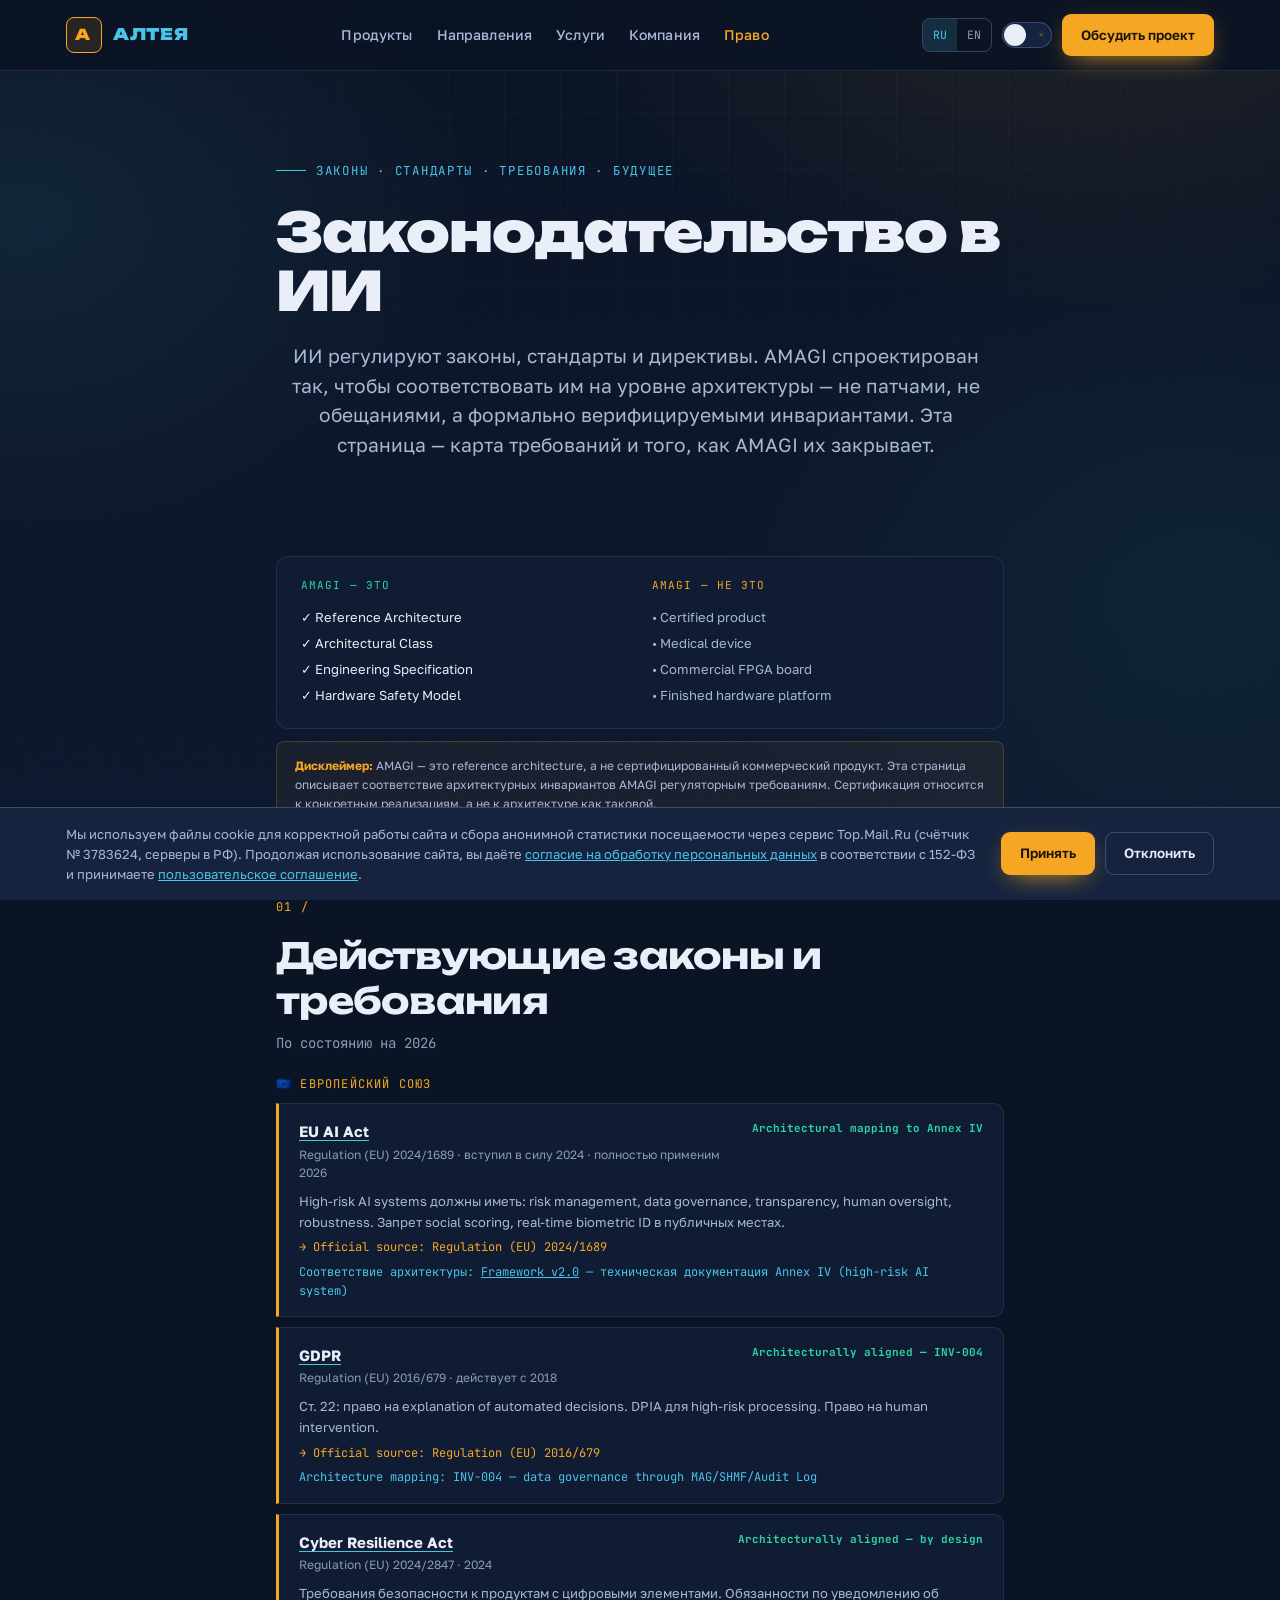
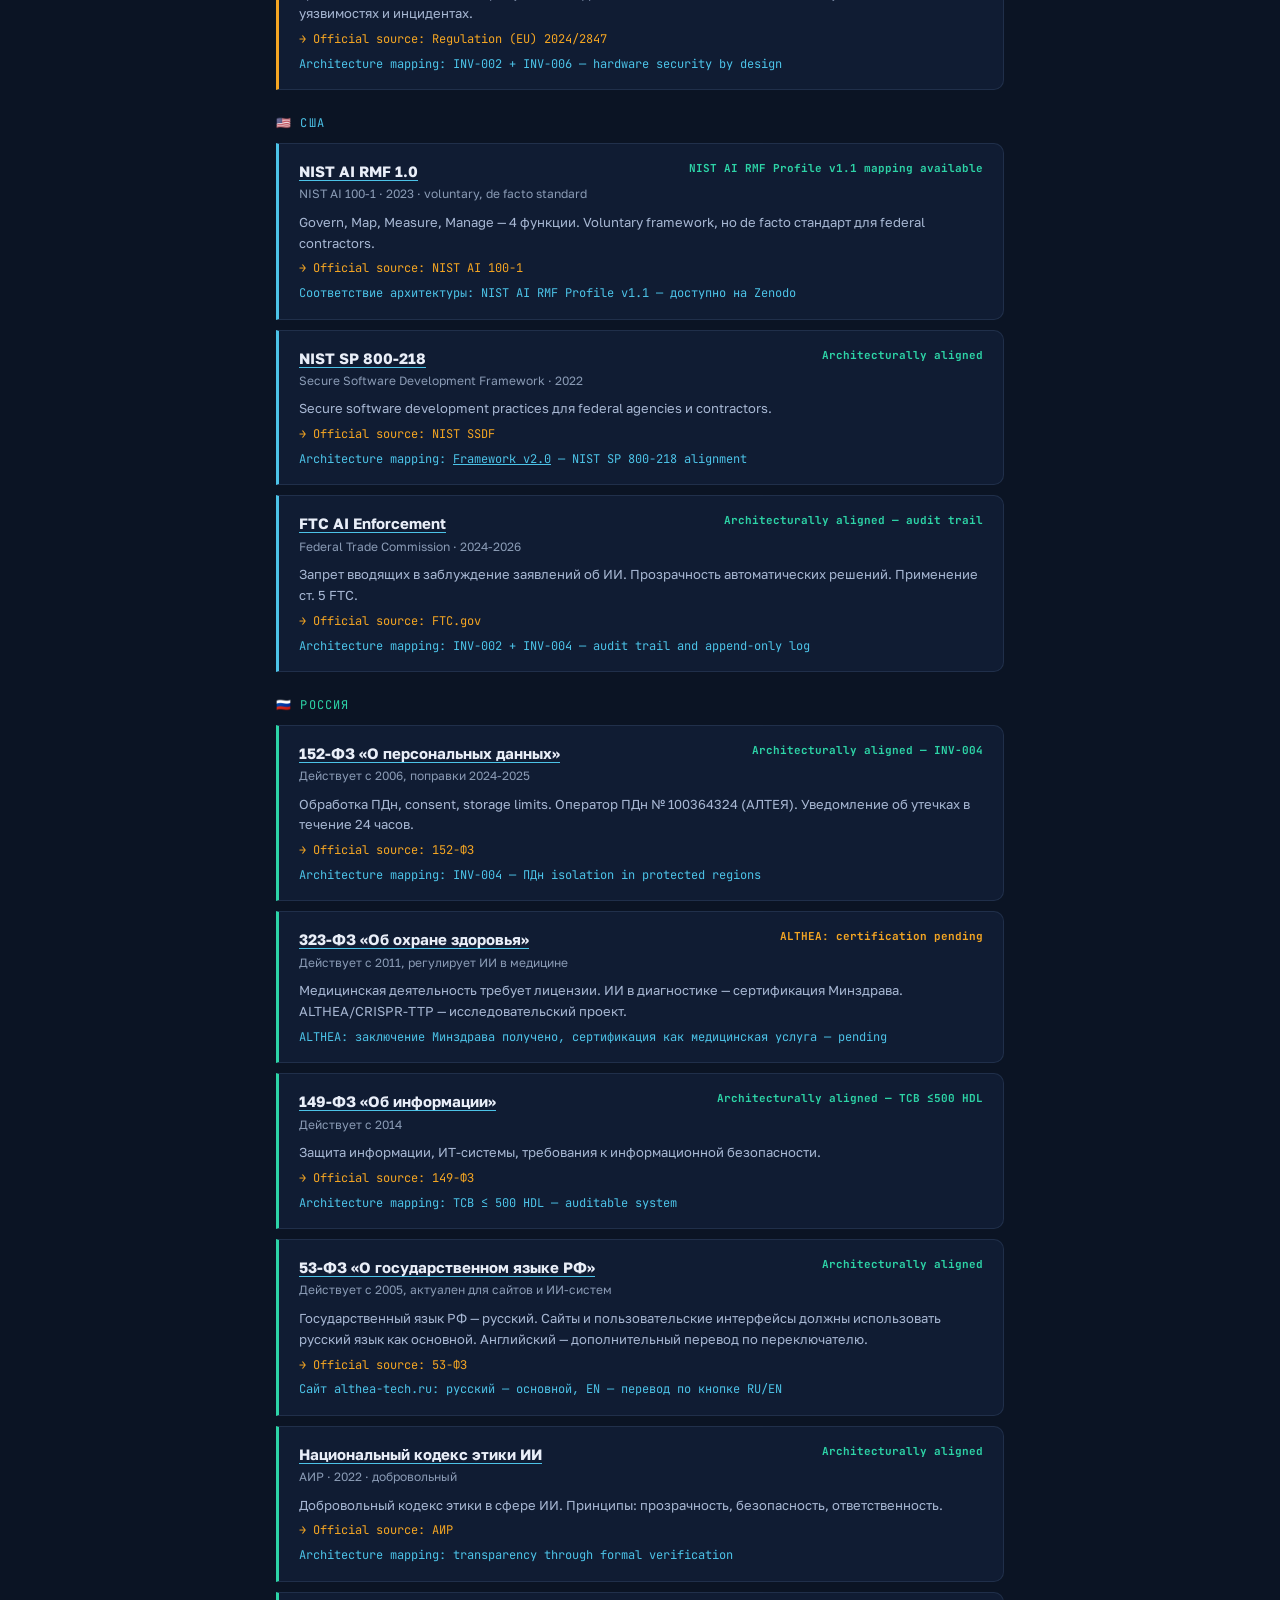
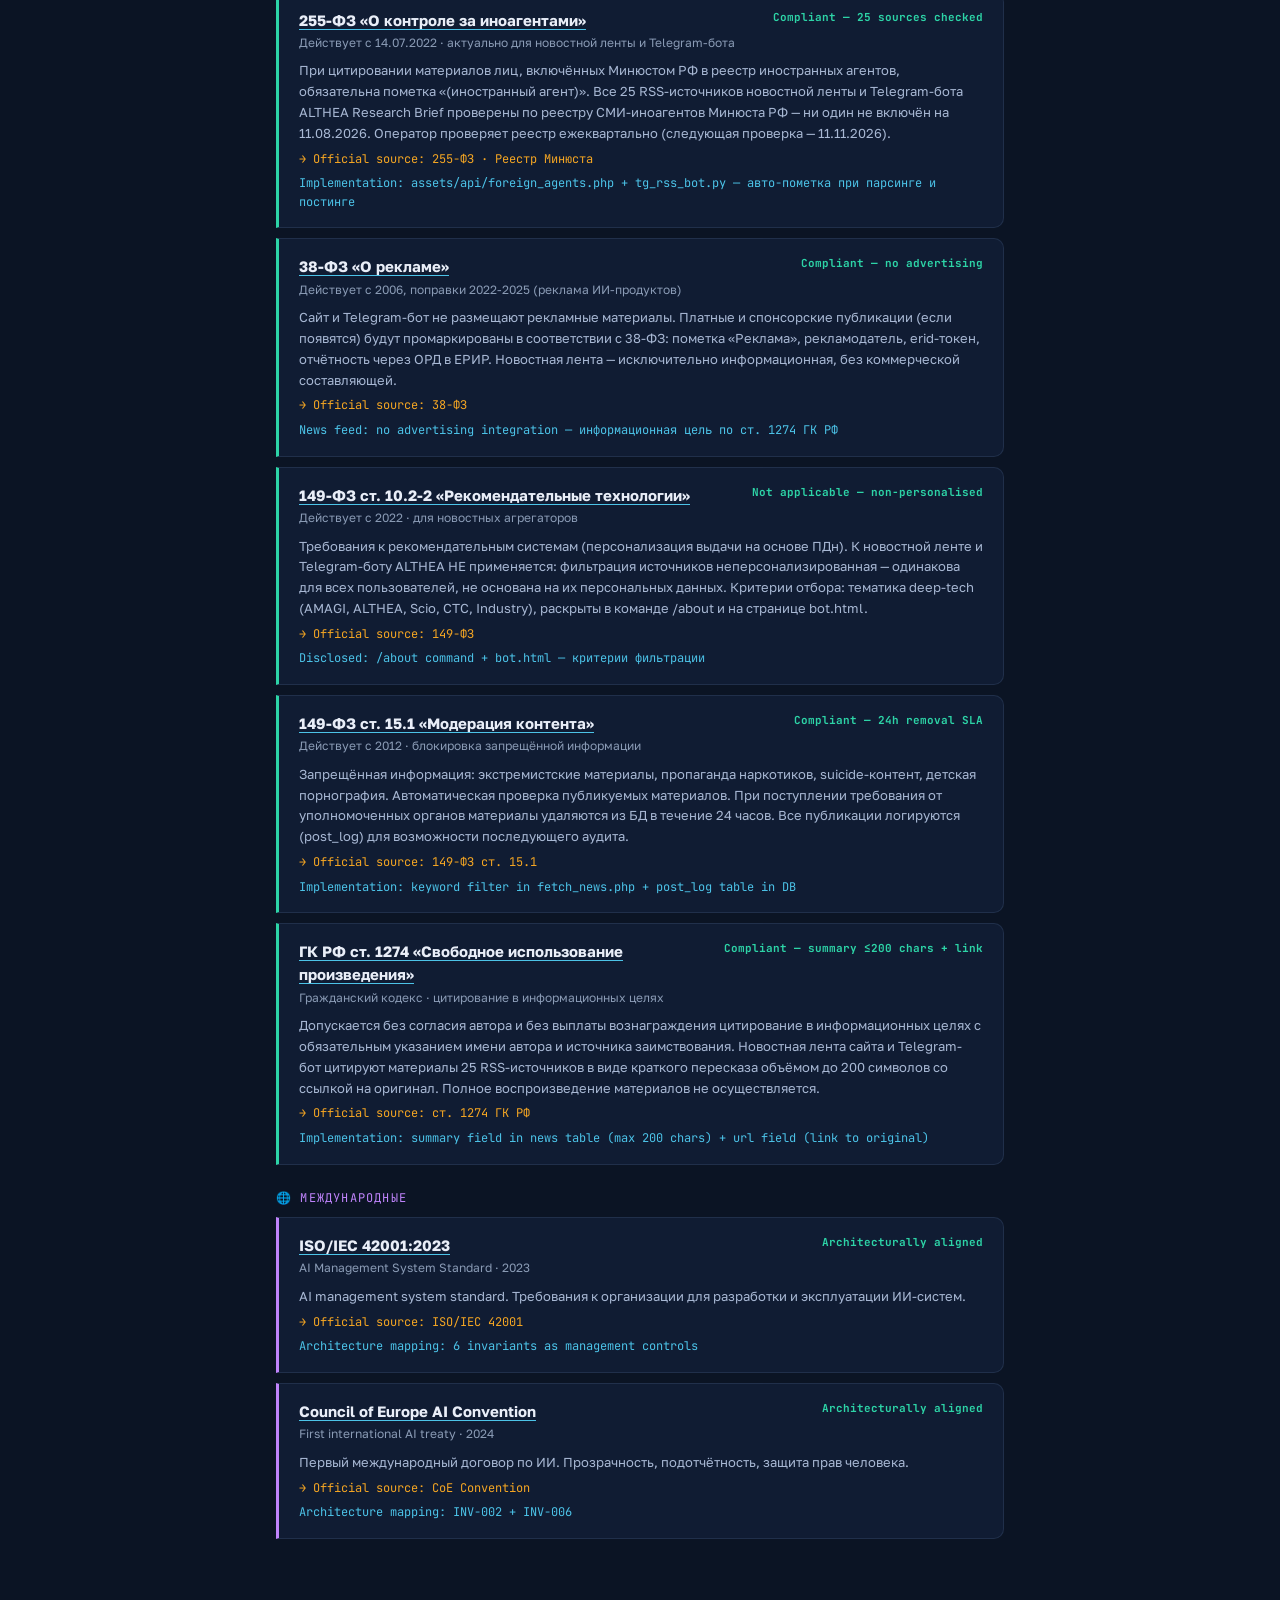
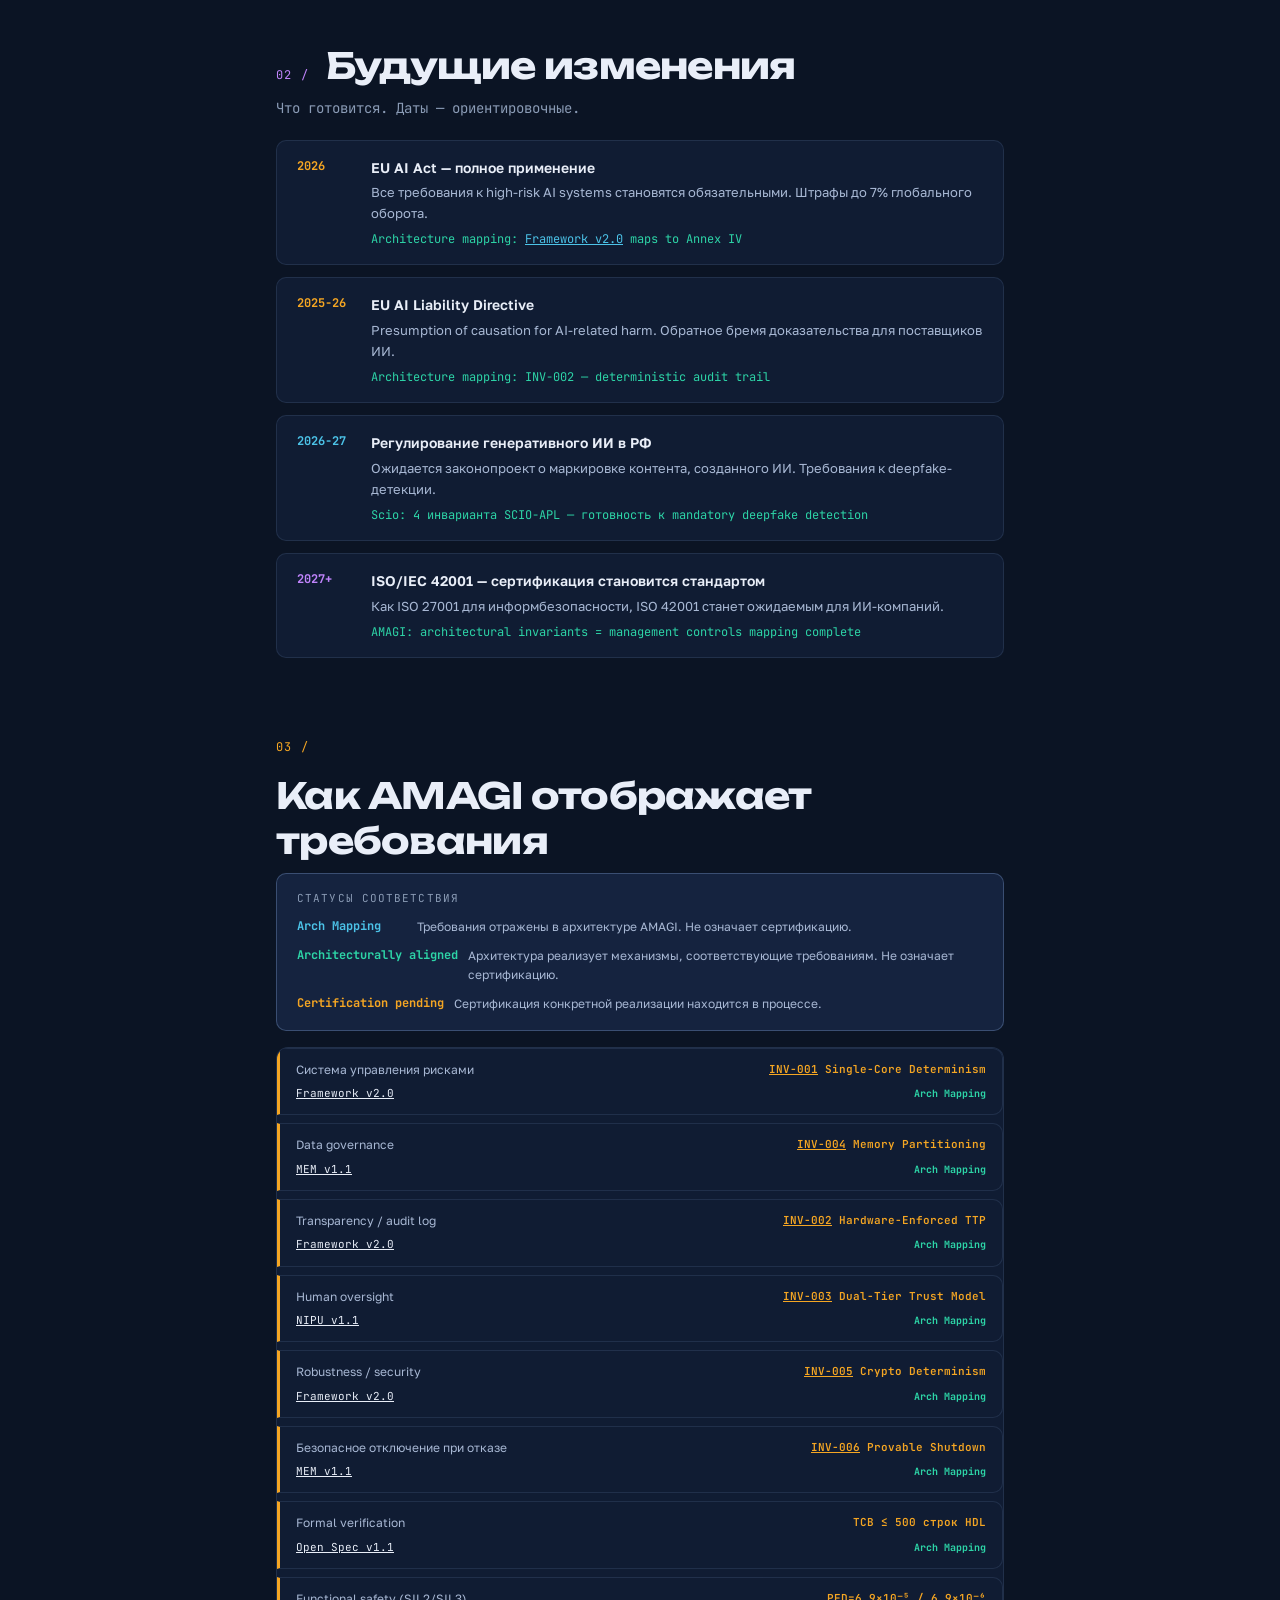
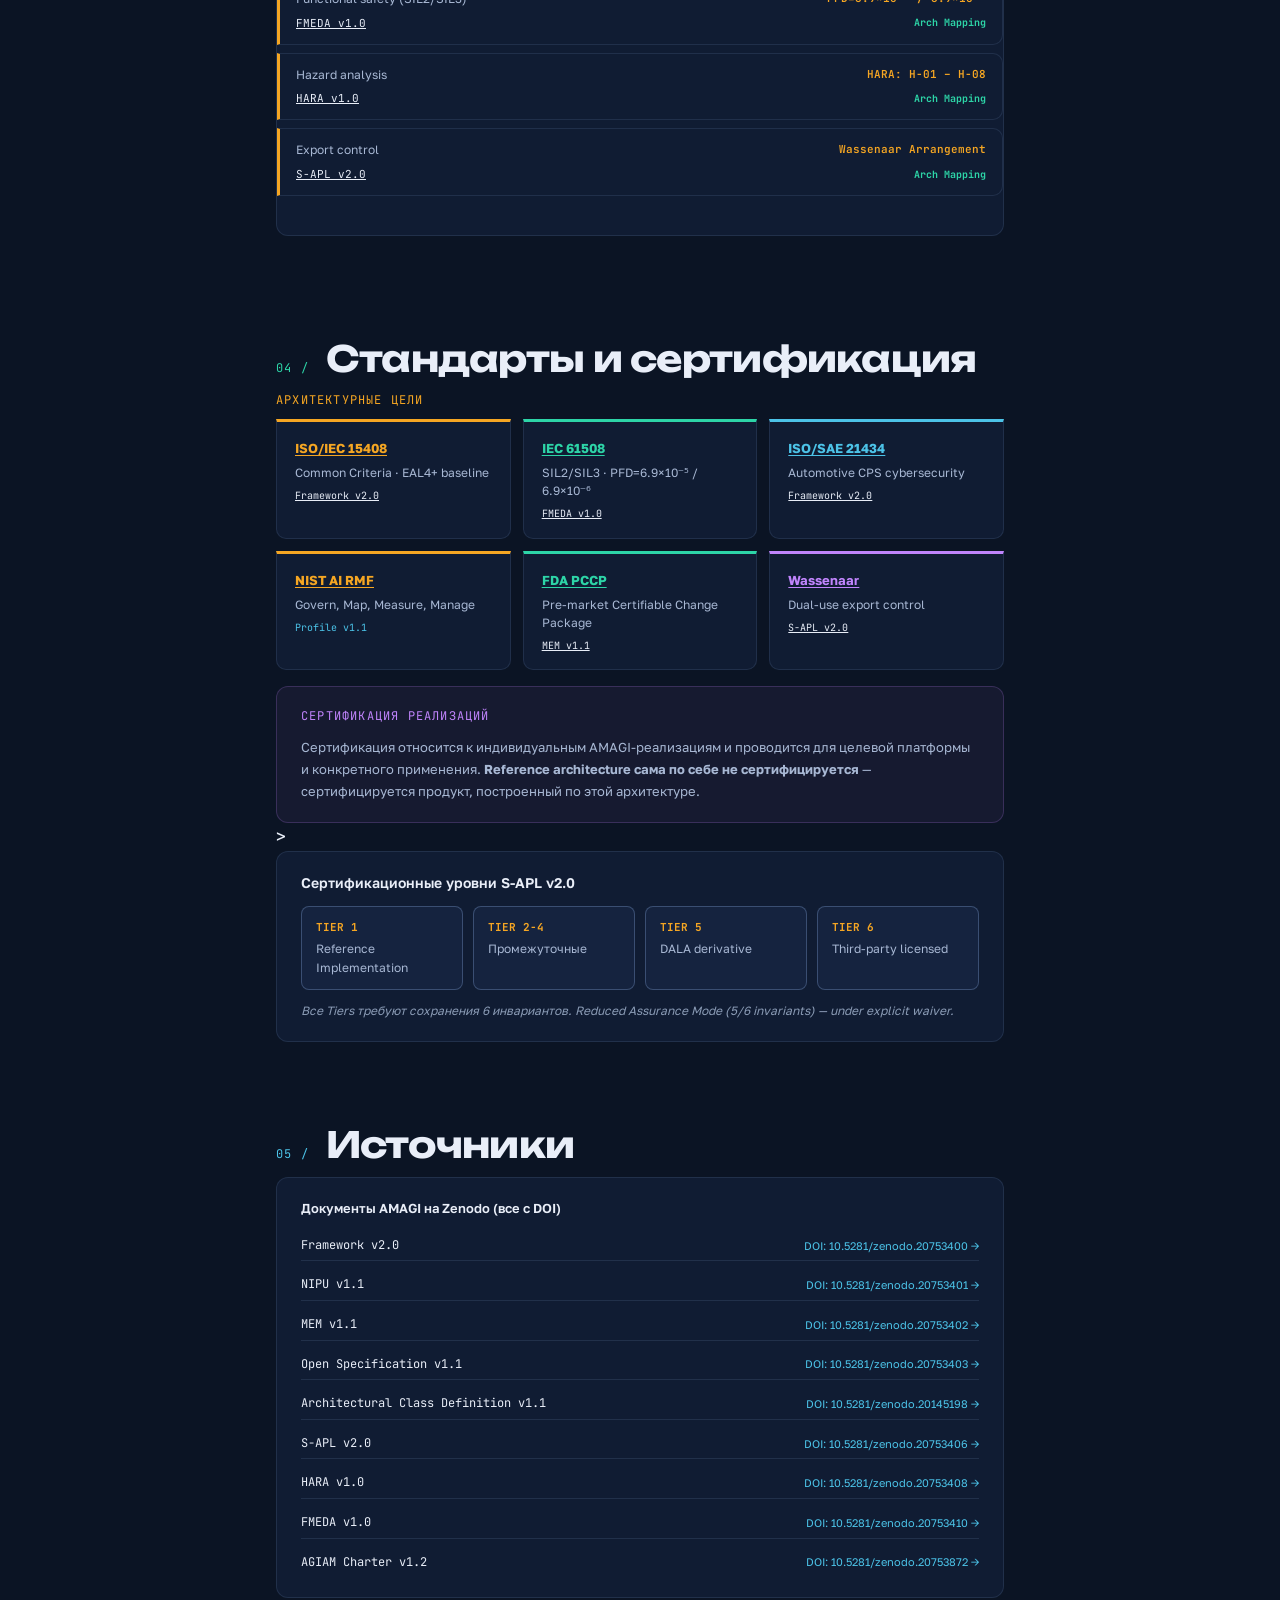
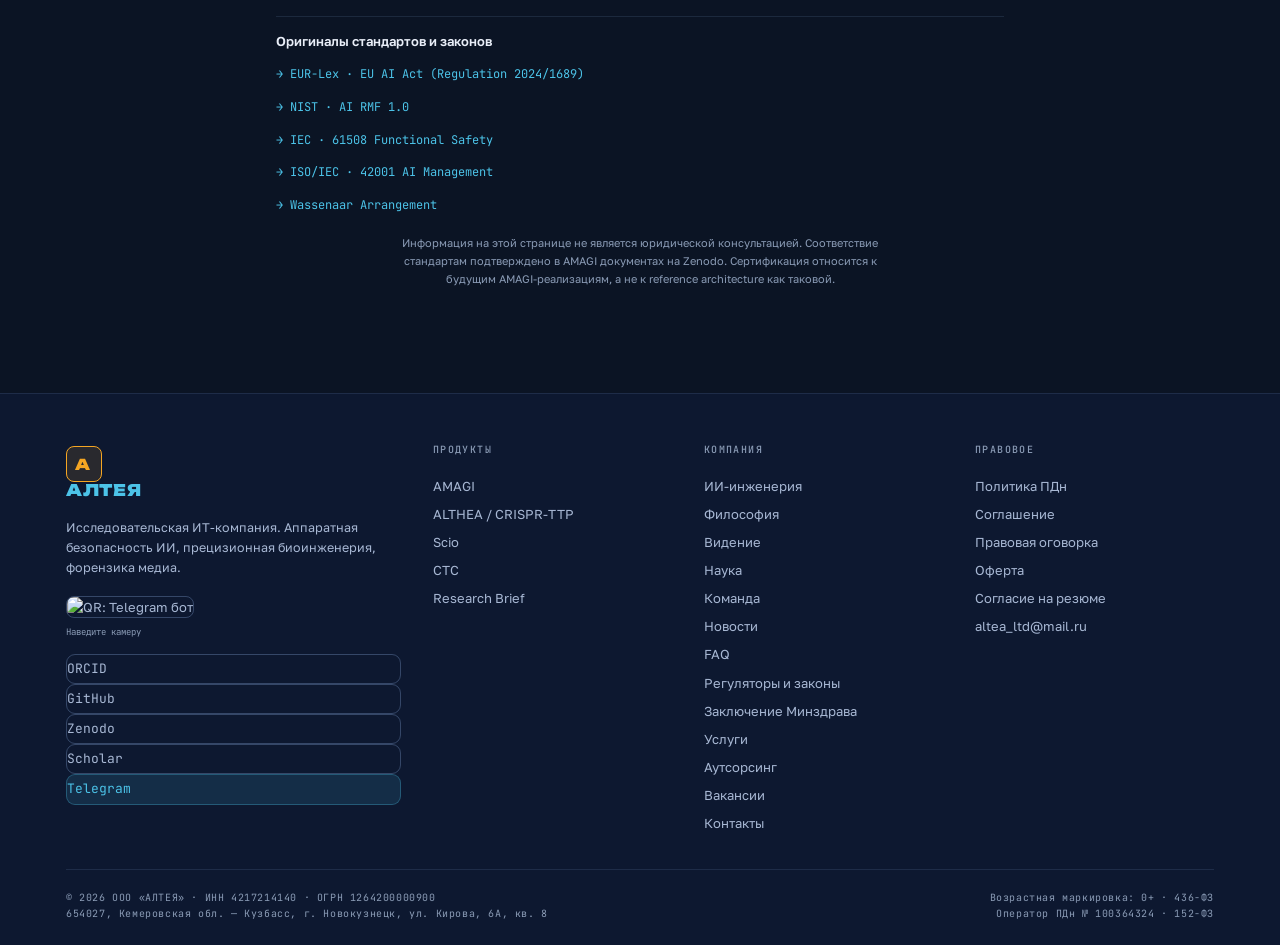
==== _restore_temp/regulations.html @ ccdd50bf "restore: ai-engineering + regulations" ====
<!DOCTYPE html>
<html lang="ru">
<head>
<meta charset="UTF-8">
  <meta name="google-site-verification" content="C9md1xJRK3-1YIUtjpKgLX-uK6NXKFoj6Rc0kefJXvo" data-althea-google-verify="1" /><script>
(function(){try{var t=localStorage.getItem('theme')||'dark';document.documentElement.setAttribute('data-theme',t);}catch(e){document.documentElement.setAttribute('data-theme','dark');}})();
</script>

<meta name="viewport" content="width=device-width, initial-scale=1.0">
<title data-ru="Законодательство в ИИ — ООО «АЛТЕЯ»" data-en="AI Regulations — Althea LLC">Законодательство в ИИ — ООО «АЛТЕЯ»</title>
<meta name="description" content="Законодательство в ИИ: EU AI Act, IEC 61508, NIST AI RMF, 152-ФЗ, 323-ФЗ. Соответствие AMAGI/ALTHEA/Scio/CTC международным стандартам безопасности и доверия ИИ.">
<meta name="theme-color" content="#0b1424">
<link rel="preconnect" href="https://fonts.googleapis.com">
<link rel="preconnect" href="https://fonts.gstatic.com" crossorigin>
<link href="https://fonts.googleapis.com/css2?family=Unbounded:wght@500;700;900&family=Golos+Text:wght@400;500;600&family=JetBrains+Mono:wght@400;500;700&display=swap" rel="stylesheet">
<link rel="icon" type="image/svg+xml" href="/favicon.svg">
<link rel="icon" type="image/x-icon" href="/favicon.ico">
<link rel="icon" type="image/png" sizes="32x32" href="/favicon-32x32.png">
<link rel="icon" type="image/png" sizes="16x16" href="/favicon-16x16.png">
<link rel="apple-touch-icon" sizes="180x180" href="/apple-touch-icon.png">
<link rel="manifest" href="/site.webmanifest">
<meta name="theme-color" content="#0b1424">
<!-- Top.Mail.Ru counter -->
<script type="text/javascript">
var _tmr = window._tmr || (window._tmr = []);
_tmr.push({id: "3783624", type: "pageView", start: (new Date()).getTime()});
(function (d, w, id) {
  if (d.getElementById(id)) return;
  var ts = d.createElement("script"); ts.type = "text/javascript"; ts.async = true; ts.id = id;
  ts.src = "https://top-fwz1.mail.ru/js/code.js";
  var f = function () {var s = d.getElementsByTagName("script")[0]; s.parentNode.insertBefore(ts, s);};
  if (w.opera == "[object Opera]") { d.addEventListener("DOMContentLoaded", f, false); } else { f(); }
})(document, window, "tmr-code");
</script>
<noscript><div><img src="https://top-fwz1.mail.ru/counter?id=3783624;js=na" style="position:absolute;left:-9999px;" alt="Top.Mail.Ru" /></div></noscript>
<!-- /Top.Mail.Ru counter -->
<style>

:root{
  --disp:'Unbounded',system-ui,sans-serif;--body:'Golos Text',system-ui,sans-serif;--mono:'JetBrains Mono',ui-monospace,monospace;
  --maxw:1200px;
  --amagi:#f5a623;--althea:#2dd4a7;--scio:#4cc3e8;--ctc:#c084fc;
  /* === Typography scale (rem-based, adaptive) === */
  --fs-display:clamp(2.25rem,5vw,3rem);
  --fs-h1:clamp(1.75rem,4vw,2.5rem);
  --fs-h2:clamp(1.5rem,3vw,2rem);
  --fs-h3:clamp(1.125rem,2vw,1.375rem);
  --fs-h4:1rem;
  --fs-lead:clamp(1rem,1.5vw,1.125rem);
  --fs-body:1rem;
  --fs-body-sm:0.875rem;
  --fs-meta:0.8125rem;
  --fs-mono:0.8125rem;
  --fs-mono-sm:0.6875rem;
  --fs-mono-xs:0.625rem;
  --lh-tight:1.1;--lh-snug:1.25;--lh-normal:1.55;--lh-relaxed:1.7;
  --ls-tight:-0.02em;--ls-normal:0;--ls-wide:0.08em;--ls-xwide:0.18em;
}
:root[data-theme="dark"]{
  --bg:#0b1424;--bg2:#0d1830;--s1:#101c33;--s2:#15233f;--s3:#1a2b4c;
  --line:rgba(130,160,210,.15);--line2:rgba(130,160,210,.34);
  --text:#e9eef8;--muted:#a8b8d4;--faint:#8a9bb5;
  --header-bg:rgba(11,20,36,.92);
  --glow-1:rgba(245,166,35,.10);
  --glow-2:rgba(76,195,232,.09);
  --glow-3:rgba(45,212,167,.07);
  --inv-body-bg:rgba(0,0,0,.18);
  --code-bg:#0d1830;--code-fg:#c7d4ea;
  --selection-fg:#1a1206;
}
:root[data-theme="light"]{
  --bg:#f5f7fb;--bg2:#eef1f6;--s1:#ffffff;--s2:#f0f3f8;--s3:#e6ebf2;
  --line:rgba(30,60,100,.12);--line2:rgba(30,60,100,.22);
  --text:#0d1830;--muted:#4a5870;--faint:#6c7a92;
  --header-bg:rgba(245,247,251,.92);
  --glow-1:rgba(245,166,35,.06);
  --glow-2:rgba(76,195,232,.05);
  --glow-3:rgba(45,212,167,.04);
  --inv-body-bg:rgba(30,60,100,.05);
  --code-bg:#1a2438;--code-fg:#e0e6f0;
  --selection-fg:#1a1206;
}
*{margin:0;padding:0;box-sizing:border-box}
html{scroll-behavior:smooth;-webkit-text-size-adjust:100%;text-size-adjust:100%;font-size:16px}
@media(min-width:768px){html{font-size:17px}}
@media(min-width:1024px){html{font-size:18px}}
body{font-family:var(--body);background:var(--bg);color:var(--text);font-size:var(--fs-body);line-height:var(--lh-normal);-webkit-font-smoothing:antialiased;-moz-osx-font-smoothing:grayscale;overflow-x:hidden;text-rendering:optimizeLegibility}
button,a{touch-action:manipulation;-webkit-tap-highlight-color:transparent}
input,textarea,button,select{font:inherit}
::selection{background:var(--amagi);color:#1a1206}
a{color:inherit;text-decoration:none}
.wrap{max-width:var(--maxw);margin:0 auto;padding:0 26px}
.bg-grid{position:fixed;inset:0;z-index:-3;pointer-events:none;
  background-image:linear-gradient(var(--line) 1px,transparent 1px),linear-gradient(90deg,var(--line) 1px,transparent 1px);
  background-size:56px 56px;opacity:.4;
  -webkit-mask-image:radial-gradient(1300px 800px at 60% -5%,#000,transparent 78%);mask-image:radial-gradient(1300px 800px at 60% -5%,#000,transparent 78%)}
.bg-glow{position:fixed;inset:0;z-index:-4;pointer-events:none;background:
  radial-gradient(880px 620px at 86% -8%,var(--glow-1),transparent 62%),
  radial-gradient(760px 560px at 2% 24%,var(--glow-2),transparent 60%),
  radial-gradient(820px 640px at 94% 66%,var(--glow-3),transparent 60%),
  linear-gradient(180deg,var(--bg),var(--bg2))}
.noise{position:fixed;inset:0;z-index:-2;pointer-events:none;opacity:.04;mix-blend-mode:overlay;
  background-image:url("data:image/svg+xml,%3Csvg xmlns='http://www.w3.org/2000/svg' width='120' height='120'%3E%3Cfilter id='n'%3E%3CfeTurbulence type='fractalNoise' baseFrequency='.9' numOctaves='2'/%3E%3C/filter%3E%3Crect width='100%25' height='100%25' filter='url(%23n)'/%3E%3C/svg%3E")}
.cookies{position:fixed;left:0;right:0;bottom:0;z-index:100;background:var(--s2);border-top:1px solid var(--line2);padding:16px 0;display:none}
.cookies.show{display:block}
.cookies .wrap{display:flex;align-items:center;gap:16px}
.cookies p{font-size:13px;color:var(--muted);flex:1;min-width:260px}
.cookies p a{color:var(--scio);text-decoration:underline}
.cookies .btns{display:flex;gap:10px}
header{position:sticky;top:0;z-index:60;background:var(--header-bg);backdrop-filter:blur(14px);-webkit-backdrop-filter:blur(14px);border-bottom:1px solid var(--line)}
.nav{display:flex;align-items:center;justify-content:space-between;height:70px;gap:16px}
.brand{display:flex;align-items:center;gap:11px;flex-shrink:0;white-space:nowrap}
.brand .mark{width:36px;height:36px;border:1.5px solid var(--amagi);border-radius:8px;display:grid;place-items:center;font-family:var(--disp);font-weight:900;font-size:15px;color:var(--amagi);background:rgba(245,166,35,.12);flex-shrink:0}
.brand b{font-family:var(--disp);font-weight:900;font-size:16px;letter-spacing:.04em;display:block;line-height:1.1}
.brand span{font-family:var(--mono);font-size:8.5px;letter-spacing:.26em;color:var(--scio);text-transform:uppercase}
.menu{display:flex;gap:24px;align-items:center;flex-shrink:1;min-width:0}
.menu > a,.menu-item-dropdown > a{font-size:14px;color:var(--muted);font-weight:500;position:relative;transition:color .2s;padding:6px 0;letter-spacing:.01em;white-space:nowrap}
.menu-item-dropdown > a{display:inline-flex;align-items:center;gap:4px}
.menu > a::after,.menu-item-dropdown > a::after{content:"";position:absolute;left:50%;bottom:0;height:2px;width:0;background:var(--scio);transition:width .25s ease,left .25s ease}
.menu > a:hover,.menu-item-dropdown > a:hover{color:var(--text)}
.menu > a:hover::after,.menu-item-dropdown > a:hover::after{width:100%;left:0}
.menu > a.active{color:var(--scio)}
.menu > a.active::after{width:100%;left:0}
.menu-item-dropdown > a .dd-arrow{font-size:9px;margin-left:2px;color:var(--faint);transition:transform .2s}
.menu-item-dropdown:hover > a .dd-arrow{transform:rotate(180deg);color:var(--scio)}
.menu-dropdown{position:absolute;top:100%;left:50%;transform:translateX(-50%) translateY(-8px);min-width:220px;background:var(--s1);border:1px solid var(--line2);border-radius:10px;padding:6px;opacity:0;visibility:hidden;transition:opacity .2s,transform .2s;z-index:100;box-shadow:0 16px 40px -12px rgba(0,0,0,.4)}
.menu-item-dropdown:hover .menu-dropdown{opacity:1;visibility:visible;transform:translateX(-50%) translateY(0)}
.menu-dropdown a{display:flex;align-items:center;gap:10px;padding:9px 12px;border-radius:6px;font-size:13px;color:var(--text);position:relative}
.menu-dropdown a:hover{background:var(--s2);color:var(--amagi)}
.menu-dropdown a .dd-code{font-family:var(--mono);font-size:10px;color:var(--faint);letter-spacing:.06em}
.nav-cta{display:flex;align-items:center;gap:10px;flex-shrink:0;white-space:nowrap}
.nav-cta{display:flex;align-items:center;gap:10px;flex-shrink:0;white-space:nowrap}
.lang{font-family:var(--mono);font-size:11.5px;border:1px solid var(--line2);border-radius:8px;overflow:hidden;display:flex}
.lang button{background:transparent;border:0;color:var(--faint);padding:7px 10px;cursor:pointer;font-family:var(--mono);font-size:11.5px;transition:.2s}
.lang button.on{background:rgba(76,195,232,.14);color:var(--scio)}.theme-toggle{position:relative;width:50px;height:26px;border:1px solid var(--line2);border-radius:13px;background:var(--s2);cursor:pointer;flex-shrink:0;transition:background .25s,border-color .25s;padding:0}
.theme-toggle .knob{position:absolute;top:1px;left:1px;width:22px;height:22px;border-radius:50%;background:var(--text);transition:transform .3s cubic-bezier(.4,0,.2,1),background .25s;display:grid;place-items:center;font-size:10px;line-height:1;z-index:2}
:root[data-theme="light"] .theme-toggle .knob{transform:translateX(24px);background:var(--amagi);color:#1a1206}
.theme-toggle .ico{position:absolute;top:50%;transform:translateY(-50%);font-size:9px;pointer-events:none;opacity:.6;transition:opacity .25s}
.theme-toggle .ico-moon{left:6px;color:var(--scio)}
.theme-toggle .ico-sun{right:6px;color:var(--amagi)}
:root[data-theme="dark"] .theme-toggle .ico-sun{opacity:.35}
:root[data-theme="light"] .theme-toggle .ico-moon{opacity:.35}
.theme-toggle:hover{border-color:var(--line2)}
.theme-toggle:active .knob{transform:scale(.92)}
:root[data-theme="light"] .theme-toggle:active .knob{transform:translateX(24px) scale(.92)}
@media(max-width:760px){.theme-toggle{width:46px;height:24px}.theme-toggle .knob{width:20px;height:20px}:root[data-theme="light"] .theme-toggle .knob{transform:translateX(22px)}}

.btn{display:inline-flex;align-items:center;gap:8px;font-weight:600;font-size:13.5px;padding:10px 18px;border-radius:9px;cursor:pointer;transition:.22s;border:1px solid transparent;white-space:nowrap}
.btn-a{background:var(--amagi);color:#1a1206;box-shadow:0 8px 26px -10px var(--amagi)}
.btn-a:hover{transform:translateY(-2px);box-shadow:0 14px 36px -10px var(--amagi)}
.btn-g{background:transparent;border-color:var(--line2);color:var(--text)}
.btn-g:hover{border-color:var(--scio);color:var(--scio)}
.burger{display:none;width:40px;height:40px;border:1px solid var(--line2);border-radius:9px;background:var(--s1);cursor:pointer;flex-direction:column;gap:5px;align-items:center;justify-content:center}
.burger i{width:17px;height:2px;background:var(--text);display:block}
.open-sec{position:relative;padding:64px 0 50px;overflow:hidden}
.scan{position:absolute;left:0;right:0;height:2px;top:0;background:linear-gradient(90deg,transparent,var(--amagi),transparent);opacity:.4;animation:scan 9s linear infinite}
@keyframes scan{0%{transform:translateY(0)}100%{transform:translateY(600px)}}
.open-grid{display:flex;flex-direction:column;align-items:center;text-align:center;gap:0}
.eyebrow{font-family:var(--mono);font-size:var(--fs-mono-sm);letter-spacing:.14em;color:var(--scio);text-transform:uppercase;display:inline-flex;align-items:center;gap:10px;margin-bottom:22px;text-align:center}
.eyebrow::before{content:"";width:30px;height:1px;background:var(--scio)}
h1{font-family:var(--disp);font-weight:900;font-size:var(--fs-display);line-height:var(--lh-tight);letter-spacing:var(--ls-tight)}
h1 em{font-style:normal;color:var(--amagi)}
.lead{color:var(--muted);font-size:var(--fs-lead);max-width:60ch;margin:20px 0 26px;text-align:center}
.lead b{color:var(--text)}
.open-cta{display:flex;gap:12px;flex-wrap:wrap;justify-content:center}
.readout{display:flex;flex-wrap:wrap;gap:0;margin-top:36px;border:1px solid var(--line);border-radius:12px;overflow:hidden;background:var(--s1)}
.readout div{flex:1;min-width:120px;padding:15px 17px;border-right:1px solid var(--line);transition:.2s}
.readout div:last-child{border-right:0}
.readout div:hover{background:var(--s2)}
.readout b{font-family:var(--disp);font-weight:700;font-size:clamp(16px,1.9vw,22px);display:block}
.readout b .u{color:var(--scio);font-size:.68em}
.readout span{font-family:var(--mono);font-size:8.5px;letter-spacing:.07em;color:var(--faint);text-transform:uppercase;display:block;margin-top:5px}
.board{background:var(--s1);border:1px solid rgba(245,166,35,.35);border-radius:14px;overflow:hidden;box-shadow:0 30px 70px -30px rgba(0,0,0,.6)}
.board-top{display:flex;align-items:center;gap:8px;padding:12px 17px;background:var(--s2);border-bottom:1px solid var(--line)}
.dot{width:10px;height:10px;border-radius:50%}
.board-top .t{font-family:var(--mono);font-size:11px;letter-spacing:.1em;color:var(--muted);margin-left:5px}
.board-top .live{margin-left:auto;font-family:var(--mono);font-size:9.5px;color:var(--althea);display:flex;align-items:center;gap:6px}
.pulse{width:7px;height:7px;border-radius:50%;background:var(--althea);animation:pulse 1.6s infinite}
@keyframes pulse{0%,100%{opacity:1;box-shadow:0 0 0 0 rgba(45,212,167,.5)}50%{opacity:.5;box-shadow:0 0 0 6px rgba(45,212,167,0)}}
.inv{list-style:none}
.inv li{display:flex;align-items:center;gap:13px;padding:11px 17px;border-bottom:1px solid var(--line);transition:.2s}
.inv li:last-child{border-bottom:0}
.inv li:hover{background:rgba(245,166,35,.08);transform:translateX(4px)}
.inv .id{font-family:var(--mono);font-size:10.5px;color:var(--amagi);flex-shrink:0;width:56px}
.inv .nm{font-size:12.5px;font-weight:500;flex:1}
.inv .nm small{display:block;font-family:var(--mono);font-size:9px;color:var(--faint);font-weight:400;margin-top:2px}
.inv .st{font-family:var(--mono);font-size:8.5px;color:var(--althea);border:1px solid rgba(45,212,167,.4);background:rgba(45,212,167,.12);padding:3px 7px;border-radius:6px;flex-shrink:0}
.board-foot{padding:11px 17px;background:var(--s2);border-top:1px solid var(--line);font-family:var(--mono);font-size:9.5px;color:var(--faint);display:flex;justify-content:center;gap:18px;flex-wrap:wrap;align-items:center}
.board-foot .ok{color:var(--althea)}
section{padding:74px 0;position:relative}
.sec-head{display:flex;align-items:baseline;gap:16px;margin-bottom:10px;flex-wrap:wrap}
.sec-num{font-family:var(--mono);font-size:12px;color:var(--acc,var(--amagi));letter-spacing:.12em}
h2{font-family:var(--disp);font-weight:700;font-size:var(--fs-h2);line-height:var(--lh-snug);letter-spacing:var(--ls-tight)}
.sec-sub{color:var(--muted);max-width:72ch;margin-bottom:34px;font-size:var(--fs-body-sm);line-height:var(--lh-relaxed)}
.formula{border-top:1px solid var(--line2)}
.frow{display:grid;grid-template-columns:1.1fr 1.4fr auto 1.4fr;gap:18px;align-items:center;padding:20px 12px;border-bottom:1px solid var(--line);transition:.22s}
.frow:hover{background:var(--s1);padding-left:22px}
.frow .dir{display:flex;align-items:center;gap:12px}
.frow .dir .chip{width:10px;height:34px;border-radius:3px;background:var(--acc);flex-shrink:0}
.frow .dir b{font-family:var(--disp);font-weight:700;font-size:14.5px;display:block}
.frow .dir span{font-family:var(--mono);font-size:9.5px;letter-spacing:.1em;text-transform:uppercase;color:var(--acc)}
.frow .prob{color:var(--faint);font-size:13px}
.frow .arr{font-family:var(--mono);font-size:20px;color:var(--acc)}
.frow .goal{color:var(--text);font-size:13.5px;font-weight:500}
.frow .goal b{color:var(--acc)}
.mission{margin-top:28px;background:linear-gradient(115deg,var(--s1),transparent 75%);border-left:3px solid var(--amagi);border-radius:0 14px 14px 0;padding:24px 28px;position:relative;overflow:hidden}
.mission::before{content:"";position:absolute;inset:0;background:radial-gradient(500px 260px at 96% -8%,rgba(245,166,35,.10),transparent 62%);pointer-events:none}
.mission .lbl{color:var(--amagi)}
.mission p{color:var(--text);font-size:15px;max-width:82ch;position:relative}
.mission p b{color:var(--amagi)}
.lbl{font-family:var(--mono);font-size:10px;letter-spacing:.14em;text-transform:uppercase;display:inline-flex;align-items:center;gap:8px;margin-bottom:8px}
.lbl::before{content:"";width:22px;height:1px;background:currentColor}
.dom{border-left:3px solid var(--acc);background:linear-gradient(115deg,var(--s1),transparent 72%);border-radius:0 16px 16px 0;padding:30px 30px 26px;margin-bottom:24px;position:relative;overflow:hidden}
.dom::before{content:"";position:absolute;inset:0;background:radial-gradient(560px 300px at 96% -8%,color-mix(in srgb,var(--acc) 12%,transparent),transparent 62%);pointer-events:none}
.dom h3{font-family:var(--disp);font-weight:700;font-size:20px;margin-bottom:6px;position:relative}
.dom .dtag{font-family:var(--mono);font-size:10px;letter-spacing:.12em;text-transform:uppercase;color:var(--acc);display:block;margin-bottom:14px;position:relative}
.statusline{display:inline-flex;align-items:center;gap:8px;font-family:var(--mono);font-size:10px;color:var(--acc);border:1px solid color-mix(in srgb,var(--acc) 45%,transparent);background:color-mix(in srgb,var(--acc) 10%,transparent);padding:5px 11px;border-radius:8px;margin-bottom:14px;position:relative}
.prob,.sol,.how{margin-bottom:16px;position:relative}
.prob .lbl{color:var(--scio)}.sol .lbl{color:var(--althea)}.how .lbl{color:var(--scio)}
.prob p,.sol p,.how>p{color:var(--muted);font-size:13.5px;max-width:84ch}
.prob p b,.sol p b{color:var(--text)}
.flow{display:flex;flex-wrap:wrap;margin-top:12px;position:relative}
.fstep{flex:1;min-width:165px;background:var(--s1);border:1px solid var(--line);border-top:3px solid var(--acc);border-radius:10px;padding:14px 14px 12px;position:relative;transition:.22s}
.fstep:hover{transform:translateY(-4px);border-color:var(--line2)}
.fstep+.fstep{margin-left:26px}
.fstep+.fstep::before{content:"→";position:absolute;left:-22px;top:50%;transform:translateY(-50%);color:var(--acc);font-family:var(--mono)}
.fstep .fn{font-family:var(--mono);font-size:9px;color:var(--acc);display:block;margin-bottom:5px}
.fstep b{font-size:12.5px;display:block;margin-bottom:4px}
.fstep span{font-size:11px;color:var(--muted);display:block}
.chan{display:grid;gap:9px;margin-top:12px;position:relative}
.chan-row{display:flex;gap:15px;align-items:flex-start;background:var(--s1);border:1px solid var(--line);border-left:3px solid var(--acc);border-radius:10px;padding:12px 15px;transition:.22s}
.chan-row:hover{transform:translateX(5px);border-color:var(--line2)}
.chan-row .ci{font-family:var(--mono);font-size:10px;color:var(--acc);width:80px;flex-shrink:0;padding-top:2px}
.chan-row b{font-size:12.5px;display:block;margin-bottom:2px}
.chan-row span{font-size:11px;color:var(--muted)}
.facts{display:flex;flex-wrap:wrap;gap:8px;margin-top:14px;position:relative}
.fact{font-family:var(--mono);font-size:10px;border:1px solid var(--line2);background:var(--s1);padding:6px 11px;border-radius:8px;color:var(--muted);transition:.2s}
.fact:hover{border-color:var(--acc);color:var(--acc)}
.fact b{color:var(--text)}
.plinks{display:flex;flex-wrap:wrap;gap:8px;margin-top:14px;position:relative}
.plnk{font-family:var(--mono);font-size:10px;color:var(--text);border:1px solid var(--line2);padding:7px 12px;border-radius:9px;transition:.2s;display:inline-flex;align-items:center;gap:7px}
.plnk:hover{border-color:var(--acc);color:var(--acc);transform:translateY(-2px)}
.plnk .ar{color:var(--acc)}
.dcta{margin-top:16px;position:relative}
.dcta .btn{border-color:color-mix(in srgb,var(--acc) 50%,transparent);color:var(--acc);background:color-mix(in srgb,var(--acc) 10%,transparent)}
.dcta .btn:hover{transform:translateY(-2px);box-shadow:0 8px 24px -12px var(--acc)}
.sci{border-left:2px solid var(--line2);margin-left:8px;padding-left:32px;display:grid;gap:22px;position:relative}
.sci-item{position:relative;background:var(--s1);border:1px solid var(--line);border-radius:14px;padding:20px 22px;transition:.25s}
.sci-item:hover{border-color:var(--line2);transform:translateX(6px)}
.sci-item::before{content:"";position:absolute;left:-41px;top:26px;width:12px;height:12px;border-radius:50%;background:var(--bg);border:2.5px solid var(--scio)}
.sci-item.pub::before{border-color:var(--althea);background:var(--althea)}
.sci-item.rev::before{border-color:var(--amagi)}
.sci-item .st{font-family:var(--mono);font-size:9px;letter-spacing:.08em;text-transform:uppercase;display:inline-block;padding:3px 9px;border-radius:6px;margin-bottom:10px}
.st.pub{color:var(--althea);background:rgba(45,212,167,.12);border:1px solid rgba(45,212,167,.4)}
.st.rev{color:var(--amagi);background:rgba(245,166,35,.12);border:1px solid rgba(245,166,35,.4)}
.st.pre{color:var(--scio);background:rgba(76,195,232,.12);border:1px solid rgba(76,195,232,.4)}
.sci-item h3{font-family:var(--disp);font-weight:700;font-size:15px;margin-bottom:4px}
.sci-item .venue{font-family:var(--mono);font-size:10px;color:var(--faint);margin-bottom:12px}
.sci-item .what,.sci-item .why{margin-bottom:10px}
.sci-item .what .lbl{color:var(--scio)}
.sci-item .why .lbl{color:var(--althea)}
.sci-item .what p,.sci-item .why p{color:var(--muted);font-size:12.5px}
.sci-item .what p b,.sci-item .why p b{color:var(--text)}
.sci-item .doi{font-family:var(--mono);font-size:10px;color:var(--scio);display:inline-block;margin-top:6px}
.sci-item .doi:hover{text-decoration:underline}
.copilot-wrap{background:linear-gradient(180deg,var(--s1) 0%,var(--s2) 100%);border:1px solid var(--line2);border-radius:18px;padding:32px 36px;margin-top:14px;position:relative;overflow:hidden}
.copilot-wrap::before{content:"";position:absolute;top:0;left:0;right:0;height:3px;background:linear-gradient(90deg,var(--amagi) 0%,var(--althea) 100%)}
.copilot-head{display:flex;align-items:center;gap:14px;margin-bottom:18px;flex-wrap:wrap}
.copilot-tag{font-family:var(--mono);font-size:10px;letter-spacing:.1em;text-transform:uppercase;color:var(--amagi);background:rgba(245,166,35,.12);border:1px solid rgba(245,166,35,.4);padding:4px 10px;border-radius:6px}
.copilot-bridge{font-family:var(--mono);font-size:10px;color:var(--faint);letter-spacing:.05em}
.copilot-bridge b{color:var(--althea)}
.copilot-bridge .sep{color:var(--amagi);margin:0 6px}
.copilot-modules{display:grid;grid-template-columns:repeat(auto-fit,minmax(220px,1fr));gap:14px;margin-bottom:22px}
.cmod{background:var(--bg2);border:1px solid var(--line);border-top:3px solid var(--althea);border-radius:10px;padding:16px 16px 14px;transition:.22s}
.cmod:hover{transform:translateY(-3px);border-color:var(--line2)}
.cmod .cm-num{font-family:var(--mono);font-size:9px;color:var(--althea);letter-spacing:.08em;display:block;margin-bottom:6px}
.cmod .cm-name{font-family:var(--disp);font-weight:700;font-size:13px;margin-bottom:6px}
.cmod .cm-name .en{font-family:var(--mono);font-size:10px;color:var(--faint);font-weight:400;margin-left:4px}
.cmod .cm-desc{font-size:11.5px;color:var(--muted);line-height:1.55}
.copilot-limits{background:rgba(245,166,35,.06);border:1px solid rgba(245,166,35,.32);border-left:4px solid var(--amagi);border-radius:0 12px 12px 0;padding:18px 22px;margin-top:6px}
.copilot-limits .ll{font-family:var(--mono);font-size:10px;letter-spacing:.1em;text-transform:uppercase;color:var(--amagi);display:block;margin-bottom:8px}
.copilot-limits .lp{font-size:13px;color:var(--text);line-height:1.6}
.copilot-limits .lp b{color:var(--amagi)}
.copilot-limits .ttp{display:inline-flex;gap:6px;align-items:center;margin-top:10px;font-family:var(--mono);font-size:10px;color:var(--faint);background:rgba(0,0,0,.25);padding:5px 10px;border-radius:6px;border:1px solid var(--line)}
.copilot-limits .ttp b{color:var(--amagi)}
.copilot-limits .ttp .arr{color:var(--amagi);margin:0 2px}
.copilot-status{display:flex;align-items:center;gap:14px;background:var(--bg2);border:1px solid var(--line);border-radius:10px;padding:12px 18px;margin-bottom:18px;flex-wrap:wrap}
.copilot-status .sk{font-family:var(--mono);font-size:9px;letter-spacing:.12em;text-transform:uppercase;color:var(--faint)}
.copilot-status .sv{font-family:var(--mono);font-size:11px;color:var(--text);line-height:1.4}
.copilot-status .sv b{color:var(--althea)}
.copilot-status .str{font-family:var(--mono);font-size:9px;letter-spacing:.1em;text-transform:uppercase;color:var(--althea);background:rgba(45,212,167,.10);border:1px solid rgba(45,212,167,.32);padding:4px 10px;border-radius:6px;white-space:nowrap}
.copilot-verify{background:linear-gradient(135deg,rgba(45,212,167,.05) 0%,rgba(245,166,35,.05) 100%);border:1px solid var(--line2);border-radius:12px;padding:18px 22px;margin-top:14px;position:relative}
.copilot-verify::before{content:"";position:absolute;left:0;top:18px;bottom:18px;width:3px;background:linear-gradient(180deg,var(--althea) 0%,var(--amagi) 100%);border-radius:0 2px 2px 0}
.copilot-verify .vl{font-family:var(--mono);font-size:10px;letter-spacing:.1em;text-transform:uppercase;color:var(--text);display:block;margin-bottom:8px;padding-left:8px}
.copilot-verify .vp{font-size:13px;color:var(--muted);line-height:1.6;padding-left:8px}
.copilot-verify .vp b{color:var(--text)}
.arch-note{border:1px solid color-mix(in srgb,var(--amagi) 40%,transparent);border-left:3px solid var(--amagi);background:color-mix(in srgb,var(--amagi) 7%,transparent);border-radius:0 10px 10px 0;padding:16px 18px;margin:0 0 18px}
.arch-note .lbl{color:var(--amagi);font-family:var(--mono);font-size:10px;letter-spacing:.14em;text-transform:uppercase;display:inline-flex;align-items:center;gap:8px;margin-bottom:9px}
.arch-note .lbl::before{content:"";width:22px;height:1px;background:var(--amagi)}
.arch-note p{color:var(--muted);font-size:13.5px}
.arch-note b{color:var(--text)}
.impl-chips{display:flex;flex-wrap:wrap;gap:8px;margin-top:12px}
.impl-chip{font-family:var(--mono);font-size:10.5px;color:var(--amagi);border:1px solid color-mix(in srgb,var(--amagi) 40%,transparent);background:color-mix(in srgb,var(--amagi) 8%,transparent);padding:5px 10px;border-radius:7px}
.arch-note .impl-note{font-size:12px;margin-top:10px;color:var(--faint)}
.domains-note{margin-top:14px;padding-top:14px;border-top:1px solid color-mix(in srgb,var(--amagi) 18%,transparent)}
.domains-note .dlbl{color:var(--amagi);font-family:var(--mono);font-size:9.5px;letter-spacing:.12em;text-transform:uppercase;display:inline-flex;align-items:center;gap:8px;margin-bottom:9px}
.domains-note .dlbl::before{content:"";width:22px;height:1px;background:var(--amagi)}
.domains-grid{display:flex;flex-wrap:wrap;gap:7px;margin-top:8px}
.domains-chip{font-family:var(--mono);font-size:10px;color:var(--muted);background:color-mix(in srgb,var(--amagi) 5%,transparent);border:1px solid color-mix(in srgb,var(--amagi) 25%,transparent);padding:5px 10px;border-radius:6px}
.domains-chip b{color:var(--text);font-weight:500}
.domains-note .dnote{font-size:11.5px;color:var(--faint);margin-top:10px;line-height:1.5}

/* === INTERACTIVE 1: Invariants accordion === */
.inv-interactive{width:100%;max-width:100%}
.inv-interactive .inv-item{border-bottom:1px solid var(--line);transition:.2s}
.inv-interactive .inv-item:last-child{border-bottom:0}
.inv-interactive .inv-head{display:flex;align-items:center;gap:13px;padding:11px 17px;cursor:pointer;user-select:none;transition:.2s;position:relative}
.inv-interactive .inv-head:hover{background:rgba(245,166,35,.08);transform:translateX(4px)}
.inv-interactive .inv-head::after{content:"+";position:absolute;right:17px;color:var(--amagi);font-family:var(--mono);font-size:14px;transition:transform .25s}
.inv-interactive .inv-item.open .inv-head::after{content:"–"}
.inv-interactive .inv-head .id{font-family:var(--mono);font-size:10.5px;color:var(--amagi);flex-shrink:0;width:56px}
.inv-interactive .inv-head .nm{font-size:12.5px;font-weight:500;flex:1 1 auto;min-width:0;overflow:hidden;text-overflow:ellipsis}
.inv-interactive .inv-head .nm>span{display:block;overflow:hidden;text-overflow:ellipsis;white-space:nowrap}
.inv-interactive .inv-head .nm small{display:block;font-family:var(--mono);font-size:9px;color:var(--faint);font-weight:400;margin-top:2px;overflow:hidden;text-overflow:ellipsis;white-space:nowrap}
.inv-interactive .inv-head .st{font-family:var(--mono);font-size:8.5px;color:var(--althea);border:1px solid rgba(45,212,167,.4);background:rgba(45,212,167,.12);padding:3px 7px;border-radius:6px;flex-shrink:0;margin-right:28px}
.inv-interactive .inv-body{max-height:0;overflow:hidden;transition:max-height .35s cubic-bezier(.4,0,.2,1);background:var(--inv-body-bg)}
.inv-interactive .inv-item.open .inv-body{max-height:520px}
.inv-interactive .inv-body-inner{padding:14px 17px 16px 86px;font-size:11.5px;color:var(--muted);line-height:1.6}
.inv-interactive .inv-body-inner .row{margin-bottom:9px}
.inv-interactive .inv-body-inner .row:last-child{margin-bottom:0}
.inv-interactive .inv-body-inner .rlbl{font-family:var(--mono);font-size:9px;color:var(--amagi);letter-spacing:.1em;text-transform:uppercase;display:block;margin-bottom:3px}
.inv-interactive .inv-body-inner . rval{color:var(--text)}
.inv-interactive .inv-body-inner b{color:var(--text)}

/* === INTERACTIVE 2: TTP flow with detail card === */
.flow.flow-interactive .fstep{cursor:pointer}
.flow.flow-interactive .fstep:hover{border-color:var(--amagi);box-shadow:0 4px 14px -6px rgba(245,166,35,.4)}
.flow.flow-interactive .fstep.active{border-color:var(--amagi);background:color-mix(in srgb,var(--amagi) 7%,var(--s1))}
.flow.flow-interactive .fstep.active::after{content:"●";position:absolute;top:8px;right:10px;color:var(--amagi);font-size:8px}
.ttp-detail{margin-top:18px;background:linear-gradient(135deg,rgba(245,166,35,.05) 0%,rgba(45,212,167,.04) 100%);border:1px solid var(--line2);border-radius:12px;padding:18px 22px;min-height:130px;transition:.25s}
.ttp-detail .td-head{display:flex;align-items:center;gap:10px;margin-bottom:10px;flex-wrap:wrap}
.ttp-detail .td-num{font-family:var(--mono);font-size:9.5px;color:var(--amagi);letter-spacing:.12em;background:rgba(245,166,35,.12);border:1px solid rgba(245,166,35,.4);padding:3px 9px;border-radius:6px}
.ttp-detail .td-title{font-family:var(--disp);font-weight:700;font-size:14px;color:var(--text)}
.ttp-detail .td-grid{display:grid;grid-template-columns:repeat(auto-fit,minmax(200px,1fr));gap:14px;margin-top:6px}
.ttp-detail .td-cell .lbl{font-family:var(--mono);font-size:9px;color:var(--amagi);letter-spacing:.1em;text-transform:uppercase;display:block;margin-bottom:4px}
.ttp-detail .td-cell .val{font-size:11.5px;color:var(--muted);line-height:1.55}
.ttp-detail .td-cell .val b{color:var(--text)}
.ttp-detail .td-cell.violation .lbl{color:#ff6b6b}
.ttp-detail .td-cell.violation .val b{color:#ff8585}

/* === INTERACTIVE 3: Ecosystem map === */
.ecosystem-map{position:relative;background:linear-gradient(180deg,var(--s1) 0%,var(--s2) 100%);border:1px solid var(--line2);border-radius:18px;padding:32px 28px;margin-top:14px}
.eco-core{margin:0 auto 28px;max-width:280px;background:rgba(245,166,35,.08);border:1.5px solid var(--amagi);border-radius:14px;padding:18px 22px;text-align:center;cursor:pointer;transition:.25s;position:relative}
.eco-core:hover{transform:translateY(-2px);box-shadow:0 8px 26px -10px rgba(245,166,35,.5)}
.eco-core .eco-tag{font-family:var(--mono);font-size:9px;color:var(--amagi);letter-spacing:.14em;text-transform:uppercase;display:block;margin-bottom:5px}
.eco-core .eco-name{font-family:var(--disp);font-weight:700;font-size:18px;color:var(--text)}
.eco-core .eco-sub{font-family:var(--mono);font-size:9.5px;color:var(--faint);margin-top:5px}
.eco-layer{margin-bottom:22px}
.eco-layer:last-child{margin-bottom:0}
.eco-layer-lbl{font-family:var(--mono);font-size:9px;color:var(--faint);letter-spacing:.14em;text-transform:uppercase;text-align:center;margin-bottom:12px;display:flex;align-items:center;justify-content:center;gap:10px}
.eco-layer-lbl::before,.eco-layer-lbl::after{content:"";flex:1;max-width:80px;height:1px;background:var(--line2)}
.eco-nodes{display:flex;flex-wrap:wrap;justify-content:center;gap:10px}
.eco-node{background:var(--bg2);border:1px solid var(--line);border-top:3px solid var(--acc,var(--amagi));border-radius:9px;padding:11px 16px;min-width:140px;cursor:pointer;transition:.22s;text-align:center}
.eco-node:hover{transform:translateY(-3px);border-color:var(--line2);box-shadow:0 6px 18px -8px rgba(0,0,0,.4)}
.eco-node.active{background:color-mix(in srgb,var(--acc,var(--amagi)) 8%,var(--bg2));border-color:var(--acc,var(--amagi))}
.eco-node .en-name{font-family:var(--disp);font-weight:600;font-size:13px;color:var(--text);margin-bottom:3px}
.eco-node .en-role{font-family:var(--mono);font-size:9px;color:var(--faint);letter-spacing:.06em}
.eco-detail{margin-top:20px;background:rgba(0,0,0,.20);border:1px solid var(--line);border-radius:11px;padding:16px 20px;min-height:90px;transition:.25s}
.eco-detail .ed-name{font-family:var(--disp);font-weight:700;font-size:14px;color:var(--text);margin-bottom:8px;display:flex;align-items:center;gap:10px}
.eco-detail .ed-name .ed-chip{font-family:var(--mono);font-size:9px;color:var(--amagi);background:rgba(245,166,35,.12);border:1px solid rgba(245,166,35,.4);padding:2px 8px;border-radius:5px;font-weight:400}
.eco-detail .ed-desc{font-size:12.5px;color:var(--muted);line-height:1.6}
.eco-detail .ed-desc b{color:var(--text)}

/* === WHY ARCHITECTURE SECTION === */
.why-grid{display:grid;grid-template-columns:1.1fr 1fr;gap:24px;margin-top:14px}
@media(max-width:900px){.why-grid{grid-template-columns:1fr}}

/* === VALIDATED BY BLOCK === */
.validated{padding:28px 0 4px}
.validated-head{text-align:center;margin-bottom:16px}
.validated-head .vlbl{font-family:var(--mono);font-size:10.5px;letter-spacing:.18em;text-transform:uppercase;color:var(--faint)}
.validated-grid{display:grid;grid-template-columns:repeat(3,1fr);gap:10px;max-width:760px;margin:0 auto}
@media(max-width:768px){.validated-grid{grid-template-columns:repeat(2,1fr)}}
@media(max-width:480px){.validated-grid{grid-template-columns:1fr}}
.vchip{display:flex;flex-direction:column;align-items:center;text-align:center;gap:4px;background:var(--s1);border:1px solid var(--line);border-top:3px solid var(--acc,var(--althea));border-radius:0 0 9px 9px;padding:14px 12px 12px;color:var(--text);transition:.22s;cursor:default}
.vchip:hover{transform:translateY(-2px);border-color:var(--line2);box-shadow:0 6px 18px -8px rgba(0,0,0,.4)}
.vchip .vchk{color:var(--acc,var(--althea));font-weight:700;font-size:16px;flex-shrink:0}
.vchip .vtxt{font-weight:600;font-size:12.5px;line-height:1.3}
.vchip .vsub{font-family:var(--mono);font-size:9.5px;color:var(--faint);margin-top:2px}
.why-text{background:var(--s1);border:1px solid var(--line);border-left:4px solid var(--amagi);border-radius:0 14px 14px 0;padding:24px 26px}
.why-text p{font-size:13.5px;color:var(--muted);line-height:1.7;margin-bottom:14px}
.why-text p:last-child{margin-bottom:0}
.why-text b{color:var(--text)}
.why-text .lede{font-size:15px;color:var(--text);font-weight:500;margin-bottom:16px;line-height:1.55}

/* Trust boundary diagram */
.trust-diagram{background:linear-gradient(180deg,var(--s1) 0%,var(--s2) 100%);border:1px solid var(--line2);border-radius:14px;padding:24px 22px;display:flex;flex-direction:column;gap:0}
.td-band{padding:14px 16px;border-radius:10px;text-align:center;position:relative;transition:.25s}
.td-band.untrusted{background:rgba(255,107,107,.06);border:1px solid rgba(255,107,107,.22)}
.td-band.trusted{background:rgba(245,166,35,.06);border:1px solid rgba(245,166,35,.30)}
.td-band .td-label{font-family:var(--mono);font-size:9px;letter-spacing:.16em;text-transform:uppercase;display:block;margin-bottom:10px}
.td-band.untrusted .td-label{color:#ff8585}
.td-band.trusted .td-label{color:var(--amagi)}
.td-flow{display:flex;align-items:center;justify-content:center;gap:8px;flex-wrap:wrap}
.td-node{background:var(--bg2);border:1px solid var(--line);border-radius:8px;padding:9px 14px;min-width:88px;text-align:center;font-family:var(--mono);font-size:11px;color:var(--text);transition:.22s}
.td-node.ctc{border-top:3px solid var(--althea);color:var(--althea)}
.td-node.amagi{border-top:3px solid var(--amagi);color:var(--amagi);font-weight:600}
.td-node.llm{color:var(--muted)}
.td-node.hw{border-top:3px solid var(--amagi);font-weight:600}
.td-arrow{color:var(--faint);font-family:var(--mono);font-size:14px}
.td-arrow.down{display:block;text-align:center;margin:6px 0;color:var(--amagi)}
.td-platforms{display:flex;justify-content:center;gap:8px;margin-top:8px;flex-wrap:wrap}
.td-plat{font-family:var(--mono);font-size:9.5px;color:var(--amagi);background:rgba(245,166,35,.08);border:1px solid rgba(245,166,35,.25);padding:4px 10px;border-radius:6px}
.td-caption{font-size:11px;color:var(--faint);text-align:center;margin-top:12px;line-height:1.5;font-style:italic}
.td-caption b{color:var(--amagi);font-style:normal}

/* Comparison table */
.compare-table{margin-top:24px;background:var(--s1);border:1px solid var(--line);border-radius:14px;overflow:hidden}
.compare-row{display:grid;grid-template-columns:1fr 1fr;border-bottom:1px solid var(--line)}
.compare-row:last-child{border-bottom:0}
.compare-row.head{background:var(--bg2);font-family:var(--mono);font-size:10px;letter-spacing:.12em;text-transform:uppercase}
.compare-row.head .compare-cell{padding:14px 22px;color:var(--faint);font-weight:600}
.compare-row.head .compare-cell.bad{color:#ff8585}
.compare-row.head .compare-cell.good{color:var(--amagi)}
.compare-cell{padding:14px 22px;font-size:13px;color:var(--muted);line-height:1.5;border-right:1px solid var(--line);display:flex;align-items:center;gap:10px}
.compare-cell:last-child{border-right:0}
.compare-cell.bad{color:var(--muted)}
.compare-cell.bad::before{content:"✕";color:#ff6b6b;font-family:var(--mono);font-weight:700;flex-shrink:0}
.compare-cell.good{color:var(--text);font-weight:500}
.compare-cell.good::before{content:"✓";color:var(--althea);font-family:var(--mono);font-weight:700;flex-shrink:0}

/* === TTP SIMULATOR === */
.ttp-sim{background:linear-gradient(180deg,var(--s1) 0%,var(--s2) 100%);border:1px solid var(--line2);border-radius:18px;padding:28px 30px;margin-top:14px}
.ttp-sim-head{display:flex;align-items:center;justify-content:space-between;flex-wrap:wrap;gap:14px;margin-bottom:22px}
.ttp-sim-title{font-family:var(--disp);font-weight:700;font-size:15px;color:var(--text);display:flex;align-items:center;gap:10px}
.ttp-sim-title .pulse-led{width:8px;height:8px;border-radius:50%;background:var(--althea);box-shadow:0 0 8px var(--althea);animation:pulse 2s infinite}
.ttp-sim-controls{display:flex;gap:8px;flex-wrap:wrap}
.sim-btn{font-family:var(--mono);font-size:11px;color:var(--text);background:var(--bg2);border:1px solid var(--line2);padding:8px 14px;border-radius:7px;cursor:pointer;transition:.22s;letter-spacing:.04em}
.sim-btn:hover{border-color:var(--amagi);background:color-mix(in srgb,var(--amagi) 8%,var(--bg2))}
.sim-btn.primary{background:var(--amagi);color:#0a0f1a;border-color:var(--amagi);font-weight:600}
.sim-btn.primary:hover{background:#ffb945}
.sim-btn.danger{color:#ff8585;border-color:rgba(255,107,107,.35)}
.sim-btn.danger:hover{background:rgba(255,107,107,.1);border-color:#ff6b6b}
.sim-btn.danger.active{background:rgba(255,107,107,.18);border-color:#ff6b6b;color:#ff8585}
.ttp-sim-track{display:flex;gap:14px;margin-bottom:18px;flex-wrap:wrap}
.sim-step{flex:1;min-width:140px;background:var(--bg2);border:1px solid var(--line);border-radius:10px;padding:14px 16px;text-align:center;transition:.3s;position:relative;overflow:hidden}
.sim-step::before{content:"";position:absolute;left:0;top:0;bottom:0;width:3px;background:var(--line);transition:.3s}
.sim-step.pending{opacity:.5}
.sim-step.ok{border-color:rgba(45,212,167,.4);background:color-mix(in srgb,var(--althea) 6%,var(--bg2))}
.sim-step.ok::before{background:var(--althea)}
.sim-step.fail{border-color:rgba(255,107,107,.5);background:color-mix(in srgb,#ff6b6b 8%,var(--bg2))}
.sim-step.fail::before{background:#ff6b6b}
.sim-step .ss-num{font-family:var(--mono);font-size:9px;color:var(--faint);letter-spacing:.12em;display:block;margin-bottom:6px}
.sim-step .ss-name{font-family:var(--disp);font-weight:700;font-size:13px;color:var(--text);margin-bottom:6px}
.sim-step .ss-status{font-family:var(--mono);font-size:10px;letter-spacing:.08em;display:flex;align-items:center;justify-content:center;gap:5px;min-height:14px}
.sim-step.ok .ss-status{color:var(--althea)}
.sim-step.fail .ss-status{color:#ff8585}
.sim-step.pending .ss-status{color:var(--faint)}
.sim-step .ss-detail{font-size:10.5px;color:var(--muted);margin-top:6px;min-height:14px;line-height:1.4}
.sim-result{background:var(--bg);border:1px solid var(--line2);border-radius:10px;padding:14px 18px;font-family:var(--mono);font-size:11.5px;display:flex;align-items:center;gap:12px;transition:.3s}
.sim-result.ok{border-left:3px solid var(--althea)}
.sim_result.fail{border-left:3px solid #ff6b6b}
.sim-result.cut{border-left:3px solid #ff6b6b;background:rgba(255,107,107,.06)}
.sim-result .sr-icon{font-size:14px;font-weight:700}
.sim-result.ok .sr-icon{color:var(--althea)}
.sim-result.cut .sr-icon{color:#ff6b6b}
.sim-result .sr-text{flex:1;color:var(--text);line-height:1.5}
.sim-result .sr-text b{color:var(--amagi)}
.sim-result.cut .sr-text b{color:#ff8585}

/* === TIMELINE === */
.timeline{position:relative;padding:20px 0 8px;margin-top:14px}
.timeline::before{content:"";position:absolute;left:50%;top:0;bottom:0;width:2px;background:linear-gradient(180deg,var(--amagi) 0%,var(--althea) 100%);transform:translateX(-50%)}
.tl-item{position:relative;width:50%;padding:14px 32px;margin-bottom:8px;transition:.25s}
.tl-item:nth-child(odd){left:0;text-align:right}
.tl-item:nth-child(even){left:50%;text-align:left}
.tl-item::before{content:"";position:absolute;top:22px;width:14px;height:14px;border-radius:50%;background:var(--bg);border:2.5px solid var(--amagi);transition:.25s;z-index:2}
.tl-item:nth-child(odd)::before{right:-7px}
.tl-item:nth-child(even)::before{left:-7px}
.tl-item:hover::before{background:var(--amagi);transform:scale(1.2)}
.tl-card{display:inline-block;background:var(--s1);border:1px solid var(--line);border-radius:10px;padding:12px 18px;max-width:340px;transition:.22s}
.tl-item:hover .tl-card{border-color:var(--line2);transform:translateY(-2px);box-shadow:0 6px 18px -8px rgba(0,0,0,.4)}
.tl-year{font-family:var(--disp);font-weight:700;font-size:18px;color:var(--amagi);letter-spacing:-.3px;display:block;margin-bottom:4px}
.tl-title{font-size:13px;color:var(--text);font-weight:500;display:block;margin-bottom:3px}
.tl-desc{font-size:11px;color:var(--faint);line-height:1.5}
@media(max-width:768px){
  .timeline::before{left:7px}
  .tl-item{width:100%;left:0!important;text-align:left!important;padding:10px 0 10px 32px}
  .tl-item::before{left:0!important;right:auto!important}
  .tl-card{max-width:100%}
}

/* === FAQ === */
.faq-list{margin-top:14px;display:flex;flex-direction:column;gap:10px}
.faq-item{background:var(--s1);border:1px solid var(--line);border-radius:11px;overflow:hidden;transition:.25s}
.faq-item:hover{border-color:var(--line2)}
.faq-q{padding:16px 22px;cursor:pointer;display:flex;align-items:center;justify-content:space-between;gap:14px;font-family:var(--disp);font-weight:600;font-size:14px;color:var(--text);user-select:none;transition:.2s}
.faq-q:hover{color:var(--amagi)}
.faq-q::after{content:"+";font-family:var(--mono);font-size:18px;color:var(--amagi);transition:transform .25s;flex-shrink:0}
.faq-item.open .faq-q::after{content:"–"}
.faq-a{max-height:0;overflow:hidden;transition:max-height .35s cubic-bezier(.4,0,.2,1);background:rgba(0,0,0,.18)}
.faq-item.open .faq-a{max-height:400px}
.faq-a-inner{padding:0 22px 16px;font-size:12.5px;color:var(--muted);line-height:1.65}
.faq-a-inner b{color:var(--text)}
.faq-a-inner code{font-family:var(--mono);font-size:11px;background:rgba(245,166,35,.10);color:var(--amagi);padding:1px 6px;border-radius:4px}

/* === Eco map enhancement: connection lines via CSS === */
.eco-node.dimmed{opacity:.35;transition:.25s}
.eco-node.connected{box-shadow:0 0 0 2px var(--acc,var(--amagi)),0 6px 18px -8px rgba(0,0,0,.5)}
.eco-core.dimmed{opacity:.35;transition:.25s}
.eco-core.connected{box-shadow:0 0 0 3px var(--amagi),0 10px 30px -10px rgba(245,166,35,.5)}
.biz{display:grid;gap:14px}
.biz-band{display:grid;grid-template-columns:210px 1fr auto;gap:26px;align-items:center;background:var(--s1);border:1px solid var(--line);border-left:4px solid var(--acc);border-radius:0 14px 14px 0;padding:24px 28px;transition:.25s;position:relative;overflow:hidden}
.biz-band:hover{transform:translateX(6px);border-color:var(--line2);box-shadow:0 14px 44px -20px rgba(0,0,0,.55)}
.biz-band::before{content:"";position:absolute;inset:0;pointer-events:none;opacity:0;transition:.3s;background:radial-gradient(420px 220px at 100% 0%,color-mix(in srgb,var(--acc) 9%,transparent),transparent 62%)}
.biz-band:hover::before{opacity:1}
.biz-name{font-family:var(--disp);font-weight:700;font-size:19px;color:var(--acc)}
.biz-for{font-family:var(--mono);font-size:10.5px;color:var(--faint);margin-top:7px;line-height:1.5}
.biz-mid{display:flex;flex-direction:column;gap:10px;position:relative}
.biz-label{font-family:var(--mono);font-size:9px;letter-spacing:.14em;text-transform:uppercase;color:var(--faint)}
.chips{display:flex;flex-wrap:wrap;gap:8px}
.chip{font-size:11.5px;border:1px solid var(--line2);background:var(--s2);padding:6px 12px;border-radius:8px;color:var(--muted);transition:.2s}
.chip:hover{border-color:var(--acc);color:var(--acc)}
.biz-cta{font-family:var(--mono);font-size:11.5px;color:var(--acc);border:1px solid color-mix(in srgb,var(--acc) 45%,transparent);background:color-mix(in srgb,var(--acc) 10%,transparent);padding:10px 16px;border-radius:9px;white-space:nowrap;transition:.2s;position:relative}
.biz-cta:hover{transform:translateY(-2px);box-shadow:0 8px 24px -12px var(--acc)}
.company{display:grid;grid-template-columns:1.08fr .92fr;gap:18px}
.req{background:var(--s1);border:1px solid var(--line);border-radius:14px;padding:8px 0}
.req .row{display:flex;justify-content:space-between;gap:20px;padding:12px 24px;border-bottom:1px solid var(--line)}
.req .row:last-child{border-bottom:0}
.req .k{font-family:var(--mono);font-size:10.5px;color:var(--faint);text-transform:uppercase;letter-spacing:.05em}
.req .v{font-family:var(--mono);font-size:11.5px;color:var(--text);text-align:right}
.statuses{display:grid;gap:10px}
.status{display:flex;gap:13px;align-items:flex-start;background:var(--s1);border:1px solid var(--line);border-radius:12px;padding:14px 16px;transition:.2s}
.status:hover{border-color:rgba(45,212,167,.4)}
.status .chk{width:22px;height:22px;border-radius:7px;background:rgba(45,212,167,.12);border:1px solid rgba(45,212,167,.4);color:var(--althea);display:grid;place-items:center;flex-shrink:0;font-size:11px}
.status .chk:empty{background:rgba(245,166,35,.08);border:1px dashed rgba(245,166,35,.45);color:transparent;position:relative}
.status .chk:empty::after{content:"…";position:absolute;color:var(--amagi);font-size:14px;font-weight:700;line-height:1}
.status b{font-size:13px;display:block}
.status span{color:var(--muted);font-size:11.5px}
.it-list{list-style:none;display:grid;gap:10px;margin:18px 0}
.it-list li{background:var(--s1);border:1px solid var(--line);border-left:3px solid var(--scio);border-radius:0 10px 10px 0;padding:14px 18px;font-size:13.5px;color:var(--muted);transition:.22s}
.it-list li:hover{border-left-color:var(--amagi);transform:translateX(5px);border-color:var(--line2)}
.it-list li b{color:var(--text)}
.it-list .okved{font-family:var(--mono);font-size:11px;color:var(--scio)}
.it-contact{font-family:var(--mono);font-size:12px;color:var(--faint);margin-top:14px}
.it-contact a{color:var(--scio)}
.products{display:grid;grid-template-columns:repeat(3,1fr);gap:16px;margin-bottom:38px}
.prod{background:var(--s1);border:1px solid var(--line);border-top:3px solid var(--acc);border-radius:12px;padding:22px 22px 20px;transition:.25s;position:relative;overflow:hidden}
.prod:hover{transform:translateY(-5px);border-color:var(--line2);box-shadow:0 16px 44px -22px rgba(0,0,0,.6)}
.prod::before{content:"";position:absolute;inset:0;background:radial-gradient(360px 200px at 100% -10%,color-mix(in srgb,var(--acc) 10%,transparent),transparent 60%);pointer-events:none;opacity:0;transition:.3s}
.prod:hover::before{opacity:1}
.prod .stage{font-family:var(--mono);font-size:9px;letter-spacing:.08em;text-transform:uppercase;color:var(--acc);border:1px solid color-mix(in srgb,var(--acc) 45%,transparent);background:color-mix(in srgb,var(--acc) 10%,transparent);padding:4px 9px;border-radius:6px;display:inline-block;margin-bottom:14px;position:relative}
.prod h3{font-family:var(--disp);font-weight:700;font-size:18px;margin-bottom:6px;position:relative}
.prod .purpose{font-size:13px;color:var(--text);font-weight:500;margin-bottom:9px;position:relative}
.prod .pdesc{font-size:12px;color:var(--muted);line-height:1.6;position:relative}
.techlbl{font-family:var(--mono);font-size:10px;letter-spacing:.14em;text-transform:uppercase;color:var(--faint);margin-bottom:14px;display:inline-flex;align-items:center;gap:8px}
.techlbl::before{content:"";width:22px;height:1px;background:var(--scio)}
.techgrid{display:flex;flex-wrap:wrap;gap:10px}
.tech{font-family:var(--mono);font-size:11.5px;color:var(--muted);border:1px solid var(--line2);background:var(--s1);padding:9px 14px;border-radius:9px;transition:.2s;display:inline-flex;align-items:center;gap:8px}
.tech:hover{border-color:var(--scio);color:var(--scio);transform:translateY(-2px)}
.tech .tdot{width:6px;height:6px;border-radius:50%;background:var(--scio);flex-shrink:0}
.contact{background:var(--s1);border:1px solid var(--line2);border-radius:18px;padding:46px 40px;text-align:center;position:relative;overflow:hidden}
.contact::before{content:"";position:absolute;inset:0;background:radial-gradient(700px 340px at 50% -10%,rgba(76,195,232,.12),transparent 60%);pointer-events:none}
.contact h2{position:relative}
.contact>p{color:var(--muted);max-width:56ch;margin:14px auto 24px;position:relative}
.contact .chips{justify-content:center;max-width:720px;margin:0 auto 26px;position:relative}
.contact .row{display:flex;gap:12px;justify-content:center;flex-wrap:wrap;position:relative}
.contact .addr{font-family:var(--mono);font-size:11px;color:var(--faint);margin-top:24px;position:relative}
footer{border-top:1px solid var(--line2);padding:42px 0 34px;margin-top:26px}
.foot{display:flex;justify-content:space-between;gap:26px;flex-wrap:wrap;align-items:flex-start}
.foot-meta{font-family:var(--mono);font-size:10.5px;color:var(--faint);line-height:2;text-align:right}
.foot-meta a{color:var(--scio)}.foot-meta a:hover{text-decoration:underline}
.foot .socials{display:flex;gap:8px;margin-top:12px;flex-wrap:wrap}
.disclaimer{margin-top:24px;padding-top:20px;border-top:1px solid var(--line);font-size:11px;color:var(--faint);max-width:90ch;line-height:1.7}
.disclaimer b{color:var(--muted)}
.reveal{opacity:0;transform:translateY(26px);transition:opacity .7s cubic-bezier(.2,.7,.2,1),transform .7s cubic-bezier(.2,.7,.2,1)}
.reveal.in{opacity:1;transform:none}
.fade-lang{transition:opacity .18s}

/* === Global anti-overflow safeguards (all viewports) === */
*{max-width:100%;box-sizing:border-box}
img,svg,video{max-width:100%;height:auto}
pre,code{white-space:pre-wrap;word-break:break-word;overflow-wrap:break-word}
p{overflow-wrap:break-word}span,div{overflow-wrap:anywhere}
.domains-chip,.impl-chip,.td-plat,.eco-node,.sim-btn,.faq-q,.plnk,.tech,.biz-name,.contact-item{word-break:break-word;overflow-wrap:break-word}
.company .row .v,.contact-item b{word-break:break-all}
.ttp-detail .td-cell .val,.copilot-limits .lp,.copilot-verify .vp,.faq-a-inner,.sci-item .what p,.sci-item .why p,.cmod .cm-desc{word-break:break-word;overflow-wrap:break-word}
.ttp-sim-controls,.ttp-sim-track,.copilot-modules,.domains-grid,.impl-chips,.td-platforms,.eco-nodes,.plinks,.techgrid,.contact-grid{max-width:100%}

@media(max-width:960px){
  .menu{display:none}.burger{display:flex}
  .menu.open{display:flex;position:absolute;top:70px;left:0;right:0;flex-direction:column;background:var(--bg2);border-bottom:1px solid var(--line);padding:20px 26px;gap:8px;z-index:200;max-height:90vh;overflow-y:auto}.menu.open .menu-item-dropdown{position:static}.menu.open .menu-dropdown{position:static;opacity:1;visibility:visible;transform:none;box-shadow:none;border:0;padding:0 0 0 16px;background:transparent}.menu.open .menu-item-dropdown>a{padding:8px 0;font-weight:600;color:var(--text)}.menu.open .menu-dropdown a{padding:6px 0;font-size:13px}
  .nav-cta{gap:6px}
  .lang button{padding:5px 8px;font-size:10px}
  .theme-toggle{width:42px;height:22px}
  .company{grid-template-columns:1fr}
  .frow{grid-template-columns:1fr;gap:8px}
  .frow .arr{transform:rotate(90deg);justify-self:start}
  .flow{flex-direction:column}
  .fstep+.fstep{margin-left:0;margin-top:12px}
  .fstep+.fstep::before{content:"↓";left:50%;top:-20px;transform:translateX(-50%)}
  .biz-band{grid-template-columns:1fr;gap:14px}
  .products{grid-template-columns:1fr}
  .nav-cta .btn{display:none}
  .contact{padding:34px 22px}
  .foot-meta{text-align:left}
  .dom{padding:22px 20px}
  /* Invariants: stack ID/ENFORCED on top, name below — prevents truncation on tablets/narrow desktops */
  .inv-interactive .inv-head{flex-wrap:wrap;gap:8px}
  .inv-interactive .inv-head .id{flex:0 0 auto;order:1}
  .inv-interactive .inv-head .st{flex:0 0 auto;order:2;margin-right:28px}
  .inv-interactive .inv-head .nm{flex:1 1 100%;min-width:0;order:3;overflow:visible;text-overflow:clip;white-space:normal;margin-top:4px}
  .inv-interactive .inv-head .nm>span{white-space:normal;overflow:visible;text-overflow:clip;word-break:break-word;overflow-wrap:break-word}
  .inv-interactive .inv-head .nm small{white-space:normal;overflow:visible;text-overflow:clip;word-break:break-word;overflow-wrap:break-word}
}
@media(max-width:768px){
  /* === Typography scaling === */
  h1{font-size:clamp(24px,7vw,32px);line-height:1.15}
  h2{font-size:clamp(20px,5.5vw,26px)}
  h3{font-size:clamp(16px,4vw,18px)}
  .lead{font-size:14.5px;max-width:100%}
  .sec-sub{font-size:var(--fs-mono);max-width:100%}

  /* === Section padding === */
  section{padding:48px 0}
  .open-sec{padding:48px 0 40px}
  .wrap{padding:0 18px}
  .dom{padding:18px 16px;margin-bottom:16px;border-radius:0 12px 12px 0}
  .dom h3{font-size:17px}

  /* === Hero board === */
  .board{padding:14px 12px}
  .board-top{padding:9px 12px;font-size:10px;flex-wrap:wrap;gap:8px}
  .board-top .t{font-size:10px}
  .inv-interactive .inv-item{border-bottom:1px solid var(--line)}
  .inv-interactive .inv-head{padding:10px 12px;gap:8px;flex-wrap:wrap}
  .inv-interactive .inv-head .id{font-size:10px;width:auto;flex:0 0 auto;order:1}
  .inv-interactive .inv-head .st{font-size:8px;padding:2px 6px;order:2;margin-right:28px;flex:0 0 auto}
  .inv-interactive .inv-head .nm{font-size:11.5px;flex:1 1 100%;min-width:0;order:3;overflow:visible;text-overflow:clip;white-space:normal;margin-top:4px}
  .inv-interactive .inv-head .nm>span{display:block;white-space:normal;overflow:visible;text-overflow:clip;word-break:break-word;overflow-wrap:break-word}
  .inv-interactive .inv-head .nm small{display:block;font-size:8.5px;white-space:normal;overflow:visible;text-overflow:clip;word-break:break-word;overflow-wrap:break-word;margin-top:3px}
  .inv-interactive .inv-head::after{right:12px;top:10px}
  .inv-interactive .inv-body-inner{padding:12px 14px 14px;font-size:11px}
  .readout{gap:0}
  .readout>div{flex:1 1 45%;padding:14px 12px}
  .readout b{font-size:clamp(15px,5vw,18px)}

  /* === Why section + comparison === */
  .why-grid{grid-template-columns:1fr;gap:16px}
  .why-text{padding:18px 18px}
  .why-text p{font-size:13px;line-height:1.6}
  .why-text .lede{font-size:14px}
  .trust-diagram{padding:18px 14px}
  .td-band{padding:12px 10px}
  .td-flow{gap:6px}
  .td-node{min-width:70px;padding:8px 10px;font-size:10px}
  .td-arrow{font-size:12px}
  .td-platforms{gap:5px}
  .td-plat{font-size:9px;padding:3px 8px}
  .td-caption{font-size:10.5px;line-height:1.5}
  .compare-table{margin-top:18px;border-radius:10px}
  .compare-cell{padding:11px 14px;font-size:11.5px;gap:6px;line-height:1.4}
  .compare-row.head .compare-cell{padding:10px 14px;font-size:9.5px}
  .compare-cell::before{font-size:12px}

  /* === Domains / products === */
  .domains-grid{gap:5px}
  .domains-chip{font-size:9.5px;padding:5px 9px;line-height:1.3}
  .impl-chips{gap:5px}
  .impl-chip{font-size:9.5px;padding:4px 8px;line-height:1.3}
  .arch-note{padding:14px 14px;margin-bottom:14px}
  .arch-note p{font-size:12.5px;line-height:1.55}
  .arch-note .impl-note{font-size:11px}
  .domains-note{margin-top:12px;padding-top:12px}
  .domains-note .dlbl{font-size:9px}

  /* === CTC section === */
  .copilot-wrap{padding:20px 16px;border-radius:14px}
  .copilot-head{gap:10px;margin-bottom:14px}
  .copilot-tag{font-size:9px;padding:3px 8px}
  .copilot-bridge{font-size:9px}
  .copilot-status{padding:10px 12px;gap:8px}
  .copilot-status .sk{font-size:8.5px}
  .copilot-status .sv{font-size:10px}
  .copilot-status .str{font-size:8.5px;padding:3px 7px}
  .copilot-modules{grid-template-columns:1fr;gap:10px;margin-bottom:16px}
  .cmod{padding:13px 13px 11px}
  .cmod .cm-num{font-size:8.5px}
  .cmod .cm-name{font-size:12px}
  .cmod .cm-name .en{font-size:9px;display:block;margin-left:0;margin-top:2px}
  .cmod .cm-desc{font-size:11px;line-height:1.5}
  .copilot-limits{padding:14px 14px}
  .copilot-limits .ll{font-size:9.5px}
  .copilot-limits .lp{font-size:12px;line-height:1.55}
  .copilot-limits .ttp{font-size:9px;padding:4px 8px;flex-wrap:wrap}
  .copilot-verify{padding:14px 14px}
  .copilot-verify .vl{font-size:9.5px}
  .copilot-verify .vp{font-size:12px;line-height:1.55}

  /* === Ecosystem map === */
  .ecosystem-map{padding:22px 14px;border-radius:14px}
  .eco-core{max-width:100%;padding:14px 16px;margin-bottom:20px}
  .eco-core .eco-name{font-size:16px}
  .eco-core .eco-sub{font-size:9px}
  .eco-layer{margin-bottom:18px}
  .eco-layer-lbl{font-size:8.5px;letter-spacing:.1em}
  .eco-layer-lbl::before,.eco-layer-lbl::after{max-width:30px}
  .eco-nodes{gap:7px}
  .eco-node{min-width:100%;padding:10px 14px}
  .eco-node .en-name{font-size:12px}
  .eco-node .en-role{font-size:8.5px}
  .eco-detail{padding:13px 14px;margin-top:14px}
  .eco-detail .ed-name{font-size:13px;gap:8px;flex-wrap:wrap}
  .eco-detail .ed-name .ed-chip{font-size:8.5px;padding:2px 7px}
  .eco-detail .ed-desc{font-size:12px;line-height:1.55}

  /* === TTP simulator === */
  .ttp-sim{padding:18px 14px;border-radius:14px}
  .ttp-sim-head{flex-direction:column;align-items:flex-start;gap:12px;margin-bottom:16px}
  .ttp-sim-title{font-size:13px}
  .ttp-sim-controls{gap:6px;width:100%}
  .sim-btn{font-size:10px;padding:7px 11px;flex:1;min-width:0;text-align:center}
  .sim-btn.primary{flex:2}
  .ttp-sim-track{gap:8px;flex-direction:column}
  .sim-step{min-width:100%;padding:11px 13px}
  .sim-step .ss-num{font-size:8.5px}
  .sim-step .ss-name{font-size:12px}
  .sim-step .ss-status{font-size:9.5px}
  .sim-step .ss-detail{font-size:10px}
  .sim-result{padding:11px 13px;font-size:10.5px;gap:9px;flex-direction:row;align-items:flex-start}
  .sim-result .sr-icon{font-size:12px}
  .sim-result .sr-text{font-size:10.5px;line-height:1.5}

  /* === TTP interactive flow detail (in AMAGI card) === */
  .ttp-detail{padding:14px 14px;min-height:auto}
  .ttp-detail .td-head{gap:8px;margin-bottom:8px}
  .ttp-detail .td-num{font-size:9px;padding:2px 7px}
  .ttp-detail .td-title{font-size:12px}
  .ttp-detail .td-grid{grid-template-columns:1fr;gap:10px}
  .ttp-detail .td-cell .lbl{font-size:8.5px}
  .ttp-detail .td-cell .val{font-size:11px;line-height:1.5}

  /* === Timeline === */
  .timeline{padding:14px 0 4px}
  .timeline::before{left:7px}
  .tl-item{width:100%;left:0!important;text-align:left!important;padding:8px 0 8px 28px;margin-bottom:6px}
  .tl-item::before{left:1px!important;right:auto!important;top:18px;width:12px;height:12px}
  .tl-card{max-width:100%;padding:11px 14px}
  .tl-year{font-size:15px}
  .tl-title{font-size:12px}
  .tl-desc{font-size:10.5px;line-height:1.45}

  /* === FAQ === */
  .faq-list{gap:8px}
  .faq-item{border-radius:10px}
  .faq-q{padding:13px 16px;font-size:13px;gap:10px;line-height:1.35}
  .faq-q::after{font-size:16px}
  .faq-a-inner{padding:0 16px 13px;font-size:12px;line-height:1.55}

  /* === Business / company === */
  .biz-band{padding:18px 16px;grid-template-columns:1fr;gap:12px;border-radius:0 12px 12px 0}
  .biz-name{font-size:14px}
  .company{grid-template-columns:1fr;gap:14px}
  .company .info{padding:18px 16px}
  .company .row{padding:9px 0;font-size:11.5px;flex-wrap:wrap;gap:6px}
  .company .row .k{font-size:11px}
  .company .row .v{font-size:11.5px;text-align:left;font-family:var(--mono);word-break:break-all}
  .status{padding:11px 13px;gap:9px}
  .status b{font-size:12px}
  .status span{font-size:10.5px}

  /* === IT activity list === */
  .it-list{padding:0 4px}
  .it-list li{padding:13px 14px;font-size:11.5px;line-height:1.5}
  .it-list b{font-size:12px}
  .it-list .okved{font-size:9px;padding:2px 6px}

  /* === Products grid === */
  .products{gap:14px}
  .prod{padding:18px 16px;border-radius:12px}
  .prod h3{font-size:16px}
  .prod .purpose{font-size:12px}
  .prod .pdesc{font-size:11.5px;line-height:1.55}

  /* === Contacts === */
  .contact{padding:30px 18px;border-radius:14px}
  .contact-grid{gap:18px}
  .contact-item .ci{font-size:8.5px}
  .contact-item b{font-size:13px}
  .contact-item span{font-size:11.5px}

  /* === Science === */
  .sci{padding-left:20px}
  .sci-item{padding:16px 16px;border-radius:12px}
  .sci-item::before{left:-20px;top:22px;width:10px;height:10px}
  .sci-item h3{font-size:13.5px}
  .sci-item .venue{font-size:9.5px}
  .sci-item .what p,.sci-item .why p{font-size:11.5px;line-height:1.55}
  .plinks{gap:7px}
  .plnk{font-size:10.5px;padding:6px 11px}

  /* === Tech grid === */
  .techgrid{gap:6px}
  .tech{font-size:10px;padding:7px 11px}

  /* === Footer === */
  .foot{padding:36px 18px 24px}
  .foot-grid{gap:18px;grid-template-columns:1fr}
  .foot-meta{text-align:left;font-size:11px}
  .disclaimer{font-size:10.5px;line-height:1.6;max-width:100%}

  /* === Header === */
  .header-inner,.wrap.nav{padding:0 14px;height:54px;flex-wrap:nowrap}
  .brand b{font-size:14px}
  .brand span span{font-size:8.5px}
  .brand .mark{width:26px;height:26px;font-size:13px}
  .lang{font-size:10px}
  .lang button{padding:4px 8px}

  /* === Hero === */
  .hero{padding:80px 0 40px}
  .hero .lead{font-size:13.5px;margin:16px 0 22px}
  .readout{margin-top:24px}
}
@media(max-width:480px){
  /* Very small phones (iPhone SE, older Android) */
  .wrap{padding:0 14px}
  h1{font-size:22px}
  h2{font-size:18px}
  .hero{padding:70px 0 32px}
  section{padding:40px 0}
  .dom{padding:16px 14px;border-radius:0 10px 10px 0}
  .readout>div{flex:1 1 100%;padding:12px;border-bottom:1px solid var(--line)}
  .readout>div:last-child{border-bottom:0}
  .impl-chip{font-size:9px;padding:4px 7px}
  .domains-chip{font-size:9px;padding:4px 7px}
  .sim-btn{font-size:9.5px;padding:6px 8px;letter-spacing:0}
  .sim-btn.primary{font-size:10px}
  .faq-q{font-size:12.5px;padding:12px 14px}
  .contact-item b{font-size:12px;word-break:break-all}
}
@media(prefers-reduced-motion:reduce){
  *{animation:none!important}
  .reveal{opacity:1;transform:none}
}



.foot-grid{display:grid;grid-template-columns:1.4fr 1fr 1fr 1fr;gap:32px;margin-bottom:32px}
@media(max-width:960px){.foot-grid{grid-template-columns:1fr 1fr;gap:24px}}
@media(max-width:600px){.foot-grid{grid-template-columns:1fr}}
.foot-col h5{font-family:var(--mono);font-size:10px;letter-spacing:.14em;text-transform:uppercase;color:var(--faint);margin-bottom:14px;font-weight:500}
.foot-col a{display:block;font-size:13px;color:var(--muted);padding:4px 0;transition:.15s}
.foot-col a:hover{color:var(--amagi)}
.foot-brand .brand{margin-bottom:14px}
.foot-brand p{font-size:12.5px;color:var(--muted);line-height:1.6;margin-bottom:14px}
.foot-bottom{padding-top:20px;border-top:1px solid var(--line);display:flex;justify-content:space-between;align-items:center;flex-wrap:wrap;gap:12px;font-size:11.5px;color:var(--faint)}
.foot-legal{font-family:var(--mono);font-size:10px;letter-spacing:.06em}
.foot-legal a{color:var(--scio)}
.foot-legal a:hover{color:var(--amagi)}
footer{background:var(--bg2);border-top:1px solid var(--line);padding:48px 0 24px}

</style>
<link rel="stylesheet" href="/assets/css/premium.css?v=85"><script type="application/ld+json" data-althea-schema="1">
{
  "@context": "https://schema.org",
  "@type": "Organization",
  "@id": "https://althea-tech.ru/#organization",
  "name": "ООО «АЛТЕЯ»",
  "alternateName": "Althea Tech",
  "url": "https://althea-tech.ru/",
  "logo": {
    "@type": "ImageObject",
    "url": "https://althea-tech.ru/apple-touch-icon.png",
    "width": 180,
    "height": 180
  },
  "description": "Deep-tech исследовательская ИТ-компания: аппаратная безопасность ИИ (AMAGI), биоинженерия (ALTHEA), детекция deepfake (Scio), ИИ-координация терапии (CTC).",
  "foundingDate": "2024",
  "email": "info@althea-tech.ru",
  "address": {
    "@type": "PostalAddress",
    "addressLocality": "Новокузнецк",
    "addressRegion": "Кемеровская область",
    "addressCountry": "RU"
  },
  "identifier": "ИНН 4217214140",
  "knowsAbout": [
    "Hardware AI security",
    "Bioengineering",
    "Deepfake detection",
    "AI therapy coordination",
    "Trusted AI",
    "Formal verification"
  ],
  "sameAs": [
    "https://zenodo.org/search?q=metadata.creators.person_or_org.name:%22Alexey%20Mikhailovich%20Burlai%22",
    "https://t.me/altea_deeptech"
  ]
}
</script>
<script type="application/ld+json" data-althea-schema="1">
{
  "@context": "https://schema.org",
  "@type": "BreadcrumbList",
  "itemListElement": [
    {
      "@type": "ListItem",
      "position": 1,
      "name": "Главная",
      "item": "https://althea-tech.ru/"
    },
    {
      "@type": "ListItem",
      "position": 2,
      "name": "О компании"
    },
    {
      "@type": "ListItem",
      "position": 3,
      "name": "Философия"
    }
  ]
}
</script>
<script type="application/ld+json" data-althea-schema="1">
{
  "@context": "https://schema.org",
  "@type": "TechArticle",
  "headline": "Инженерия доверенного ИИ — философия Althea",
  "description": "Мировоззрение компании: что такое доверенный ИИ и как мы его инженерируем.",
  "url": "https://althea-tech.ru/philosophy.html",
  "author": {
    "@type": "Organization",
    "name": "Althea Tech",
    "@id": "https://althea-tech.ru/#organization"
  },
  "publisher": {
    "@id": "https://althea-tech.ru/#organization"
  },
  "inLanguage": "ru-RU",
  "datePublished": "2024-09-01",
  "dateModified": "2026-07-31"
}
</script>
<!-- althea-meta-start -->
<meta property="og:title" content="Законодательство в ИИ — ООО «АЛТЕЯ»" />
<meta property="og:description" content="Мировоззрение Althea: что такое доверенный ИИ, как мы его инженерируем, наши принципы." />
<meta property="og:type" content="article" />
<meta property="og:url" content="https://althea-tech.ru/philosophy.html" />
<meta property="og:site_name" content="Althea Tech" />
<meta property="og:locale" content="ru_RU" />
<meta property="og:locale:alternate" content="en_US" />
<meta property="og:image" content="https://althea-tech.ru/og-image.png" />
<meta property="og:image:width" content="1200" />
<meta property="og:image:height" content="630"
<meta property="og:image:alt" content="ALTHEA Tech — корпоративный логотип, тёмный фон с золотой буквой А и четырьмя цветовыми точками продуктов AMAGI/ALTHEA/Scio/CTC"><meta name="twitter:card" content="summary_large_image" />
<meta name="twitter:site" content="@altea_deeptech" />
<meta name="twitter:title" content="Законодательство в ИИ — ООО «АЛТЕЯ»" />
<meta name="twitter:description" content="Мировоззрение Althea: что такое доверенный ИИ, как мы его инженерируем, наши принципы." />
<meta name="twitter:image" content="https://althea-tech.ru/og-image.png"
<meta name="twitter:image:alt" content="ALTHEA Tech — корпоративный логотип"><link rel="canonical" href="https://althea-tech.ru/regulations.html" />
<meta property="article:modified_time" content="2026-07-31T12:00:00+03:00" />
<meta property="article:author" content="Althea Tech" />
<meta property="article:publisher" content="https://althea-tech.ru/" />
<!-- althea-meta-end -->

<!-- ============================================================ -->
<!-- АНАЛИТИКА: замените YANDEX_METRIKA_ID на свой номер счётчика -->
<!-- (создать: https://metrika.yandex.ru/list)                    -->
<!-- И G-XXXXXXXXXX на свой Google Analytics 4 ID                 -->
<!-- (создать: https://analytics.google.com)                      -->
<!-- После замены удалите этот комментарий                        -->
<!-- ============================================================ -->
<!-- Yandex.Metrika counter -->
<script type="text/javascript">
(function(m,e,t,r,i,k,a){m[i]=m[i]||function(){(m[i].a=m[i].a||[]).push(arguments)};
m[i].l=1*new Date();
for (var j = 0; j < document.scripts.length; j++) {if (document.scripts[j].src === r) { return; }}
k=e.createElement(t),a=e.getElementsByTagName(t)[0],k.async=1,k.src=r,a.parentNode.insertBefore(k,a)})
(window,document,"script","https://mc.yandex.ru/metrika/tag.js","ym");

ym(YANDEX_METRIKA_ID, "init", {
    clickmap:true,
    trackLinks:true,
    accurateTrackBounce:true,
    webvisor:true,
    trackHash:true,
    ecommerce:"dataLayer"
});
</script>
<noscript><div><img src="https://mc.yandex.ru/watch/YANDEX_METRIKA_ID" style="position:absolute; left:-9999px;" alt="" /></div></noscript>
<!-- /Yandex.Metrika counter -->
<!-- Google Analytics 4 (gtag.js) -->
<script async src="https://www.googletagmanager.com/gtag/js?id=G-XXXXXXXXXX"></script>
<script>
window.dataLayer = window.dataLayer || [];
function gtag(){dataLayer.push(arguments);}
gtag('js', new Date());
gtag('config', 'G-XXXXXXXXXX', { anonymize_ip: true });
</script>
<!-- /Google Analytics 4 -->
</head>
<body>
<div class="bg-glow"></div><div class="bg-grid"></div><div class="noise"></div>

<div class="cookies" id="cookies">
  <div class="wrap">
    <p data-ru="Мы используем файлы cookie для корректной работы сайта и сбора анонимной статистики посещаемости через сервис Top.Mail.Ru (счётчик № 3783624, серверы в РФ). Продолжая использование сайта, вы даёте <a href=&quot;policy.html&quot;>согласие на обработку персональных данных</a> в соответствии с 152-ФЗ и принимаете <a href=&quot;terms.html&quot;>пользовательское соглашение</a>." data-en="We use cookies for the site to work properly and to collect anonymous traffic statistics via the Top.Mail.Ru service (counter No. 3783624, servers in Russia). By continuing, you give <a href=&quot;policy.html&quot;>consent to personal-data processing</a> under FZ-152 and accept the <a href=&quot;terms.html&quot;>terms of use</a>.">Мы используем файлы cookie для корректной работы сайта и сбора анонимной статистики посещаемости через сервис Top.Mail.Ru (счётчик № 3783624, серверы в РФ). Продолжая использование сайта, вы даёте <a href="policy.html">согласие на обработку персональных данных</a> в соответствии с 152-ФЗ и принимаете <a href="terms.html">пользовательское соглашение</a>.</p>
    <div class="btns">
      <button class="btn btn-a" onclick="acceptCookies()" data-ru="Принять" data-en="Accept">Принять</button>
      <button class="btn btn-g" onclick="declineCookies()" data-ru="Отклонить" data-en="Decline">Отклонить</button>
    </div>
  </div>
</div>

<header>
  <div class="wrap nav">
    <a href="index.html" class="brand"><span class="mark">А</span><span><b data-ru="АЛТЕЯ" data-en="ALTHEA">АЛТЕЯ</b></span></a>
    <nav class="menu" id="menu">
      <div class="menu-item-dropdown">
        <a href="#products" data-ru="Продукты" data-en="Products">Продукты</a>
        <div class="menu-dropdown">
          <a href="architecture.html"><span class="dd-code">01</span>AMAGI</a>
          <a href="althea.html"><span class="dd-code">02</span>ALTHEA / CRISPR-TTP</a>
          <a href="scio.html"><span class="dd-code">03</span>Scio</a>
          <a href="ctc.html"><span class="dd-code">04</span>CTC</a>
        </div>
      </div>
      <div class="menu-item-dropdown">
        <a href="ai-engineering.html" data-ru="Направления" data-en="Directions">Направления</a>
        <div class="menu-dropdown">
          <a href="ai-engineering.html"><span class="dd-code">01</span><span data-ru="ИИ-инженерия" data-en="AI Engineering">ИИ-инженерия</span></a>
          <a href="philosophy.html"><span class="dd-code">02</span><span data-ru="Философия" data-en="Philosophy">Философия</span></a>
          <a href="vision.html"><span class="dd-code">03</span><span data-ru="Видение" data-en="Vision">Видение</span></a>
          <a href="science.html"><span class="dd-code">04</span><span data-ru="Наука" data-en="Research">Наука</span></a>
        </div>
      </div>
      <div class="menu-item-dropdown">
        <a href="services.html" data-ru="Услуги" data-en="Services">Услуги</a>
        <div class="menu-dropdown">
          <a href="services.html"><span class="dd-code">01</span><span data-ru="Услуги" data-en="Services">Услуги</span></a>
          <a href="outstaffing.html"><span class="dd-code">02</span><span data-ru="Аутсорсинг" data-en="Outstaffing">Аутсорсинг</span></a>
          <a href="careers.html"><span class="dd-code">03</span><span data-ru="Вакансии" data-en="Careers">Вакансии</span></a>
        </div>
      </div>
      <div class="menu-item-dropdown">
        <a href="team.html" data-ru="Компания" data-en="Company">Компания</a>
        <div class="menu-dropdown">
          <a href="team.html"><span class="dd-code">01</span><span data-ru="Команда" data-en="Team">Команда</span></a>
          <a href="news.html"><span class="dd-code">02</span><span data-ru="Новости" data-en="News">Новости</span></a>
          <a href="faq.html"><span class="dd-code">03</span><span data-ru="FAQ" data-en="FAQ">FAQ</span></a>
        </div>
      </div>
      <div class="menu-item-dropdown">
        <a href="regulations.html" data-ru="Право" data-en="Legal" style="color:var(--amagi)">Право</a>
        <div class="menu-dropdown">
          <a href="regulations.html"><span class="dd-code">01</span><span data-ru="Регуляторы и законы" data-en="Regulations & Laws">Регуляторы и законы</span></a>
          <a href="bot.html"><span class="dd-code">02</span><span data-ru="Рассылка" data-en="Brief">Рассылка</span></a>
          <a href="minzdrav-letter.html"><span class="dd-code">03</span><span data-ru="Заключение Минздрава" data-en="Minzdrav conclusion">Заключение Минздрава</span></a>
        </div>
      </div>
    </nav>
    <div class="nav-cta">
      <div class="lang"><button id="btn-ru" class="on" onclick="setLang('ru')">RU</button><button id="btn-en" onclick="setLang('en')">EN</button></div>
      <button class="theme-toggle" id="themeToggle" aria-label="Переключить тему" title="Сменить тему"><span class="ico ico-moon">🌙</span><span class="ico ico-sun">☀</span><span class="knob"></span></button>
      <a class="btn btn-a" href="mailto:altea_ltd@mail.ru?subject=R%26D" data-ru="Обсудить проект" data-en="Discuss a project">Обсудить проект</a>
      <button class="burger" id="burger" aria-label="menu"><i></i><i></i><i></i></button>
    </div>
  </div>
</header>

<main>

  <!-- HERO -->
  <section style="padding:80px 0 50px">
    <div class="wrap" style="max-width:780px">
      <span class="eyebrow" data-ru="Законы · Стандарты · Требования · Будущее" data-en="Laws · Standards · Requirements · Future">Законы · Стандарты · Требования · Будущее</span>
      <h1 data-ru="Законодательство в ИИ" data-en="AI Legislation">Законодательство в ИИ</h1>
      <p class="lead" data-ru="ИИ регулируют законы, стандарты и директивы. AMAGI спроектирован так, чтобы соответствовать им на уровне архитектуры — не патчами, не обещаниями, а формально верифицируемыми инвариантами. Эта страница — карта требований и того, как AMAGI их закрывает." data-en="AI is governed by laws, standards, and directives. AMAGI is designed to comply at the architectural level — not through patches or promises, but through formally verifiable invariants. This page maps requirements and how AMAGI addresses them.">ИИ регулируют законы, стандарты и директивы. <b>AMAGI спроектирован так, чтобы соответствовать им на уровне архитектуры</b> — не патчами, не обещаниями, а формально верифицируемыми инвариантами. Эта страница — карта требований и того, как AMAGI их закрывает.</p>
    </div>
  </section>

  <!-- WHAT IS AMAGI -->
  <section style="padding:20px 0 40px">
    <div class="wrap" style="max-width:780px">
      <div class="reveal" style="background:var(--s1);border:1px solid var(--line);border-radius:12px;padding:20px 24px;display:grid;grid-template-columns:1fr 1fr;gap:24px">
        <div>
          <div style="font-family:var(--mono);font-size:11px;letter-spacing:.1em;color:var(--althea);text-transform:uppercase;margin-bottom:10px" data-ru="AMAGI — это" data-en="AMAGI is">AMAGI — это</div>
          <ul style="list-style:none;padding:0;margin:0;font-size:13px;color:var(--text);line-height:2">
            <li>✓ Reference Architecture</li>
            <li>✓ Architectural Class</li>
            <li>✓ Engineering Specification</li>
            <li>✓ Hardware Safety Model</li>
          </ul>
        </div>
        <div>
          <div style="font-family:var(--mono);font-size:11px;letter-spacing:.1em;color:var(--amagi);text-transform:uppercase;margin-bottom:10px" data-ru="AMAGI — не это" data-en="AMAGI is not">AMAGI — не это</div>
          <ul style="list-style:none;padding:0;margin:0;font-size:13px;color:var(--muted);line-height:2">
            <li>• Certified product</li>
            <li>• Medical device</li>
            <li>• Commercial FPGA board</li>
            <li>• Finished hardware platform</li>
          </ul>
        </div>
      </div>
      <div class="reveal" style="background:rgba(245,166,35,.06);border:1px solid rgba(245,166,35,.2);border-radius:8px;padding:14px 18px;margin-top:12px">
        <p style="font-size:12px;color:var(--muted);line-height:1.6;margin:0"><b style="color:var(--amagi)" data-ru="Дисклеймер:" data-en="Disclaimer:">Дисклеймер:</b> <span data-ru="AMAGI — это reference architecture, а не сертифицированный коммерческий продукт. Эта страница описывает соответствие архитектурных инвариантов AMAGI регуляторным требованиям. Сертификация относится к конкретным реализациям, а не к архитектуре как таковой." data-en="AMAGI is a reference architecture, not a certified commercial product. This page maps AMAGI architectural invariants to regulatory requirements. Certification applies to specific implementations, not to the architecture itself.">AMAGI — это reference architecture, а не сертифицированный коммерческий продукт. Эта страница описывает соответствие архитектурных инвариантов AMAGI регуляторным требованиям. Сертификация относится к конкретным реализациям, а не к архитектуре как таковой.</span></p>
      </div>
    </div>
  </section>

  <!-- 01: ДЕЙСТВУЮЩИЕ ЗАКОНЫ И ТРЕБОВАНИЯ -->
  <section style="padding:30px 0 50px">
    <div class="wrap" style="max-width:780px">
      <div class="sec-head reveal" style="--acc:var(--amagi)"><span class="sec-num">01 /</span><h2 data-ru="Действующие законы и требования" data-en="Current laws and requirements">Действующие законы и требования</h2></div>
      <p class="reveal" style="font-size:14px;color:var(--faint);margin-bottom:20px;font-family:var(--mono)" data-ru="По состоянию на 2026" data-en="As of 2026">По состоянию на 2026</p>

      <!-- EU -->
      <div class="reveal" style="margin-bottom:24px">
        <div style="font-family:var(--mono);font-size:12px;letter-spacing:.1em;color:var(--amagi);text-transform:uppercase;margin-bottom:10px"><span data-ru="🇪🇺 Европейский Союз" data-en="🇪🇺 European Union">🇪🇺 Европейский Союз</span></div>
        <div style="display:grid;gap:10px">
          <div style="background:var(--s1);border:1px solid var(--line);border-left:3px solid var(--amagi);border-radius:0 10px 10px 0;padding:16px 20px">
            <div style="display:flex;justify-content:space-between;align-items:start;gap:12px;flex-wrap:wrap">
              <div style="flex:1;min-width:200px">
                <div style="font-size:15px;font-weight:700;color:var(--text)"><a href="https://eur-lex.europa.eu/eli/reg/2024/1689/oj" target="_blank" rel="noopener" style="color:var(--text);text-decoration:underline;text-decoration-color:var(--scio);text-underline-offset:3px">EU AI Act</a></div>
                <div style="font-size:12px;color:var(--faint);margin-top:2px"><span data-ru="Regulation (EU) 2024/1689 · вступил в силу 2024 · полностью применим 2026" data-en="Regulation (EU) 2024/1689 · in force 2024 · fully applicable 2026">Regulation (EU) 2024/1689 · вступил в силу 2024 · полностью применим 2026</span></div>
              </div>
              <div style="font-family:var(--mono);font-size:11px;color:var(--althea);font-weight:700;white-space:nowrap">Architectural mapping to Annex IV</div>
            </div>
            <div style="font-size:13px;color:var(--muted);line-height:1.6;margin-top:8px" data-ru="High-risk AI systems должны иметь: risk management, data governance, transparency, human oversight, robustness. Запрет social scoring, real-time biometric ID в публичных местах." data-en="High-risk AI systems must have: risk management, data governance, transparency, human oversight, robustness. Ban on social scoring, real-time biometric ID in public.">High-risk AI systems должны иметь: risk management, data governance, transparency, human oversight, robustness. Запрет social scoring, real-time biometric ID в публичных местах.</div>
            <div style="font-size:12px;color:var(--amagi);margin-top:6px;font-family:var(--mono)"><a href="https://eur-lex.europa.eu/eli/reg/2024/1689/oj" target="_blank" rel="noopener" style="color:var(--amagi);text-decoration:none">→ Official source: Regulation (EU) 2024/1689</a></div>
            <div style="font-size:12px;color:var(--scio);margin-top:6px;font-family:var(--mono)" data-ru="Соответствие архитектуры: <a href=&quot;https://zenodo.org/records/20753400&quot; target=&quot;_blank&quot; rel=&quot;noopener&quot; style=&quot;color:var(--scio);text-decoration:underline&quot;>Framework v2.0</a> — техническая документация Annex IV (high-risk AI system)" data-en="Architecture mapping: <a href=&quot;https://zenodo.org/records/20753400&quot; target=&quot;_blank&quot; rel=&quot;noopener&quot; style=&quot;color:var(--scio);text-decoration:underline&quot;>Framework v2.0</a> — Annex IV technical documentation mapping">Architecture mapping: <a href="https://zenodo.org/records/20753400" target="_blank" rel="noopener" style="color:var(--scio);text-decoration:underline">Framework v2.0</a> — Annex IV technical documentation mapping</div>
          </div>

          <div style="background:var(--s1);border:1px solid var(--line);border-left:3px solid var(--amagi);border-radius:0 10px 10px 0;padding:16px 20px">
            <div style="display:flex;justify-content:space-between;align-items:start;gap:12px;flex-wrap:wrap">
              <div style="flex:1;min-width:200px">
                <div style="font-size:15px;font-weight:700;color:var(--text)"><a href="https://eur-lex.europa.eu/eli/reg/2016/679/oj" target="_blank" rel="noopener" style="color:var(--text);text-decoration:underline;text-decoration-color:var(--scio);text-underline-offset:3px">GDPR</a></div>
                <div style="font-size:12px;color:var(--faint);margin-top:2px"><span data-ru="Regulation (EU) 2016/679 · действует с 2018" data-en="Regulation (EU) 2016/679 · in effect since 2018">Regulation (EU) 2016/679 · действует с 2018</span></div>
              </div>
              <div style="font-family:var(--mono);font-size:11px;color:var(--althea);font-weight:700;white-space:nowrap">Architecturally aligned — INV-004</div>
            </div>
            <div style="font-size:13px;color:var(--muted);line-height:1.6;margin-top:8px" data-ru="Ст. 22: право на explanation of automated decisions. DPIA для high-risk processing. Право на human intervention." data-en="Art. 22: right to explanation of automated decisions. DPIA for high-risk processing. Right to human intervention.">Ст. 22: право на explanation of automated decisions. DPIA для high-risk processing. Право на human intervention.</div>
            <div style="font-size:12px;color:var(--amagi);margin-top:6px;font-family:var(--mono)"><a href="https://eur-lex.europa.eu/eli/reg/2016/679/oj" target="_blank" rel="noopener" style="color:var(--amagi);text-decoration:none">→ Official source: Regulation (EU) 2016/679</a></div>
            <div style="font-size:12px;color:var(--scio);margin-top:6px;font-family:var(--mono)">Architecture mapping: INV-004 — data governance through MAG/SHMF/Audit Log</div>
          </div>

          <div style="background:var(--s1);border:1px solid var(--line);border-left:3px solid var(--amagi);border-radius:0 10px 10px 0;padding:16px 20px">
            <div style="display:flex;justify-content:space-between;align-items:start;gap:12px;flex-wrap:wrap">
              <div style="flex:1;min-width:200px">
                <div style="font-size:15px;font-weight:700;color:var(--text)"><a href="https://eur-lex.europa.eu/eli/reg/2024/2847/oj" target="_blank" rel="noopener" style="color:var(--text);text-decoration:underline;text-decoration-color:var(--scio);text-underline-offset:3px">Cyber Resilience Act</a></div>
                <div style="font-size:12px;color:var(--faint);margin-top:2px">Regulation (EU) 2024/2847 · 2024</div>
              </div>
              <div style="font-family:var(--mono);font-size:11px;color:var(--althea);font-weight:700;white-space:nowrap">Architecturally aligned — by design</div>
            </div>
            <div style="font-size:13px;color:var(--muted);line-height:1.6;margin-top:8px" data-ru="Требования безопасности к продуктам с цифровыми элементами. Обязанности по уведомлению об уязвимостях и инцидентах." data-en="Security requirements for products with digital elements. Vulnerability and incident reporting obligations.">Требования безопасности к продуктам с цифровыми элементами. Обязанности по уведомлению об уязвимостях и инцидентах.</div>
            <div style="font-size:12px;color:var(--amagi);margin-top:6px;font-family:var(--mono)"><a href="https://eur-lex.europa.eu/eli/reg/2024/2847/oj" target="_blank" rel="noopener" style="color:var(--amagi);text-decoration:none">→ Official source: Regulation (EU) 2024/2847</a></div>
            <div style="font-size:12px;color:var(--scio);margin-top:6px;font-family:var(--mono)">Architecture mapping: INV-002 + INV-006 — hardware security by design</div>
          </div>
        </div>
      </div>

      <!-- US -->
      <div class="reveal" style="margin-bottom:24px">
        <div style="font-family:var(--mono);font-size:12px;letter-spacing:.1em;color:var(--scio);text-transform:uppercase;margin-bottom:10px"><span data-ru="🇺🇸 США" data-en="🇺🇸 United States">🇺🇸 США</span></div>
        <div style="display:grid;gap:10px">
          <div style="background:var(--s1);border:1px solid var(--line);border-left:3px solid var(--scio);border-radius:0 10px 10px 0;padding:16px 20px">
            <div style="display:flex;justify-content:space-between;align-items:start;gap:12px;flex-wrap:wrap">
              <div style="flex:1;min-width:200px">
                <div style="font-size:15px;font-weight:700;color:var(--text)"><a href="https://www.nist.gov/itl/ai-risk-management-framework" target="_blank" rel="noopener" style="color:var(--text);text-decoration:underline;text-decoration-color:var(--scio);text-underline-offset:3px">NIST AI RMF 1.0</a></div>
                <div style="font-size:12px;color:var(--faint);margin-top:2px">NIST AI 100-1 · 2023 · voluntary, de facto standard</div>
              </div>
              <div style="font-family:var(--mono);font-size:11px;color:var(--althea);font-weight:700;white-space:nowrap">NIST AI RMF Profile v1.1 mapping available</div>
            </div>
            <div style="font-size:13px;color:var(--muted);line-height:1.6;margin-top:8px">Govern, Map, Measure, Manage — 4 функции. Voluntary framework, но de facto стандарт для federal contractors.</div>
            <div style="font-size:12px;color:var(--amagi);margin-top:6px;font-family:var(--mono)"><a href="https://www.nist.gov/itl/ai-risk-management-framework" target="_blank" rel="noopener" style="color:var(--amagi);text-decoration:none">→ Official source: NIST AI 100-1</a></div>
            <div style="font-size:12px;color:var(--scio);margin-top:6px;font-family:var(--mono)">Соответствие архитектуры: NIST AI RMF Profile v1.1 — доступно на Zenodo</div>
          </div>

          <div style="background:var(--s1);border:1px solid var(--line);border-left:3px solid var(--scio);border-radius:0 10px 10px 0;padding:16px 20px">
            <div style="display:flex;justify-content:space-between;align-items:start;gap:12px;flex-wrap:wrap">
              <div style="flex:1;min-width:200px">
                <div style="font-size:15px;font-weight:700;color:var(--text)"><a href="https://csrc.nist.gov/pubs/sp/800/218/final" target="_blank" rel="noopener" style="color:var(--text);text-decoration:underline;text-decoration-color:var(--scio);text-underline-offset:3px">NIST SP 800-218</a></div>
                <div style="font-size:12px;color:var(--faint);margin-top:2px">Secure Software Development Framework · 2022</div>
              </div>
              <div style="font-family:var(--mono);font-size:11px;color:var(--althea);font-weight:700;white-space:nowrap">Architecturally aligned</div>
            </div>
            <div style="font-size:13px;color:var(--muted);line-height:1.6;margin-top:8px">Secure software development practices для federal agencies и contractors.</div>
            <div style="font-size:12px;color:var(--amagi);margin-top:6px;font-family:var(--mono)"><a href="https://csrc.nist.gov/pubs/sp/800/218/final" target="_blank" rel="noopener" style="color:var(--amagi);text-decoration:none">→ Official source: NIST SSDF</a></div>
            <div style="font-size:12px;color:var(--scio);margin-top:6px;font-family:var(--mono)">Architecture mapping: <a href="https://zenodo.org/records/20753400" target="_blank" rel="noopener" style="color:var(--scio);text-decoration:underline">Framework v2.0</a> — NIST SP 800-218 alignment</div>
          </div>

          <div style="background:var(--s1);border:1px solid var(--line);border-left:3px solid var(--scio);border-radius:0 10px 10px 0;padding:16px 20px">
            <div style="display:flex;justify-content:space-between;align-items:start;gap:12px;flex-wrap:wrap">
              <div style="flex:1;min-width:200px">
                <div style="font-size:15px;font-weight:700;color:var(--text)"><a href="https://www.nist.gov/itl/ai-risk-management-framework" target="_blank" rel="noopener" style="color:var(--text);text-decoration:underline;text-decoration-color:var(--scio);text-underline-offset:3px">FTC AI Enforcement</a></div>
                <div style="font-size:12px;color:var(--faint);margin-top:2px">Federal Trade Commission · 2024-2026</div>
              </div>
              <div style="font-family:var(--mono);font-size:11px;color:var(--althea);font-weight:700;white-space:nowrap">Architecturally aligned — audit trail</div>
            </div>
            <div style="font-size:13px;color:var(--muted);line-height:1.6;margin-top:8px">Запрет вводящих в заблуждение заявлений об ИИ. Прозрачность автоматических решений. Применение ст. 5 FTC.</div>
            <div style="font-size:12px;color:var(--amagi);margin-top:6px;font-family:var(--mono)"><a href="https://www.nist.gov/itl/ai-risk-management-framework" target="_blank" rel="noopener" style="color:var(--amagi);text-decoration:none">→ Official source: FTC.gov</a></div>
            <div style="font-size:12px;color:var(--scio);margin-top:6px;font-family:var(--mono)">Architecture mapping: INV-002 + INV-004 — audit trail and append-only log</div>
          </div>
        </div>
      </div>

      <!-- Russia -->
      <div class="reveal" style="margin-bottom:24px">
        <div style="font-family:var(--mono);font-size:12px;letter-spacing:.1em;color:var(--althea);text-transform:uppercase;margin-bottom:10px"><span data-ru="🇷🇺 Россия" data-en="🇷🇺 Russia">🇷🇺 Россия</span></div>
        <div style="display:grid;gap:10px">
          <div style="background:var(--s1);border:1px solid var(--line);border-left:3px solid var(--althea);border-radius:0 10px 10px 0;padding:16px 20px">
            <div style="display:flex;justify-content:space-between;align-items:start;gap:12px;flex-wrap:wrap">
              <div style="flex:1;min-width:200px">
                <div style="font-size:15px;font-weight:700;color:var(--text)"><a href="https://www.consultant.ru/document/cons_doc_LAW_61801/" target="_blank" rel="noopener" style="color:var(--text);text-decoration:underline;text-decoration-color:var(--scio);text-underline-offset:3px">152-ФЗ «О персональных данных»</a></div>
                <div style="font-size:12px;color:var(--faint);margin-top:2px"><span data-ru="Действует с 2006, поправки 2024-2025" data-en="In effect since 2006, amendments 2024-2025">Действует с 2006, поправки 2024-2025</span></div>
              </div>
              <div style="font-family:var(--mono);font-size:11px;color:var(--althea);font-weight:700;white-space:nowrap">Architecturally aligned — INV-004</div>
            </div>
            <div style="font-size:13px;color:var(--muted);line-height:1.6;margin-top:8px"><span data-ru="Обработка ПДн, consent, storage limits. Оператор ПДн № 100364324 (АЛТЕЯ). Уведомление об утечках в течение 24 часов." data-en="Personal data processing, consent, storage limits. PDn operator No. 100364324 (ALTHEA). Breach notification within 24 hours.">Обработка ПДн, consent, storage limits. Оператор ПДн № 100364324 (АЛТЕЯ). Уведомление об утечках в течение 24 часов.</span></div>
            <div style="font-size:12px;color:var(--amagi);margin-top:6px;font-family:var(--mono)"><a href="https://www.consultant.ru/document/cons_doc_LAW_61801/" target="_blank" rel="noopener" style="color:var(--amagi);text-decoration:none">→ Official source: 152-ФЗ</a></div>
            <div style="font-size:12px;color:var(--scio);margin-top:6px;font-family:var(--mono)">Architecture mapping: INV-004 — ПДн isolation in protected regions</div>
          </div>

          <div style="background:var(--s1);border:1px solid var(--line);border-left:3px solid var(--althea);border-radius:0 10px 10px 0;padding:16px 20px">
            <div style="display:flex;justify-content:space-between;align-items:start;gap:12px;flex-wrap:wrap">
              <div style="flex:1;min-width:200px">
                <div style="font-size:15px;font-weight:700;color:var(--text)"><a href="https://www.consultant.ru/document/cons_doc_LAW_121895/" target="_blank" rel="noopener" style="color:var(--text);text-decoration:underline;text-decoration-color:var(--scio);text-underline-offset:3px">323-ФЗ «Об охране здоровья»</a></div>
                <div style="font-size:12px;color:var(--faint);margin-top:2px"><span data-ru="Действует с 2011, регулирует ИИ в медицине" data-en="In effect since 2011, regulates AI in medicine">Действует с 2011, регулирует ИИ в медицине</span></div>
              </div>
              <div style="font-family:var(--mono);font-size:11px;color:var(--amagi);font-weight:700;white-space:nowrap">ALTHEA: certification pending</div>
            </div>
            <div style="font-size:13px;color:var(--muted);line-height:1.6;margin-top:8px"><span data-ru="Медицинская деятельность требует лицензии. ИИ в диагностике — сертификация Минздрава. ALTHEA/CRISPR-TTP — исследовательский проект." data-en="Medical activities require a license. AI in diagnostics requires Minzdrav certification. ALTHEA/CRISPR-TTP is a research project.">Медицинская деятельность требует лицензии. ИИ в диагностике — сертификация Минздрава. ALTHEA/CRISPR-TTP — исследовательский проект.</span></div>
            <div style="font-size:12px;color:var(--scio);margin-top:6px;font-family:var(--mono)"><span data-ru="ALTHEA: заключение Минздрава получено, сертификация как медицинская услуга — pending" data-en="ALTHEA: Minzdrav approval received, certification as medical service — pending">ALTHEA: заключение Минздрава получено, сертификация как медицинская услуга — pending</span></div>
          </div>

          <div style="background:var(--s1);border:1px solid var(--line);border-left:3px solid var(--althea);border-radius:0 10px 10px 0;padding:16px 20px">
            <div style="display:flex;justify-content:space-between;align-items:start;gap:12px;flex-wrap:wrap">
              <div style="flex:1;min-width:200px">
                <div style="font-size:15px;font-weight:700;color:var(--text)"><a href="https://www.consultant.ru/document/cons_doc_LAW_61765/" target="_blank" rel="noopener" style="color:var(--text);text-decoration:underline;text-decoration-color:var(--scio);text-underline-offset:3px">149-ФЗ «Об информации»</a></div>
                <div style="font-size:12px;color:var(--faint);margin-top:2px"><span data-ru="Действует с 2014" data-en="In effect since 2014">Действует с 2014</span></div>
              </div>
              <div style="font-family:var(--mono);font-size:11px;color:var(--althea);font-weight:700;white-space:nowrap">Architecturally aligned — TCB ≤500 HDL</div>
            </div>
            <div style="font-size:13px;color:var(--muted);line-height:1.6;margin-top:8px"><span data-ru="Защита информации, ИТ-системы, требования к информационной безопасности." data-en="Information protection, IT systems, information security requirements.">Защита информации, ИТ-системы, требования к информационной безопасности.</span></div>
            <div style="font-size:12px;color:var(--amagi);margin-top:6px;font-family:var(--mono)"><a href="https://www.consultant.ru/document/cons_doc_LAW_121895/" target="_blank" rel="noopener" style="color:var(--amagi);text-decoration:none">→ Official source: 149-ФЗ</a></div>
            <div style="font-size:12px;color:var(--scio);margin-top:6px;font-family:var(--mono)">Architecture mapping: TCB ≤ 500 HDL — auditable system</div>
          </div>

          <div style="background:var(--s1);border:1px solid var(--line);border-left:3px solid var(--althea);border-radius:0 10px 10px 0;padding:16px 20px">
            <div style="display:flex;justify-content:space-between;align-items:start;gap:12px;flex-wrap:wrap">
              <div style="flex:1;min-width:200px">
                <div style="font-size:15px;font-weight:700;color:var(--text)"><a href="https://www.consultant.ru/document/cons_doc_LAW_53749/" target="_blank" rel="noopener" style="color:var(--text);text-decoration:underline;text-decoration-color:var(--scio);text-underline-offset:3px">53-ФЗ «О государственном языке РФ»</a></div>
                <div style="font-size:12px;color:var(--faint);margin-top:2px"><span data-ru="Действует с 2005, актуален для сайтов и ИИ-систем" data-en="In effect since 2005, relevant for websites and AI systems">Действует с 2005, актуален для сайтов и ИИ-систем</span></div>
              </div>
              <div style="font-family:var(--mono);font-size:11px;color:var(--althea);font-weight:700;white-space:nowrap">Architecturally aligned</div>
            </div>
            <div style="font-size:13px;color:var(--muted);line-height:1.6;margin-top:8px"><span data-ru="Государственный язык РФ — русский. Сайты и пользовательские интерфейсы должны использовать русский язык как основной. Английский — дополнительный перевод по переключателю." data-en="The state language of the Russian Federation is Russian. Websites and user interfaces must use Russian as the primary language. English is an optional translation via toggle.">Государственный язык РФ — русский. Сайты и пользовательские интерфейсы должны использовать русский язык как основной. Английский — дополнительный перевод по переключателю.</span></div>
            <div style="font-size:12px;color:var(--amagi);margin-top:6px;font-family:var(--mono)"><a href="https://www.consultant.ru/document/cons_doc_LAW_53749/" target="_blank" rel="noopener" style="color:var(--amagi);text-decoration:none">→ Official source: 53-ФЗ</a></div>
            <div style="font-size:12px;color:var(--scio);margin-top:6px;font-family:var(--mono)"><span data-ru="Сайт althea-tech.ru: русский — основной, EN — перевод по кнопке RU/EN" data-en="Website althea-tech.ru: Russian is primary, EN is translation via RU/EN toggle">Сайт althea-tech.ru: русский — основной, EN — перевод по кнопке RU/EN</span></div>
          </div>

          <div style="background:var(--s1);border:1px solid var(--line);border-left:3px solid var(--althea);border-radius:0 10px 10px 0;padding:16px 20px">
            <div style="display:flex;justify-content:space-between;align-items:start;gap:12px;flex-wrap:wrap">
              <div style="flex:1;min-width:200px">
                <div style="font-size:15px;font-weight:700;color:var(--text)"><a href="https://ethics.a-ai.ru/" target="_blank" rel="noopener" style="color:var(--text);text-decoration:underline;text-decoration-color:var(--scio);text-underline-offset:3px">Национальный кодекс этики ИИ</a></div>
                <div style="font-size:12px;color:var(--faint);margin-top:2px"><span data-ru="АИР · 2022 · добровольный" data-en="AIR · 2022 · voluntary">АИР · 2022 · добровольный</span></div>
              </div>
              <div style="font-family:var(--mono);font-size:11px;color:var(--althea);font-weight:700;white-space:nowrap">Architecturally aligned</div>
            </div>
            <div style="font-size:13px;color:var(--muted);line-height:1.6;margin-top:8px"><span data-ru="Добровольный кодекс этики в сфере ИИ. Принципы: прозрачность, безопасность, ответственность." data-en="Voluntary code of ethics in AI. Principles: transparency, safety, accountability.">Добровольный кодекс этики в сфере ИИ. Принципы: прозрачность, безопасность, ответственность.</span></div>
            <div style="font-size:12px;color:var(--amagi);margin-top:6px;font-family:var(--mono)"><a href="https://ethics.a-ai.ru/" target="_blank" rel="noopener" style="color:var(--amagi);text-decoration:none">→ Official source: АИР</a></div>
            <div style="font-size:12px;color:var(--scio);margin-top:6px;font-family:var(--mono)">Architecture mapping: transparency through formal verification</div>
          </div>

          <div style="background:var(--s1);border:1px solid var(--line);border-left:3px solid var(--althea);border-radius:0 10px 10px 0;padding:16px 20px">
            <div style="display:flex;justify-content:space-between;align-items:start;gap:12px;flex-wrap:wrap">
              <div style="flex:1;min-width:200px">
                <div style="font-size:15px;font-weight:700;color:var(--text)"><a href="https://www.consultant.ru/document/cons_doc_LAW_421415/" target="_blank" rel="noopener" style="color:var(--text);text-decoration:underline;text-decoration-color:var(--scio);text-underline-offset:3px">255-ФЗ «О контроле за иноагентами»</a></div>
                <div style="font-size:12px;color:var(--faint);margin-top:2px"><span data-ru="Действует с 14.07.2022 · актуально для новостной ленты и Telegram-бота" data-en="In effect since 14 July 2022 · relevant for news feed and Telegram bot">Действует с 14.07.2022 · актуально для новостной ленты и Telegram-бота</span></div>
              </div>
              <div style="font-family:var(--mono);font-size:11px;color:var(--althea);font-weight:700;white-space:nowrap">Compliant — 25 sources checked</div>
            </div>
            <div style="font-size:13px;color:var(--muted);line-height:1.6;margin-top:8px"><span data-ru="При цитировании материалов лиц, включённых Минюстом РФ в реестр иностранных агентов, обязательна пометка «(иностранный агент)». Все 25 RSS-источников новостной ленты и Telegram-бота ALTHEA Research Brief проверены по реестру СМИ-иноагентов Минюста РФ — ни один не включён на 11.08.2026. Оператор проверяет реестр ежеквартально (следующая проверка — 11.11.2026)." data-en="When citing materials from persons included by the Russian Ministry of Justice in the registry of foreign agents, the label “(foreign agent)” is mandatory. All 25 RSS sources of the news feed and ALTHEA Research Brief Telegram bot are verified against the Ministry of Justice registry of foreign-agent media — none is listed as of 11.08.2026. The Operator checks the registry quarterly (next check — 11.11.2026).">При цитировании материалов лиц, включённых Минюстом РФ в реестр иностранных агентов, обязательна пометка «(иностранный агент)». Все 25 RSS-источников новостной ленты и Telegram-бота ALTHEA Research Brief проверены по реестру СМИ-иноагентов Минюста РФ — ни один не включён на 11.08.2026. Оператор проверяет реестр ежеквартально (следующая проверка — 11.11.2026).</span></div>
            <div style="font-size:12px;color:var(--amagi);margin-top:6px;font-family:var(--mono)"><a href="https://www.consultant.ru/document/cons_doc_LAW_421415/" target="_blank" rel="noopener" style="color:var(--amagi);text-decoration:none">→ Official source: 255-ФЗ</a> · <a href="https://minjust.gov.ru/ru/activity/government-regulation/list-inoagentov/" target="_blank" rel="noopener" style="color:var(--amagi);text-decoration:none">Реестр Минюста</a></div>
            <div style="font-size:12px;color:var(--scio);margin-top:6px;font-family:var(--mono)"><span data-ru="Implementation: assets/api/foreign_agents.php + tg_rss_bot.py — авто-пометка при парсинге и постинге" data-en="Implementation: assets/api/foreign_agents.php + tg_rss_bot.py — auto-labelling at parse and post time">Implementation: assets/api/foreign_agents.php + tg_rss_bot.py — авто-пометка при парсинге и постинге</span></div>
          </div>

          <div style="background:var(--s1);border:1px solid var(--line);border-left:3px solid var(--althea);border-radius:0 10px 10px 0;padding:16px 20px">
            <div style="display:flex;justify-content:space-between;align-items:start;gap:12px;flex-wrap:wrap">
              <div style="flex:1;min-width:200px">
                <div style="font-size:15px;font-weight:700;color:var(--text)"><a href="https://www.consultant.ru/document/cons_doc_LAW_428516/" target="_blank" rel="noopener" style="color:var(--text);text-decoration:underline;text-decoration-color:var(--scio);text-underline-offset:3px">38-ФЗ «О рекламе»</a></div>
                <div style="font-size:12px;color:var(--faint);margin-top:2px"><span data-ru="Действует с 2006, поправки 2022-2025 (реклама ИИ-продуктов)" data-en="In effect since 2006, amendments 2022-2025 (AI product advertising)">Действует с 2006, поправки 2022-2025 (реклама ИИ-продуктов)</span></div>
              </div>
              <div style="font-family:var(--mono);font-size:11px;color:var(--althea);font-weight:700;white-space:nowrap">Compliant — no advertising</div>
            </div>
            <div style="font-size:13px;color:var(--muted);line-height:1.6;margin-top:8px"><span data-ru="Сайт и Telegram-бот не размещают рекламные материалы. Платные и спонсорские публикации (если появятся) будут промаркированы в соответствии с 38-ФЗ: пометка «Реклама», рекламодатель, erid-токен, отчётность через ОРД в ЕРИР. Новостная лента — исключительно информационная, без коммерческой составляющей." data-en="The website and Telegram bot do not host advertising materials. Paid and sponsored posts (if any) will be labelled in accordance with FZ-38: “Advertising” mark, advertiser, erid token, reporting via ORD to ERIR. The news feed is purely informational, without commercial content.">Сайт и Telegram-бот не размещают рекламные материалы. Платные и спонсорские публикации (если появятся) будут промаркированы в соответствии с 38-ФЗ: пометка «Реклама», рекламодатель, erid-токен, отчётность через ОРД в ЕРИР. Новостная лента — исключительно информационная, без коммерческой составляющей.</span></div>
            <div style="font-size:12px;color:var(--amagi);margin-top:6px;font-family:var(--mono)"><a href="https://www.consultant.ru/document/cons_doc_LAW_58968/" target="_blank" rel="noopener" style="color:var(--amagi);text-decoration:none">→ Official source: 38-ФЗ</a></div>
            <div style="font-size:12px;color:var(--scio);margin-top:6px;font-family:var(--mono)">News feed: no advertising integration — информационная цель по ст. 1274 ГК РФ</div>
          </div>

          <div style="background:var(--s1);border:1px solid var(--line);border-left:3px solid var(--althea);border-radius:0 10px 10px 0;padding:16px 20px">
            <div style="display:flex;justify-content:space-between;align-items:start;gap:12px;flex-wrap:wrap">
              <div style="flex:1;min-width:200px">
                <div style="font-size:15px;font-weight:700;color:var(--text)"><a href="http://www.consultant.ru/document/cons_doc_LAW_53622/6a1d3b5a4f2e4d8f3c7b1a2e9d4f5c6b/" target="_blank" rel="noopener" style="color:var(--text);text-decoration:underline;text-decoration-color:var(--scio);text-underline-offset:3px">149-ФЗ ст. 10.2-2 «Рекомендательные технологии»</a></div>
                <div style="font-size:12px;color:var(--faint);margin-top:2px"><span data-ru="Действует с 2022 · для новостных агрегаторов" data-en="In effect since 2022 · for news aggregators">Действует с 2022 · для новостных агрегаторов</span></div>
              </div>
              <div style="font-family:var(--mono);font-size:11px;color:var(--althea);font-weight:700;white-space:nowrap">Not applicable — non-personalised</div>
            </div>
            <div style="font-size:13px;color:var(--muted);line-height:1.6;margin-top:8px"><span data-ru="Требования к рекомендательным системам (персонализация выдачи на основе ПДн). К новостной ленте и Telegram-боту ALTHEA НЕ применяется: фильтрация источников неперсонализированная — одинакова для всех пользователей, не основана на их персональных данных. Критерии отбора: тематика deep-tech (AMAGI, ALTHEA, Scio, CTC, Industry), раскрыты в команде /about и на странице bot.html." data-en="Requirements for recommender systems (personalisation based on PDn). Does NOT apply to the ALTHEA news feed and Telegram bot: source filtering is non-personalised — identical for all users, not based on their personal data. Selection criteria: deep-tech topics (AMAGI, ALTHEA, Scio, CTC, Industry), disclosed in the /about command and on the bot.html page.">Требования к рекомендательным системам (персонализация выдачи на основе ПДн). К новостной ленте и Telegram-боту ALTHEA НЕ применяется: фильтрация источников неперсонализированная — одинакова для всех пользователей, не основана на их персональных данных. Критерии отбора: тематика deep-tech (AMAGI, ALTHEA, Scio, CTC, Industry), раскрыты в команде /about и на странице bot.html.</span></div>
            <div style="font-size:12px;color:var(--amagi);margin-top:6px;font-family:var(--mono)"><a href="https://www.consultant.ru/document/cons_doc_LAW_61765/" target="_blank" rel="noopener" style="color:var(--amagi);text-decoration:none">→ Official source: 149-ФЗ</a></div>
            <div style="font-size:12px;color:var(--scio);margin-top:6px;font-family:var(--mono)"><span data-ru="Disclosed: /about command + bot.html — критерии фильтрации" data-en="Disclosed: /about command + bot.html — filtering criteria">Disclosed: /about command + bot.html — критерии фильтрации</span></div>
          </div>

          <div style="background:var(--s1);border:1px solid var(--line);border-left:3px solid var(--althea);border-radius:0 10px 10px 0;padding:16px 20px">
            <div style="display:flex;justify-content:space-between;align-items:start;gap:12px;flex-wrap:wrap">
              <div style="flex:1;min-width:200px">
                <div style="font-size:15px;font-weight:700;color:var(--text)"><a href="https://www.consultant.ru/document/cons_doc_LAW_61765/" target="_blank" rel="noopener" style="color:var(--text);text-decoration:underline;text-decoration-color:var(--scio);text-underline-offset:3px">149-ФЗ ст. 15.1 «Модерация контента»</a></div>
                <div style="font-size:12px;color:var(--faint);margin-top:2px"><span data-ru="Действует с 2012 · блокировка запрещённой информации" data-en="In effect since 2012 · blocking of prohibited information">Действует с 2012 · блокировка запрещённой информации</span></div>
              </div>
              <div style="font-family:var(--mono);font-size:11px;color:var(--althea);font-weight:700;white-space:nowrap">Compliant — 24h removal SLA</div>
            </div>
            <div style="font-size:13px;color:var(--muted);line-height:1.6;margin-top:8px"><span data-ru="Запрещённая информация: экстремистские материалы, пропаганда наркотиков, suicide-контент, детская порнография. Автоматическая проверка публикуемых материалов. При поступлении требования от уполномоченных органов материалы удаляются из БД в течение 24 часов. Все публикации логируются (post_log) для возможности последующего аудита." data-en="Prohibited information: extremist materials, drug propaganda, suicide content, child pornography. Automatic verification of published materials. Upon receiving a request from authorised bodies, materials are removed from the DB within 24 hours. All publications are logged (post_log) for subsequent audit.">Запрещённая информация: экстремистские материалы, пропаганда наркотиков, suicide-контент, детская порнография. Автоматическая проверка публикуемых материалов. При поступлении требования от уполномоченных органов материалы удаляются из БД в течение 24 часов. Все публикации логируются (post_log) для возможности последующего аудита.</span></div>
            <div style="font-size:12px;color:var(--amagi);margin-top:6px;font-family:var(--mono)"><a href="https://www.consultant.ru/document/cons_doc_LAW_61765/" target="_blank" rel="noopener" style="color:var(--amagi);text-decoration:none">→ Official source: 149-ФЗ ст. 15.1</a></div>
            <div style="font-size:12px;color:var(--scio);margin-top:6px;font-family:var(--mono)">Implementation: keyword filter in fetch_news.php + post_log table in DB</div>
          </div>

          <div style="background:var(--s1);border:1px solid var(--line);border-left:3px solid var(--althea);border-radius:0 10px 10px 0;padding:16px 20px">
            <div style="display:flex;justify-content:space-between;align-items:start;gap:12px;flex-wrap:wrap">
              <div style="flex:1;min-width:200px">
                <div style="font-size:15px;font-weight:700;color:var(--text)"><a href="https://www.consultant.ru/document/cons_doc_LAW_428516/" target="_blank" rel="noopener" style="color:var(--text);text-decoration:underline;text-decoration-color:var(--scio);text-underline-offset:3px">ГК РФ ст. 1274 «Свободное использование произведения»</a></div>
                <div style="font-size:12px;color:var(--faint);margin-top:2px"><span data-ru="Гражданский кодекс · цитирование в информационных целях" data-en="Civil Code · citation for informational purposes">Гражданский кодекс · цитирование в информационных целях</span></div>
              </div>
              <div style="font-family:var(--mono);font-size:11px;color:var(--althea);font-weight:700;white-space:nowrap">Compliant — summary ≤200 chars + link</div>
            </div>
            <div style="font-size:13px;color:var(--muted);line-height:1.6;margin-top:8px"><span data-ru="Допускается без согласия автора и без выплаты вознаграждения цитирование в информационных целях с обязательным указанием имени автора и источника заимствования. Новостная лента сайта и Telegram-бот цитируют материалы 25 RSS-источников в виде краткого пересказа объёмом до 200 символов со ссылкой на оригинал. Полное воспроизведение материалов не осуществляется." data-en="Citation for informational purposes is permitted without the author's consent and without remuneration, provided the author's name and the source are indicated. The website news feed and Telegram bot cite materials from 25 RSS sources in the form of a brief summary of up to 200 characters with a link to the original. Full reproduction of materials is not carried out.">Допускается без согласия автора и без выплаты вознаграждения цитирование в информационных целях с обязательным указанием имени автора и источника заимствования. Новостная лента сайта и Telegram-бот цитируют материалы 25 RSS-источников в виде краткого пересказа объёмом до 200 символов со ссылкой на оригинал. Полное воспроизведение материалов не осуществляется.</span></div>
            <div style="font-size:12px;color:var(--amagi);margin-top:6px;font-family:var(--mono)"><a href="http://www.consultant.ru/document/cons_doc_LAW_64627/96c6b3b4f2e4d8c3b1a2e9d4f5c6b7a8/" target="_blank" rel="noopener" style="color:var(--amagi);text-decoration:none">→ Official source: ст. 1274 ГК РФ</a></div>
            <div style="font-size:12px;color:var(--scio);margin-top:6px;font-family:var(--mono)">Implementation: summary field in news table (max 200 chars) + url field (link to original)</div>
          </div>
        </div>
      </div>

      <!-- International -->
      <div class="reveal" style="margin-bottom:24px">
        <div style="font-family:var(--mono);font-size:12px;letter-spacing:.1em;color:var(--ctc);text-transform:uppercase;margin-bottom:10px"><span data-ru="🌐 Международные" data-en="🌐 International">🌐 Международные</span></div>
        <div style="display:grid;gap:10px">
          <div style="background:var(--s1);border:1px solid var(--line);border-left:3px solid var(--ctc);border-radius:0 10px 10px 0;padding:16px 20px">
            <div style="display:flex;justify-content:space-between;align-items:start;gap:12px;flex-wrap:wrap">
              <div style="flex:1;min-width:200px">
                <div style="font-size:15px;font-weight:700;color:var(--text)"><a href="https://www.iso.org/standard/42001" target="_blank" rel="noopener" style="color:var(--text);text-decoration:underline;text-decoration-color:var(--scio);text-underline-offset:3px">ISO/IEC 42001:2023</a></div>
                <div style="font-size:12px;color:var(--faint);margin-top:2px">AI Management System Standard · 2023</div>
              </div>
              <div style="font-family:var(--mono);font-size:11px;color:var(--althea);font-weight:700;white-space:nowrap">Architecturally aligned</div>
            </div>
            <div style="font-size:13px;color:var(--muted);line-height:1.6;margin-top:8px"><span data-ru="AI management system standard. Требования к организации для разработки и эксплуатации ИИ-систем." data-en="AI management system standard. Requirements for organizations developing and operating AI systems.">AI management system standard. Требования к организации для разработки и эксплуатации ИИ-систем.</span></div>
            <div style="font-size:12px;color:var(--amagi);margin-top:6px;font-family:var(--mono)"><a href="https://www.iso.org/standard/42001" target="_blank" rel="noopener" style="color:var(--amagi);text-decoration:none">→ Official source: ISO/IEC 42001</a></div>
            <div style="font-size:12px;color:var(--scio);margin-top:6px;font-family:var(--mono)">Architecture mapping: 6 invariants as management controls</div>
          </div>

          <div style="background:var(--s1);border:1px solid var(--line);border-left:3px solid var(--ctc);border-radius:0 10px 10px 0;padding:16px 20px">
            <div style="display:flex;justify-content:space-between;align-items:start;gap:12px;flex-wrap:wrap">
              <div style="flex:1;min-width:200px">
                <div style="font-size:15px;font-weight:700;color:var(--text)"><a href="https://en.wikipedia.org/wiki/Framework_Convention_on_Artificial_Intelligence" target="_blank" rel="noopener" style="color:var(--text);text-decoration:underline;text-decoration-color:var(--scio);text-underline-offset:3px">Council of Europe AI Convention</a></div>
                <div style="font-size:12px;color:var(--faint);margin-top:2px">First international AI treaty · 2024</div>
              </div>
              <div style="font-family:var(--mono);font-size:11px;color:var(--althea);font-weight:700;white-space:nowrap">Architecturally aligned</div>
            </div>
            <div style="font-size:13px;color:var(--muted);line-height:1.6;margin-top:8px"><span data-ru="Первый международный договор по ИИ. Прозрачность, подотчётность, защита прав человека." data-en="First international AI treaty. Transparency, accountability, human rights protection.">Первый международный договор по ИИ. Прозрачность, подотчётность, защита прав человека.</span></div>
            <div style="font-size:12px;color:var(--amagi);margin-top:6px;font-family:var(--mono)"><a href="https://en.wikipedia.org/wiki/Framework_Convention_on_Artificial_Intelligence" target="_blank" rel="noopener" style="color:var(--amagi);text-decoration:none">→ Official source: CoE Convention</a></div>
            <div style="font-size:12px;color:var(--scio);margin-top:6px;font-family:var(--mono)">Architecture mapping: INV-002 + INV-006</div>
          </div>
        </div>
      </div>
    </div>
  </section>

  <!-- 02: БУДУЩИЕ ИЗМЕНЕНИЯ -->
  <section style="padding:30px 0 50px">
    <div class="wrap" style="max-width:780px">
      <div class="sec-head reveal" style="--acc:var(--ctc)"><span class="sec-num">02 /</span><h2 data-ru="Будущие изменения" data-en="Upcoming changes">Будущие изменения</h2></div>
      <p class="reveal" style="font-size:14px;color:var(--faint);margin-bottom:20px;font-family:var(--mono)" data-ru="Что готовится. Даты — ориентировочные." data-en="What is coming. Dates are approximate.">Что готовится. Даты — ориентировочные.</p>

      <div class="reveal" style="display:grid;gap:12px">
        <div style="background:var(--s1);border:1px solid var(--line);border-radius:10px;padding:16px 20px;display:flex;gap:14px;align-items:start">
          <div style="font-family:var(--mono);font-size:12px;color:var(--amagi);font-weight:700;min-width:60px">2026</div>
          <div style="flex:1">
            <div style="font-size:14px;font-weight:600;color:var(--text)" data-ru="EU AI Act — полное применение" data-en="EU AI Act — full application">EU AI Act — полное применение</div>
            <div style="font-size:13px;color:var(--muted);line-height:1.6;margin-top:4px" data-ru="Все требования к high-risk AI systems становятся обязательными. Штрафы до 7% глобального оборота." data-en="All requirements for high-risk AI systems become mandatory. Fines up to 7% of global turnover.">Все требования к high-risk AI systems становятся обязательными. Штрафы до 7% глобального оборота.</div>
            <div style="font-size:12px;color:var(--althea);margin-top:6px;font-family:var(--mono)">Architecture mapping: <a href="https://zenodo.org/records/20753400" target="_blank" rel="noopener" style="color:var(--scio);text-decoration:underline">Framework v2.0</a> maps to Annex IV</div>
          </div>
        </div>

        <div style="background:var(--s1);border:1px solid var(--line);border-radius:10px;padding:16px 20px;display:flex;gap:14px;align-items:start">
          <div style="font-family:var(--mono);font-size:12px;color:var(--amagi);font-weight:700;min-width:60px">2025-26</div>
          <div style="flex:1">
            <div style="font-size:14px;font-weight:600;color:var(--text)" data-ru="EU AI Liability Directive" data-en="EU AI Liability Directive">EU AI Liability Directive</div>
            <div style="font-size:13px;color:var(--muted);line-height:1.6;margin-top:4px" data-ru="Presumption of causation for AI-related harm. Обратное бремя доказательства для поставщиков ИИ." data-en="Presumption of causation for AI-related harm. Reversed burden of proof for AI providers.">Presumption of causation for AI-related harm. Обратное бремя доказательства для поставщиков ИИ.</div>
            <div style="font-size:12px;color:var(--althea);margin-top:6px;font-family:var(--mono)">Architecture mapping: INV-002 — deterministic audit trail</div>
          </div>
        </div>

        <div style="background:var(--s1);border:1px solid var(--line);border-radius:10px;padding:16px 20px;display:flex;gap:14px;align-items:start">
          <div style="font-family:var(--mono);font-size:12px;color:var(--scio);font-weight:700;min-width:60px">2026-27</div>
          <div style="flex:1">
            <div style="font-size:14px;font-weight:600;color:var(--text)" data-ru="Регулирование генеративного ИИ в РФ" data-en="Generative AI regulation in Russia">Регулирование генеративного ИИ в РФ</div>
            <div style="font-size:13px;color:var(--muted);line-height:1.6;margin-top:4px" data-ru="Ожидается законопроект о маркировке контента, созданного ИИ. Требования к deepfake-детекции." data-en="Expected bill on labeling AI-generated content. Requirements for deepfake detection.">Ожидается законопроект о маркировке контента, созданного ИИ. Требования к deepfake-детекции.</div>
            <div style="font-size:12px;color:var(--althea);margin-top:6px;font-family:var(--mono)">Scio: 4 инварианта SCIO-APL — готовность к mandatory deepfake detection</div>
          </div>
        </div>

        <div style="background:var(--s1);border:1px solid var(--line);border-radius:10px;padding:16px 20px;display:flex;gap:14px;align-items:start">
          <div style="font-family:var(--mono);font-size:12px;color:var(--ctc);font-weight:700;min-width:60px">2027+</div>
          <div style="flex:1">
            <div style="font-size:14px;font-weight:600;color:var(--text)" data-ru="ISO/IEC 42001 — сертификация становится стандартом" data-en="ISO/IEC 42001 — certification becomes standard">ISO/IEC 42001 — сертификация становится стандартом</div>
            <div style="font-size:13px;color:var(--muted);line-height:1.6;margin-top:4px" data-ru="Как ISO 27001 для информбезопасности, ISO 42001 станет ожидаемым для ИИ-компаний." data-en="Like ISO 27001 for infosec, ISO 42001 will become expected for AI companies.">Как ISO 27001 для информбезопасности, ISO 42001 станет ожидаемым для ИИ-компаний.</div>
            <div style="font-size:12px;color:var(--althea);margin-top:6px;font-family:var(--mono)">AMAGI: architectural invariants = management controls mapping complete</div>
          </div>
        </div>
      </div>
    </div>
  </section>

  <!-- 03: КАК AMAGI ЗАКРЫВАЕТ ТРЕБОВАНИЯ -->
  <section style="padding:30px 0 50px">
    <div class="wrap" style="max-width:780px">
      <div class="sec-head reveal" style="--acc:var(--amagi)"><span class="sec-num">03 /</span><h2 data-ru="Как AMAGI отображает требования" data-en="How AMAGI Maps Regulatory Requirements">Как AMAGI отображает требования</h2></div>

      <div class="reveal" style="background:var(--s2);border:1px solid var(--line2);border-radius:10px;padding:16px 20px;margin-bottom:16px">
          <div style="font-family:var(--mono);font-size:11px;letter-spacing:.1em;color:var(--faint);text-transform:uppercase;margin-bottom:10px" data-ru="Статусы соответствия" data-en="Compliance status legend">Статусы соответствия</div>
          <div style="display:flex;flex-direction:column;gap:10px;font-size:12px;color:var(--muted);line-height:1.6">
            <div style="display:flex;gap:10px;align-items:start"><span style="color:var(--scio);font-family:var(--mono);font-weight:700;white-space:nowrap;min-width:110px;flex-shrink:0;word-break:break-word">Arch Mapping</span><span data-ru="Требования отражены в архитектуре AMAGI. Не означает сертификацию." data-en="Requirements are mapped to AMAGI architecture. Does not imply certification.">Требования отражены в архитектуре AMAGI. <b>Не означает сертификацию.</b></span></div>
            <div style="display:flex;gap:10px;align-items:start"><span style="color:var(--althea);font-family:var(--mono);font-weight:700;white-space:nowrap;min-width:110px;flex-shrink:0;word-break:break-word">Architecturally aligned</span><span data-ru="Архитектура реализует механизмы, соответствующие требованиям. Не означает сертификацию." data-en="Architecture implements mechanisms aligned with requirements. Does not imply certification.">Архитектура реализует механизмы, соответствующие требованиям. <b>Не означает сертификацию.</b></span></div>
            <div style="display:flex;gap:10px;align-items:start"><span style="color:var(--amagi);font-family:var(--mono);font-weight:700;white-space:nowrap;min-width:110px;flex-shrink:0;word-break:break-word">Certification pending</span><span data-ru="Сертификация конкретной реализации находится в процессе." data-en="Certification of a specific implementation is in progress.">Сертификация конкретной реализации находится в процессе.</span></div>
          </div>
        </div>
        <div class="reveal" style="background:var(--s1);border:1px solid var(--line);border-radius:12px;overflow:hidden;margin-bottom:20px">
        <div style="display:grid;gap:10px;margin-bottom:20px">
          <div style="display:grid;grid-template-columns:1fr;gap:8px">
            <div style="background:var(--s1);border:1px solid var(--line);border-left:3px solid var(--amagi);border-radius:0 10px 10px 0;padding:12px 16px">
              <div style="display:flex;justify-content:space-between;align-items:start;gap:8px;flex-wrap:wrap">
                <div style="font-size:12px;color:var(--muted);flex:1;min-width:140px" data-ru="Система управления рисками" data-en="Risk management system">Risk management system</div>
                <div style="font-size:11px;color:var(--amagi);font-family:var(--mono);font-weight:600"><a href="architecture.html" style="color:var(--amagi);text-decoration:underline">INV-001</a> Single-Core Determinism</div>
              </div>
              <div style="display:flex;justify-content:space-between;align-items:center;gap:8px;flex-wrap:wrap;margin-top:6px">
                <a href="https://zenodo.org/records/20753400" target="_blank" rel="noopener" style="font-size:11px;color:var(--text);text-decoration:underline;font-family:var(--mono)">Framework v2.0</a>
                <span style="font-size:10px;color:var(--althea);font-family:var(--mono);font-weight:700">Arch Mapping</span>
              </div>
            </div>

            <div style="background:var(--s1);border:1px solid var(--line);border-left:3px solid var(--amagi);border-radius:0 10px 10px 0;padding:12px 16px">
              <div style="display:flex;justify-content:space-between;align-items:start;gap:8px;flex-wrap:wrap">
                <div style="font-size:12px;color:var(--muted);flex:1;min-width:140px" data-ru="Data governance" data-en="Data governance">Data governance</div>
                <div style="font-size:11px;color:var(--amagi);font-family:var(--mono);font-weight:600"><a href="architecture.html" style="color:var(--amagi);text-decoration:underline">INV-004</a> Memory Partitioning</div>
              </div>
              <div style="display:flex;justify-content:space-between;align-items:center;gap:8px;flex-wrap:wrap;margin-top:6px">
                <a href="https://zenodo.org/records/20753402" target="_blank" rel="noopener" style="font-size:11px;color:var(--text);text-decoration:underline;font-family:var(--mono)">MEM v1.1</a>
                <span style="font-size:10px;color:var(--althea);font-family:var(--mono);font-weight:700">Arch Mapping</span>
              </div>
            </div>

            <div style="background:var(--s1);border:1px solid var(--line);border-left:3px solid var(--amagi);border-radius:0 10px 10px 0;padding:12px 16px">
              <div style="display:flex;justify-content:space-between;align-items:start;gap:8px;flex-wrap:wrap">
                <div style="font-size:12px;color:var(--muted);flex:1;min-width:140px" data-ru="Transparency / audit log" data-en="Transparency / audit log">Transparency / audit log</div>
                <div style="font-size:11px;color:var(--amagi);font-family:var(--mono);font-weight:600"><a href="architecture.html" style="color:var(--amagi);text-decoration:underline">INV-002</a> Hardware-Enforced TTP</div>
              </div>
              <div style="display:flex;justify-content:space-between;align-items:center;gap:8px;flex-wrap:wrap;margin-top:6px">
                <a href="https://zenodo.org/records/20753400" target="_blank" rel="noopener" style="font-size:11px;color:var(--text);text-decoration:underline;font-family:var(--mono)">Framework v2.0</a>
                <span style="font-size:10px;color:var(--althea);font-family:var(--mono);font-weight:700">Arch Mapping</span>
              </div>
            </div>

            <div style="background:var(--s1);border:1px solid var(--line);border-left:3px solid var(--amagi);border-radius:0 10px 10px 0;padding:12px 16px">
              <div style="display:flex;justify-content:space-between;align-items:start;gap:8px;flex-wrap:wrap">
                <div style="font-size:12px;color:var(--muted);flex:1;min-width:140px" data-ru="Human oversight" data-en="Human oversight">Human oversight</div>
                <div style="font-size:11px;color:var(--amagi);font-family:var(--mono);font-weight:600"><a href="architecture.html" style="color:var(--amagi);text-decoration:underline">INV-003</a> Dual-Tier Trust Model</div>
              </div>
              <div style="display:flex;justify-content:space-between;align-items:center;gap:8px;flex-wrap:wrap;margin-top:6px">
                <a href="https://zenodo.org/records/20753401" target="_blank" rel="noopener" style="font-size:11px;color:var(--text);text-decoration:underline;font-family:var(--mono)">NIPU v1.1</a>
                <span style="font-size:10px;color:var(--althea);font-family:var(--mono);font-weight:700">Arch Mapping</span>
              </div>
            </div>

            <div style="background:var(--s1);border:1px solid var(--line);border-left:3px solid var(--amagi);border-radius:0 10px 10px 0;padding:12px 16px">
              <div style="display:flex;justify-content:space-between;align-items:start;gap:8px;flex-wrap:wrap">
                <div style="font-size:12px;color:var(--muted);flex:1;min-width:140px" data-ru="Robustness / security" data-en="Robustness / security">Robustness / security</div>
                <div style="font-size:11px;color:var(--amagi);font-family:var(--mono);font-weight:600"><a href="architecture.html" style="color:var(--amagi);text-decoration:underline">INV-005</a> Crypto Determinism</div>
              </div>
              <div style="display:flex;justify-content:space-between;align-items:center;gap:8px;flex-wrap:wrap;margin-top:6px">
                <a href="https://zenodo.org/records/20753400" target="_blank" rel="noopener" style="font-size:11px;color:var(--text);text-decoration:underline;font-family:var(--mono)">Framework v2.0</a>
                <span style="font-size:10px;color:var(--althea);font-family:var(--mono);font-weight:700">Arch Mapping</span>
              </div>
            </div>

            <div style="background:var(--s1);border:1px solid var(--line);border-left:3px solid var(--amagi);border-radius:0 10px 10px 0;padding:12px 16px">
              <div style="display:flex;justify-content:space-between;align-items:start;gap:8px;flex-wrap:wrap">
                <div style="font-size:12px;color:var(--muted);flex:1;min-width:140px" data-ru="Безопасное отключение при отказе" data-en="Safe shutdown on failure">Safe shutdown on failure</div>
                <div style="font-size:11px;color:var(--amagi);font-family:var(--mono);font-weight:600"><a href="architecture.html" style="color:var(--amagi);text-decoration:underline">INV-006</a> Provable Shutdown</div>
              </div>
              <div style="display:flex;justify-content:space-between;align-items:center;gap:8px;flex-wrap:wrap;margin-top:6px">
                <a href="https://zenodo.org/records/20753402" target="_blank" rel="noopener" style="font-size:11px;color:var(--text);text-decoration:underline;font-family:var(--mono)">MEM v1.1</a>
                <span style="font-size:10px;color:var(--althea);font-family:var(--mono);font-weight:700">Arch Mapping</span>
              </div>
            </div>

            <div style="background:var(--s1);border:1px solid var(--line);border-left:3px solid var(--amagi);border-radius:0 10px 10px 0;padding:12px 16px">
              <div style="display:flex;justify-content:space-between;align-items:start;gap:8px;flex-wrap:wrap">
                <div style="font-size:12px;color:var(--muted);flex:1;min-width:140px" data-ru="Formal verification" data-en="Formal verification">Formal verification</div>
                <div style="font-size:11px;color:var(--amagi);font-family:var(--mono);font-weight:600">TCB &le; 500 строк HDL</div>
              </div>
              <div style="display:flex;justify-content:space-between;align-items:center;gap:8px;flex-wrap:wrap;margin-top:6px">
                <a href="https://zenodo.org/records/20753403" target="_blank" rel="noopener" style="font-size:11px;color:var(--text);text-decoration:underline;font-family:var(--mono)">Open Spec v1.1</a>
                <span style="font-size:10px;color:var(--althea);font-family:var(--mono);font-weight:700">Arch Mapping</span>
              </div>
            </div>

            <div style="background:var(--s1);border:1px solid var(--line);border-left:3px solid var(--amagi);border-radius:0 10px 10px 0;padding:12px 16px">
              <div style="display:flex;justify-content:space-between;align-items:start;gap:8px;flex-wrap:wrap">
                <div style="font-size:12px;color:var(--muted);flex:1;min-width:140px" data-ru="Functional safety (SIL2/SIL3)" data-en="Functional safety (SIL2/SIL3)">Functional safety (SIL2/SIL3)</div>
                <div style="font-size:11px;color:var(--amagi);font-family:var(--mono);font-weight:600">PFD=6.9&times;10&#8315;&#8309; / 6.9&times;10&#8315;&#8310;</div>
              </div>
              <div style="display:flex;justify-content:space-between;align-items:center;gap:8px;flex-wrap:wrap;margin-top:6px">
                <a href="https://zenodo.org/records/20753410" target="_blank" rel="noopener" style="font-size:11px;color:var(--text);text-decoration:underline;font-family:var(--mono)">FMEDA v1.0</a>
                <span style="font-size:10px;color:var(--althea);font-family:var(--mono);font-weight:700">Arch Mapping</span>
              </div>
            </div>

            <div style="background:var(--s1);border:1px solid var(--line);border-left:3px solid var(--amagi);border-radius:0 10px 10px 0;padding:12px 16px">
              <div style="display:flex;justify-content:space-between;align-items:start;gap:8px;flex-wrap:wrap">
                <div style="font-size:12px;color:var(--muted);flex:1;min-width:140px" data-ru="Hazard analysis" data-en="Hazard analysis">Hazard analysis</div>
                <div style="font-size:11px;color:var(--amagi);font-family:var(--mono);font-weight:600">HARA: H-01 &ndash; H-08</div>
              </div>
              <div style="display:flex;justify-content:space-between;align-items:center;gap:8px;flex-wrap:wrap;margin-top:6px">
                <a href="https://zenodo.org/records/20753408" target="_blank" rel="noopener" style="font-size:11px;color:var(--text);text-decoration:underline;font-family:var(--mono)">HARA v1.0</a>
                <span style="font-size:10px;color:var(--althea);font-family:var(--mono);font-weight:700">Arch Mapping</span>
              </div>
            </div>

            <div style="background:var(--s1);border:1px solid var(--line);border-left:3px solid var(--amagi);border-radius:0 10px 10px 0;padding:12px 16px">
              <div style="display:flex;justify-content:space-between;align-items:start;gap:8px;flex-wrap:wrap">
                <div style="font-size:12px;color:var(--muted);flex:1;min-width:140px" data-ru="Export control" data-en="Export control">Export control</div>
                <div style="font-size:11px;color:var(--amagi);font-family:var(--mono);font-weight:600">Wassenaar Arrangement</div>
              </div>
              <div style="display:flex;justify-content:space-between;align-items:center;gap:8px;flex-wrap:wrap;margin-top:6px">
                <a href="https://zenodo.org/records/20753406" target="_blank" rel="noopener" style="font-size:11px;color:var(--text);text-decoration:underline;font-family:var(--mono)">S-APL v2.0</a>
                <span style="font-size:10px;color:var(--althea);font-family:var(--mono);font-weight:700">Arch Mapping</span>
              </div>
            </div>
          </div>
        </div>

        <p class="reveal" style="font-size:12px;color:var(--faint);font-style:italic;margin-top:12px" data-ru="Все соответствия подтверждены в AMAGI документах на Zenodo. Каждая ссылка DOI ведёт на оригинальный документ." data-en="All mappings are documented in AMAGI Zenodo publications. Each DOI link leads to the original document."><span data-ru="Все соответствия подтверждены в AMAGI документах на Zenodo. Каждая ссылка DOI ведёт на оригинальный документ." data-en="All mappings are documented in AMAGI Zenodo publications. Each DOI link leads to the original document.">Все соответствия подтверждены в AMAGI документах на Zenodo. Каждая ссылка DOI ведёт на оригинальный документ.</span></p>
    </div>
  </section>

  <!-- 04: СТАНДАРТЫ И СЕРТИФИКАЦИЯ -->
  <section style="padding:30px 0 50px">
    <div class="wrap" style="max-width:780px">
      <div class="sec-head reveal" style="--acc:var(--althea)"><span class="sec-num">04 /</span><h2 data-ru="Стандарты и сертификация" data-en="Standards and certification">Стандарты и сертификация</h2></div>

      <div>
        <div style="font-family:var(--mono);font-size:12px;letter-spacing:.1em;color:var(--amagi);text-transform:uppercase;margin-bottom:10px" data-ru="Архитектурные цели" data-en="Architectural Targets">Архитектурные цели</div>
        <div class="reveal" style="display:grid;grid-template-columns:repeat(auto-fit,minmax(200px,1fr));gap:12px">
          <div style="background:var(--s1);border:1px solid var(--line);border-top:3px solid var(--amagi);border-radius:0 0 10px 10px;padding:16px 18px"><div style="font-size:13px;font-weight:700;color:var(--amagi);margin-bottom:6px"><a href="https://www.iso.org/standard/50341.html" target="_blank" rel="noopener" style="color:inherit;text-decoration:underline;text-underline-offset:2px">ISO/IEC 15408</a></div><div style="font-size:12px;color:var(--muted);line-height:1.5">Common Criteria · EAL4+ baseline</div><div style="font-size:10px;color:var(--scio);margin-top:6px;font-family:var(--mono)"><a href="https://zenodo.org/records/20753400" target="_blank" rel="noopener" style="color:var(--text);text-decoration:underline">Framework v2.0</a></div></div>
          <div style="background:var(--s1);border:1px solid var(--line);border-top:3px solid var(--althea);border-radius:0 0 10px 10px;padding:16px 18px"><div style="font-size:13px;font-weight:700;color:var(--althea);margin-bottom:6px"><a href="https://webstore.iec.ch/publication/60753" target="_blank" rel="noopener" style="color:inherit;text-decoration:underline;text-underline-offset:2px">IEC 61508</a></div><div style="font-size:12px;color:var(--muted);line-height:1.5">SIL2/SIL3 · PFD=6.9×10⁻⁵ / 6.9×10⁻⁶</div><div style="font-size:10px;color:var(--scio);margin-top:6px;font-family:var(--mono)"><a href="https://zenodo.org/records/20753410" target="_blank" rel="noopener" style="color:var(--text);text-decoration:underline">FMEDA v1.0</a></div></div>
          <div style="background:var(--s1);border:1px solid var(--line);border-top:3px solid var(--scio);border-radius:0 0 10px 10px;padding:16px 18px"><div style="font-size:13px;font-weight:700;color:var(--scio);margin-bottom:6px"><a href="https://www.iso.org/standard/70918.html" target="_blank" rel="noopener" style="color:inherit;text-decoration:underline;text-underline-offset:2px">ISO/SAE 21434</a></div><div style="font-size:12px;color:var(--muted);line-height:1.5">Automotive CPS cybersecurity</div><div style="font-size:10px;color:var(--scio);margin-top:6px;font-family:var(--mono)"><a href="https://zenodo.org/records/20753400" target="_blank" rel="noopener" style="color:var(--text);text-decoration:underline">Framework v2.0</a></div></div>
          <div style="background:var(--s1);border:1px solid var(--line);border-top:3px solid var(--amagi);border-radius:0 0 10px 10px;padding:16px 18px"><div style="font-size:13px;font-weight:700;color:var(--amagi);margin-bottom:6px"><a href="https://www.nist.gov/itl/ai-risk-management-framework" target="_blank" rel="noopener" style="color:inherit;text-decoration:underline;text-underline-offset:2px">NIST AI RMF</a></div><div style="font-size:12px;color:var(--muted);line-height:1.5">Govern, Map, Measure, Manage</div><div style="font-size:10px;color:var(--scio);margin-top:6px;font-family:var(--mono)">Profile v1.1</div></div>
          <div style="background:var(--s1);border:1px solid var(--line);border-top:3px solid var(--althea);border-radius:0 0 10px 10px;padding:16px 18px"><div style="font-size:13px;font-weight:700;color:var(--althea);margin-bottom:6px"><a href="https://www.fda.gov/medical-devices/premarket-submissions/premarket-approval-pma" target="_blank" rel="noopener" style="color:inherit;text-decoration:underline;text-underline-offset:2px">FDA PCCP</a></div><div style="font-size:12px;color:var(--muted);line-height:1.5">Pre-market Certifiable Change Package</div><div style="font-size:10px;color:var(--scio);margin-top:6px;font-family:var(--mono)"><a href="https://zenodo.org/records/20753402" target="_blank" rel="noopener" style="color:var(--text);text-decoration:underline">MEM v1.1</a></div></div>
          <div style="background:var(--s1);border:1px solid var(--line);border-top:3px solid var(--ctc);border-radius:0 0 10px 10px;padding:16px 18px"><div style="font-size:13px;font-weight:700;color:var(--ctc);margin-bottom:6px"><a href="https://www.wassenaar.org/" target="_blank" rel="noopener" style="color:inherit;text-decoration:underline;text-underline-offset:2px">Wassenaar</a></div><div style="font-size:12px;color:var(--muted);line-height:1.5">Dual-use export control</div><div style="font-size:10px;color:var(--scio);margin-top:6px;font-family:var(--mono)"><a href="https://zenodo.org/records/20753406" target="_blank" rel="noopener" style="color:var(--text);text-decoration:underline">S-APL v2.0</a></div></div>
        </div>
      </div>

      <div class="reveal" style="background:rgba(192,132,252,.06);border:1px solid rgba(192,132,252,.2);border-radius:12px;padding:20px 24px;margin-top:16px">
        <div style="font-family:var(--mono);font-size:12px;letter-spacing:.1em;color:var(--ctc);text-transform:uppercase;margin-bottom:10px" data-ru="Сертификация реализаций" data-en="Implementation Certification">Сертификация реализаций</div>
        <p style="font-size:13px;color:var(--muted);line-height:1.7;margin:0"><span data-ru="Сертификация относится к индивидуальным AMAGI-реализациям и проводится для целевой платформы и конкретного применения." data-en="Certification applies to individual AMAGI implementations and is performed for the target platform and intended application.">Сертификация относится к индивидуальным AMAGI-реализациям и проводится для целевой платформы и конкретного применения.</span> <b data-ru="Reference architecture сама по себе не сертифицируется" data-en="The reference architecture itself is not certified">Reference architecture сама по себе не сертифицируется</b> <span data-ru="— сертифицируется продукт, построенный по этой архитектуре." data-en="— the product built according to this architecture is certified.">— сертифицируется продукт, построенный по этой архитектуре.</span></p>
      </div>>

      <div class="reveal" style="background:var(--s1);border:1px solid var(--line);border-radius:12px;padding:20px 24px">
        <div style="font-size:14px;font-weight:600;color:var(--text);margin-bottom:12px" data-ru="Сертификационные уровни S-APL v2.0" data-en="S-APL v2.0 certification tiers" data-ru="Сертификационные уровни S-APL v2.0" data-en="S-APL v2.0 certification tiers">Сертификационные уровни S-APL v2.0</div>
        <div style="display:grid;grid-template-columns:repeat(auto-fit,minmax(140px,1fr));gap:10px">
          <div style="background:var(--s2);border:1px solid var(--line2);border-radius:8px;padding:12px 14px"><div style="font-family:var(--mono);font-size:11px;color:var(--amagi);font-weight:700;margin-bottom:4px">TIER 1</div><div style="font-size:12px;color:var(--muted)">Reference Implementation</div></div>
          <div style="background:var(--s2);border:1px solid var(--line2);border-radius:8px;padding:12px 14px"><div style="font-family:var(--mono);font-size:11px;color:var(--amagi);font-weight:700;margin-bottom:4px">TIER 2-4</div><div style="font-size:12px;color:var(--muted)" data-ru="Промежуточные" data-en="Intermediate">Промежуточные</div></div>
          <div style="background:var(--s2);border:1px solid var(--line2);border-radius:8px;padding:12px 14px"><div style="font-family:var(--mono);font-size:11px;color:var(--amagi);font-weight:700;margin-bottom:4px">TIER 5</div><div style="font-size:12px;color:var(--muted)">DALA derivative</div></div>
          <div style="background:var(--s2);border:1px solid var(--line2);border-radius:8px;padding:12px 14px"><div style="font-family:var(--mono);font-size:11px;color:var(--amagi);font-weight:700;margin-bottom:4px">TIER 6</div><div style="font-size:12px;color:var(--muted)">Third-party licensed</div></div>
        </div>
        <div style="font-size:12px;color:var(--faint);margin-top:12px;font-style:italic" data-ru="Все Tiers требуют сохранения 6 инвариантов. Reduced Assurance Mode (5/6 invariants) — under explicit waiver." data-en="All tiers require preservation of 6 invariants. Reduced Assurance Mode (5/6 invariants) — under explicit waiver."><span data-ru="Все Tiers требуют сохранения 6 инвариантов. Reduced Assurance Mode (5/6 invariants) — under explicit waiver." data-en="All tiers require preservation of 6 invariants. Reduced Assurance Mode (5/6 invariants) — under explicit waiver.">Все Tiers требуют сохранения 6 инвариантов. Reduced Assurance Mode (5/6 invariants) — under explicit waiver.</span></div>
      </div>
    </div>
  </section>

  <!-- 05: ИСТОЧНИКИ -->
  <section style="padding:30px 0 80px">
    <div class="wrap" style="max-width:780px">
      <div class="sec-head reveal" style="--acc:var(--scio)"><span class="sec-num">05 /</span><h2 data-ru="Источники" data-en="Sources">Источники</h2></div>
      <div class="reveal" style="background:var(--s1);border:1px solid var(--line);border-radius:12px;padding:20px 24px">
        <div style="font-size:13px;font-weight:600;color:var(--text);margin-bottom:12px" data-ru="Документы AMAGI на Zenodo (все с DOI)" data-en="AMAGI documents on Zenodo (all with DOI)">Документы AMAGI на Zenodo (все с DOI)</div>
        <div style="display:grid;gap:8px">
          <div style="display:flex;justify-content:space-between;align-items:center;gap:12px;padding:6px 0;border-bottom:1px solid var(--line)"><a href="https://zenodo.org/records/20753400" target="_blank" rel="noopener" style="font-size:12px;color:var(--text);text-decoration:none;font-family:var(--mono)">Framework v2.0</a><a href="https://doi.org/10.5281/zenodo.20753400" target="_blank" rel="noopener" style="font-size:11px;color:var(--scio);text-decoration:none">DOI: 10.5281/zenodo.20753400 →</a></div>
          <div style="display:flex;justify-content:space-between;align-items:center;gap:12px;padding:6px 0;border-bottom:1px solid var(--line)"><a href="https://zenodo.org/records/20753401" target="_blank" rel="noopener" style="font-size:12px;color:var(--text);text-decoration:none;font-family:var(--mono)">NIPU v1.1</a><a href="https://doi.org/10.5281/zenodo.20753401" target="_blank" rel="noopener" style="font-size:11px;color:var(--scio);text-decoration:none">DOI: 10.5281/zenodo.20753401 →</a></div>
          <div style="display:flex;justify-content:space-between;align-items:center;gap:12px;padding:6px 0;border-bottom:1px solid var(--line)"><a href="https://zenodo.org/records/20753402" target="_blank" rel="noopener" style="font-size:12px;color:var(--text);text-decoration:none;font-family:var(--mono)">MEM v1.1</a><a href="https://doi.org/10.5281/zenodo.20753402" target="_blank" rel="noopener" style="font-size:11px;color:var(--scio);text-decoration:none">DOI: 10.5281/zenodo.20753402 →</a></div>
          <div style="display:flex;justify-content:space-between;align-items:center;gap:12px;padding:6px 0;border-bottom:1px solid var(--line)"><a href="https://zenodo.org/records/20753403" target="_blank" rel="noopener" style="font-size:12px;color:var(--text);text-decoration:none;font-family:var(--mono)">Open Specification v1.1</a><a href="https://doi.org/10.5281/zenodo.20753403" target="_blank" rel="noopener" style="font-size:11px;color:var(--scio);text-decoration:none">DOI: 10.5281/zenodo.20753403 →</a></div>
          <div style="display:flex;justify-content:space-between;align-items:center;gap:12px;padding:6px 0;border-bottom:1px solid var(--line)"><a href="https://zenodo.org/records/20145198" target="_blank" rel="noopener" style="font-size:12px;color:var(--text);text-decoration:none;font-family:var(--mono)">Architectural Class Definition v1.1</a><a href="https://doi.org/10.5281/zenodo.20145198" target="_blank" rel="noopener" style="font-size:11px;color:var(--scio);text-decoration:none">DOI: 10.5281/zenodo.20145198 →</a></div>
          <div style="display:flex;justify-content:space-between;align-items:center;gap:12px;padding:6px 0;border-bottom:1px solid var(--line)"><a href="https://zenodo.org/records/20753406" target="_blank" rel="noopener" style="font-size:12px;color:var(--text);text-decoration:none;font-family:var(--mono)">S-APL v2.0</a><a href="https://doi.org/10.5281/zenodo.20753406" target="_blank" rel="noopener" style="font-size:11px;color:var(--scio);text-decoration:none">DOI: 10.5281/zenodo.20753406 →</a></div>
          <div style="display:flex;justify-content:space-between;align-items:center;gap:12px;padding:6px 0;border-bottom:1px solid var(--line)"><a href="https://zenodo.org/records/20753408" target="_blank" rel="noopener" style="font-size:12px;color:var(--text);text-decoration:none;font-family:var(--mono)">HARA v1.0</a><a href="https://doi.org/10.5281/zenodo.20753408" target="_blank" rel="noopener" style="font-size:11px;color:var(--scio);text-decoration:none">DOI: 10.5281/zenodo.20753408 →</a></div>
          <div style="display:flex;justify-content:space-between;align-items:center;gap:12px;padding:6px 0;border-bottom:1px solid var(--line)"><a href="https://zenodo.org/records/20753410" target="_blank" rel="noopener" style="font-size:12px;color:var(--text);text-decoration:none;font-family:var(--mono)">FMEDA v1.0</a><a href="https://doi.org/10.5281/zenodo.20753410" target="_blank" rel="noopener" style="font-size:11px;color:var(--scio);text-decoration:none">DOI: 10.5281/zenodo.20753410 →</a></div>
          <div style="display:flex;justify-content:space-between;align-items:center;gap:12px;padding:6px 0"><a href="https://zenodo.org/records/20753872" target="_blank" rel="noopener" style="font-size:12px;color:var(--text);text-decoration:none;font-family:var(--mono)">AGIAM Charter v1.2</a><a href="https://doi.org/10.5281/zenodo.20753872" target="_blank" rel="noopener" style="font-size:11px;color:var(--scio);text-decoration:none">DOI: 10.5281/zenodo.20753872 →</a></div>
        </div></div>
        <div style="margin-top:18px;padding-top:14px;border-top:1px solid var(--line)">
          <div style="font-size:13px;font-weight:600;color:var(--text);margin-bottom:10px" data-ru="Оригиналы стандартов и законов" data-en="Original standards" data-ru="Оригиналы стандартов и законов" data-en="Original standards and laws">Оригиналы стандартов и законов</div>
          <div style="display:grid;gap:6px">
            <a href="https://eur-lex.europa.eu/eli/reg/2024/1689/oj" target="_blank" rel="noopener" style="font-size:12px;color:var(--scio);text-decoration:none;font-family:var(--mono);padding:4px 0">→ EUR-Lex · EU AI Act (Regulation 2024/1689)</a>
            <a href="https://www.nist.gov/itl/ai-risk-management-framework" target="_blank" rel="noopener" style="font-size:12px;color:var(--scio);text-decoration:none;font-family:var(--mono);padding:4px 0">→ NIST · AI RMF 1.0</a>
            <a href="https://www.iec.ch/homepage" target="_blank" rel="noopener" style="font-size:12px;color:var(--scio);text-decoration:none;font-family:var(--mono);padding:4px 0">→ IEC · 61508 Functional Safety</a>
            <a href="https://www.iso.org/standard/42001" target="_blank" rel="noopener" style="font-size:12px;color:var(--scio);text-decoration:none;font-family:var(--mono);padding:4px 0">→ ISO/IEC · 42001 AI Management</a>
            <a href="https://www.wassenaar.org/" target="_blank" rel="noopener" style="font-size:12px;color:var(--scio);text-decoration:none;font-family:var(--mono);padding:4px 0">→ Wassenaar Arrangement</a>
          </div>
        </div>
      </div>
      <p style="font-size:11px;color:var(--faint);line-height:1.6;text-align:center;max-width:70ch;margin:16px auto 0" data-ru="Информация на этой странице не является юридической консультацией. Соответствие стандартам подтверждено в AMAGI документах на Zenodo. Сертификация относится к будущим AMAGI-реализациям, а не к reference architecture как таковой." data-en="Information on this page is not legal advice. Compliance with standards is documented in AMAGI Zenodo publications. Certification applies to future AMAGI implementations, not to the reference architecture itself.">Информация на этой странице не является юридической консультацией. Соответствие стандартам подтверждено в AMAGI документах на Zenodo. Сертификация относится к будущим AMAGI-реализациям, а не к reference architecture как таковой.</p>
    </div>
  </section>

</main>

<footer>
  <div class="wrap">
    <div class="foot-grid">
      <div class="foot-col foot-brand">
        <a href="index.html" class="brand"><span class="mark">А</span><span><b data-ru="АЛТЕЯ" data-en="ALTHEA">АЛТЕЯ</b></span></a>
        <p data-ru="Исследовательская ИТ-компания. Аппаратная безопасность ИИ, прецизионная биоинженерия, форензика медиа." data-en="Research IT company. Hardware AI safety, precision bioengineering, media forensics.">Исследовательская ИТ-компания. Аппаратная безопасность ИИ, прецизионная биоинженерия, форензика медиа.</p>
        <div style="margin-bottom:14px"><a href="https://t.me/ALTHEA_Research_Briefbot" target="_blank" rel="noopener"><img src="/assets/qr_bot.png" width="80" height="80" alt="QR: Telegram бот" style="border-radius:8px;border:1px solid var(--line2)" loading="lazy"></a><div style="font-family:var(--mono);font-size:9px;color:var(--faint);margin-top:4px" data-ru="Наведите камеру" data-en="Scan to chat">Наведите камеру</div></div>
        <div class="socials">
          <a class="plnk" href="https://orcid.org/0009-0001-4679-5967" target="_blank" rel="noopener">ORCID</a>
          <a class="plnk" href="https://github.com/AGIAMTech/Amagi-framework" target="_blank" rel="noopener">GitHub</a>
          <a class="plnk" href="https://zenodo.org/search?q=metadata.creators.person_or_org.name:%22Alexey%20Mikhailovich%20Burlai%22" target="_blank" rel="noopener">Zenodo</a>
          <a class="plnk" href="https://scholar.google.com/citations?user=6Tsd3-wAAAAJ" target="_blank" rel="noopener">Scholar</a>
          <a class="plnk" href="https://t.me/+RxBThUTB0rQzNGQy" target="_blank" rel="noopener" style="background:rgba(76,195,232,.12);color:var(--scio);border-color:rgba(76,195,232,.3)">Telegram</a>
        </div>
      </div>
      <div class="foot-col">
        <h5 data-ru="Продукты" data-en="Products">Продукты</h5>
        <a href="architecture.html">AMAGI</a>
        <a href="althea.html">ALTHEA / CRISPR-TTP</a>
        <a href="scio.html">Scio</a>
        <a href="ctc.html">CTC</a>
        <a href="bot.html" data-ru="Research Brief" data-en="Research Brief">Research Brief</a>
      </div>
      <div class="foot-col">
        <h5 data-ru="Компания" data-en="Company">Компания</h5>
        <a href="ai-engineering.html" data-ru="ИИ-инженерия" data-en="AI Engineering">ИИ-инженерия</a>
        <a href="philosophy.html" data-ru="Философия" data-en="Philosophy">Философия</a>
        <a href="vision.html" data-ru="Видение" data-en="Vision">Видение</a>
        <a href="science.html" data-ru="Наука" data-en="Research">Наука</a>
        <a href="team.html" data-ru="Команда" data-en="Team">Команда</a>
        <a href="news.html" data-ru="Новости" data-en="News">Новости</a>
        <a href="faq.html" data-ru="FAQ" data-en="FAQ">FAQ</a>
        <a href="regulations.html" data-ru="Регуляторы и законы" data-en="Regulations & Laws">Регуляторы и законы</a>
        <a href="minzdrav-letter.html" data-ru="Заключение Минздрава" data-en="Minzdrav conclusion">Заключение Минздрава</a>
        <a href="services.html" data-ru="Услуги" data-en="Services">Услуги</a>
        <a href="outstaffing.html" data-ru="Аутсорсинг" data-en="Outstaffing">Аутсорсинг</a>
        <a href="careers.html" data-ru="Вакансии" data-en="Careers">Вакансии</a>
        <a href="index.html#contact-section" data-ru="Контакты" data-en="Contacts">Контакты</a>
      </div>
      <div class="foot-col">
        <h5 data-ru="Правовое" data-en="Legal">Правовое</h5>
        <a href="policy.html" data-ru="Политика ПДн" data-en="Privacy Policy">Политика ПДн</a>
        <a href="terms.html" data-ru="Соглашение" data-en="Terms of Use">Соглашение</a>
        <a href="legal.html" data-ru="Правовая оговорка" data-en="Legal disclaimer">Правовая оговорка</a>
        <a href="oferta.html" data-ru="Оферта" data-en="Offer">Оферта</a>
        <a href="consent.html" data-ru="Согласие на резюме" data-en="CV Consent">Согласие на резюме</a>
        <a href="mailto:altea_ltd@mail.ru">altea_ltd@mail.ru</a>
      </div>
    </div>
    <div class="foot-bottom">
      <div class="foot-legal">
        <span data-ru="© 2026 ООО «АЛТЕЯ» · ИНН 4217214140 · ОГРН 1264200000900" data-en="© 2026 Althea LLC · INN 4217214140 · OGRN 1264200000900">© 2026 ООО «АЛТЕЯ» · ИНН 4217214140 · ОГРН 1264200000900</span>
        <br>
        <span data-ru="654027, Кемеровская обл. — Кузбасс, г. Новокузнецк, ул. Кирова, 6А, кв. 8" data-en="654027, Kemerovo Region — Kuzbass, Novokuznetsk, Kirova St., 6A, apt. 8, Russia">654027, Кемеровская обл. — Кузбасс, г. Новокузнецк, ул. Кирова, 6А, кв. 8</span>
      </div>
      <div class="foot-legal" style="text-align:right">
        <span data-ru="Возрастная маркировка: 0+ · 436-ФЗ" data-en="Age rating: 0+ · FZ-436">Возрастная маркировка: 0+ · 436-ФЗ</span><br>
        <span data-ru="Оператор ПДн № 100364324 · 152-ФЗ" data-en="PDn operator No. 100364324 · FZ-152">Оператор ПДн № 100364324 · 152-ФЗ</span>
      </div>
    </div>
  </div>
</footer>

<script>
function setLang(l){
  document.documentElement.lang=l==='ru'?'ru':'en';
  document.body.classList.add('fade-lang');
  const other=l==='ru'?'en':'ru';
  document.querySelectorAll('[data-ru]').forEach(el=>{
    const v=el.getAttribute('data-'+l);
    if(v===null)return;
    const hasOwnDataChildren=Array.from(el.children).some(c=>c.hasAttribute('data-ru')||c.querySelector('[data-ru]'));
    if(hasOwnDataChildren){el.innerHTML=v;}else{el.innerHTML=v;}
  });
  document.getElementById('btn-ru').classList.toggle('on',l==='ru');
  document.getElementById('btn-en').classList.toggle('on',l==='en');
  try{localStorage.setItem('lang',l);}catch(e){}
  setTimeout(()=>document.body.classList.remove('fade-lang'),180);
  if(typeof window._onLangChange==='function'){try{window._onLangChange(l);}catch(e){}}
}
(function(){try{let l='ru';try{l=localStorage.getItem('lang')||'ru';}catch(e){}setLang(l);}catch(err){console.error('[setLang] error:',err);document.querySelectorAll('.reveal').forEach(function(el){el.classList.add('in');});}})();
function acceptCookies(){try{localStorage.setItem('cookies','accepted');}catch(e){}document.getElementById('cookies').classList.remove('show');}
function declineCookies(){try{localStorage.setItem('cookies','declined');}catch(e){}document.getElementById('cookies').classList.remove('show');}
(function(){var c=null;try{c=localStorage.getItem('cookies');}catch(e){}if(!c){setTimeout(function(){document.getElementById('cookies').classList.add('show');},800);}})();
const burger=document.getElementById('burger');
const menu=document.getElementById('menu');
if(burger)burger.addEventListener('click',function(){menu.classList.toggle('open');burger.classList.toggle('open');});
const io=new IntersectionObserver(function(es){es.forEach(function(e){if(e.isIntersecting){e.target.classList.add('in');io.unobserve(e.target);}});},{threshold:.1});
document.querySelectorAll('.reveal').forEach(function(el){io.observe(el);});

</script>

<script>
(function(){
  var toggle=document.getElementById('themeToggle');
  if(!toggle)return;
  var meta=document.querySelector('meta[name="theme-color"]');
  function syncMeta(t){if(meta){meta.setAttribute('content',t==='light'?'#f5f7fb':'#0b1424');}}
  syncMeta(document.documentElement.getAttribute('data-theme')||'dark');
  toggle.addEventListener('click',function(){
    var cur=document.documentElement.getAttribute('data-theme')||'dark';
    var next=cur==='dark'?'light':'dark';
    document.documentElement.setAttribute('data-theme',next);
    try{localStorage.setItem('theme',next);}catch(e){}
    syncMeta(next);
  });
})();
</script>
<script src="/assets/js/premium-v7.js" defer></script>
<script>
(function(){
  try{
    var data={path:location.pathname,lang:document.documentElement.lang||'ru',theme:document.documentElement.getAttribute('data-theme')||'dark'};
    if(navigator.sendBeacon){
      navigator.sendBeacon('/assets/api/visit.php',JSON.stringify(data));
    }else{
      var f=new XMLHttpRequest();f.open('POST','/assets/api/visit.php',true);f.setRequestHeader('Content-Type','application/json');f.send(JSON.stringify(data));
    }
  }catch(e){}
})();
</script>
</body>
</html>
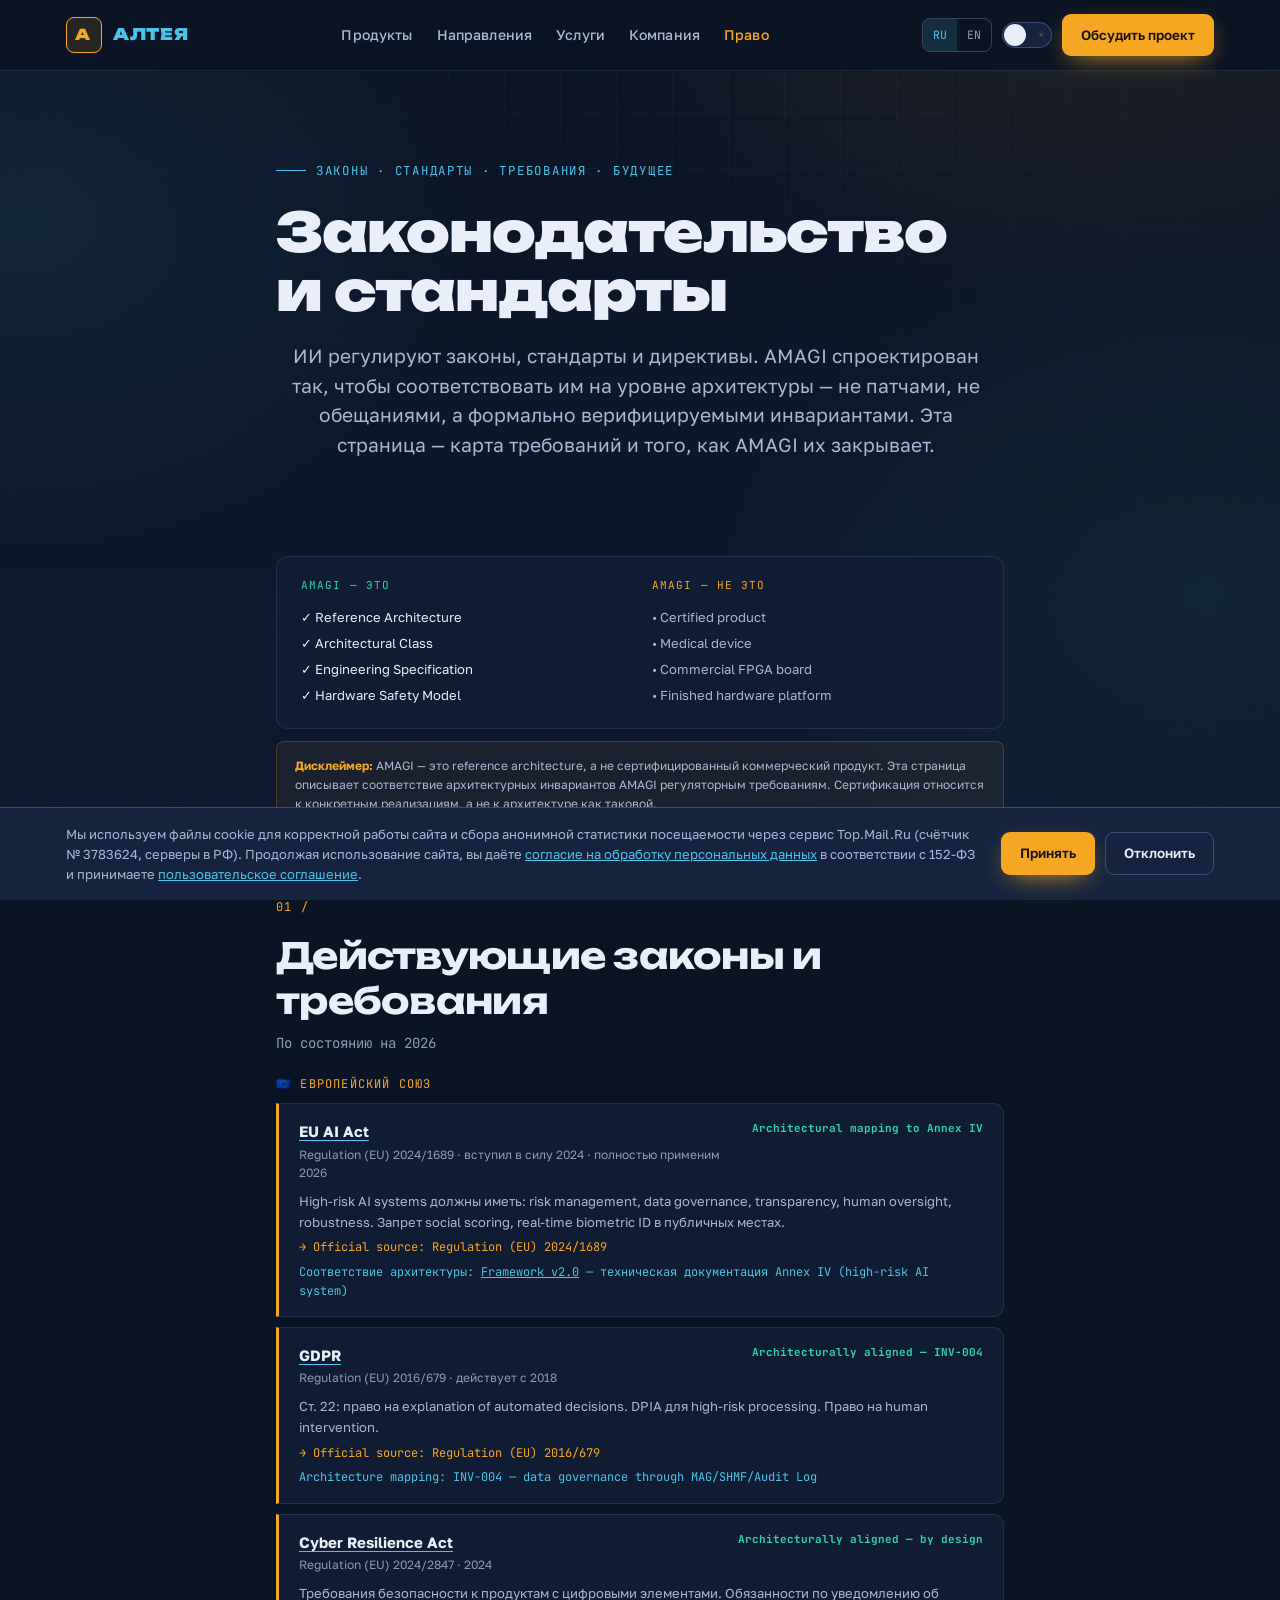
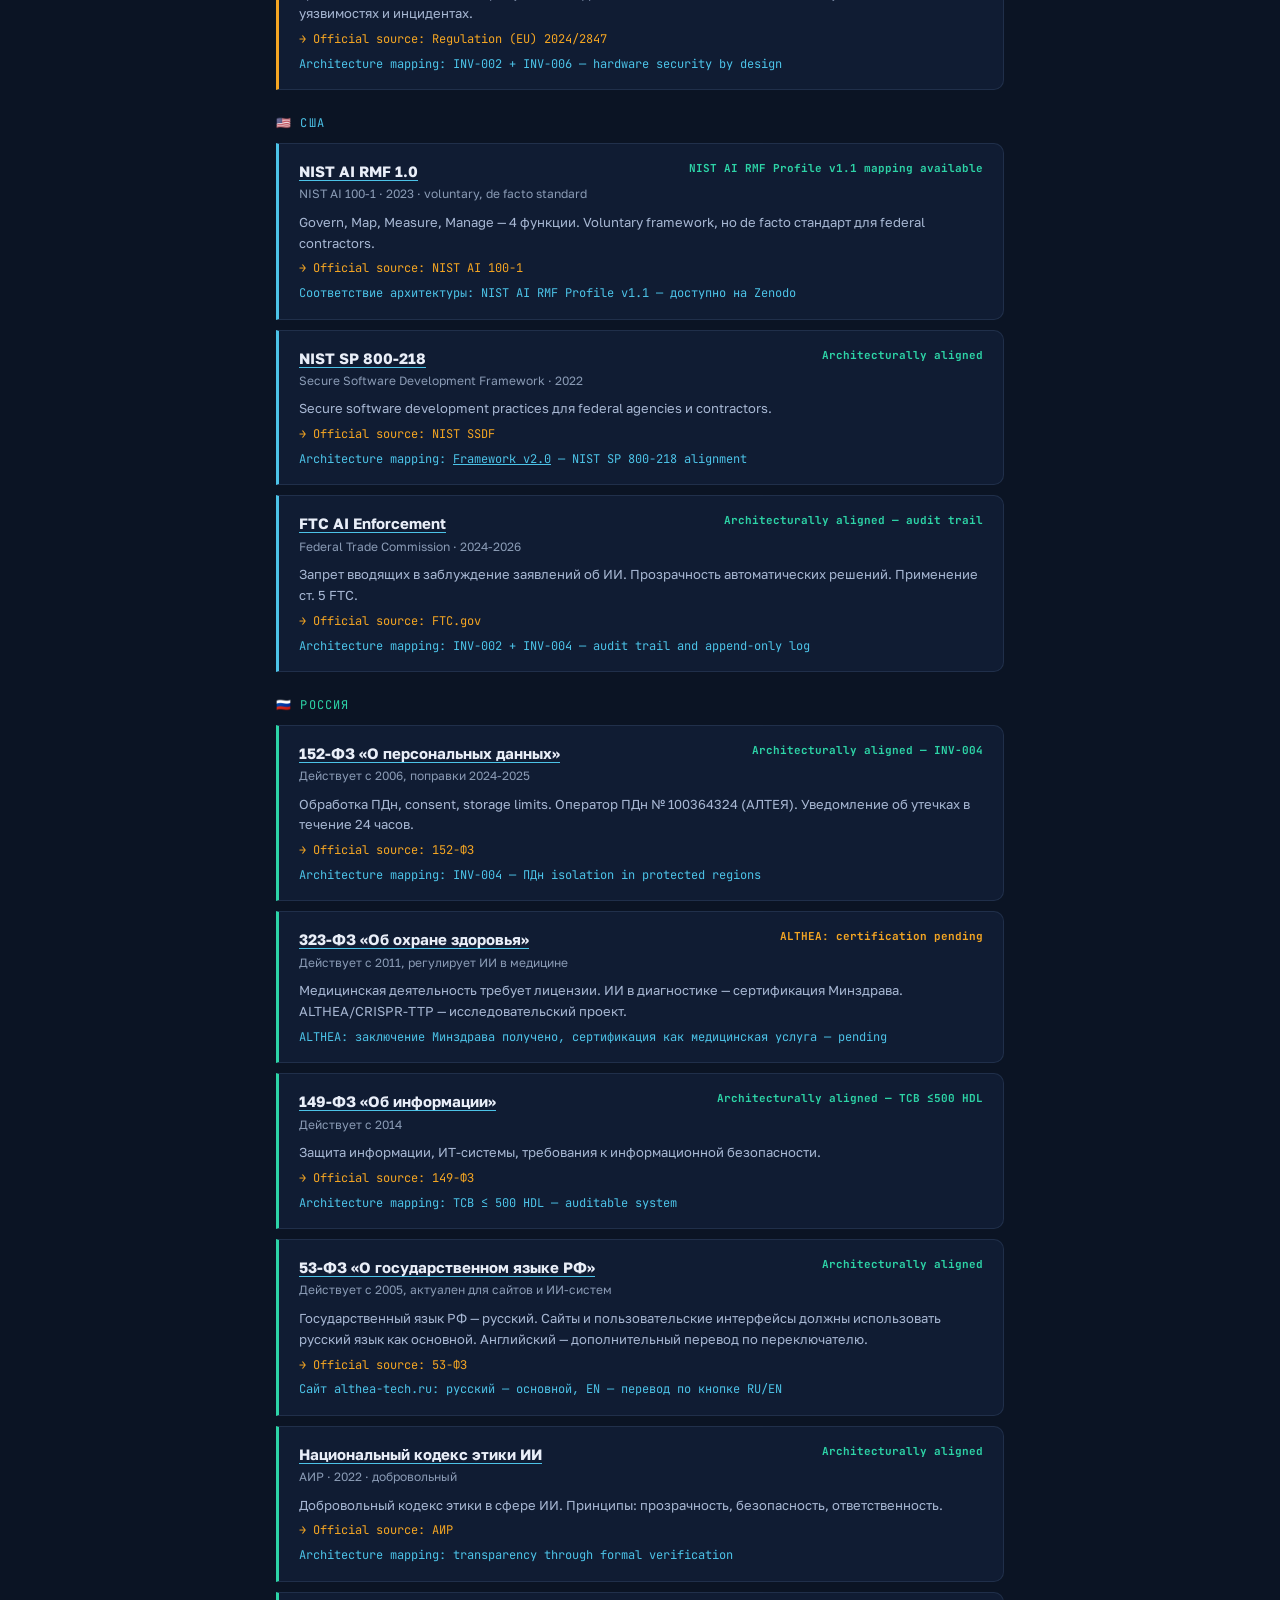
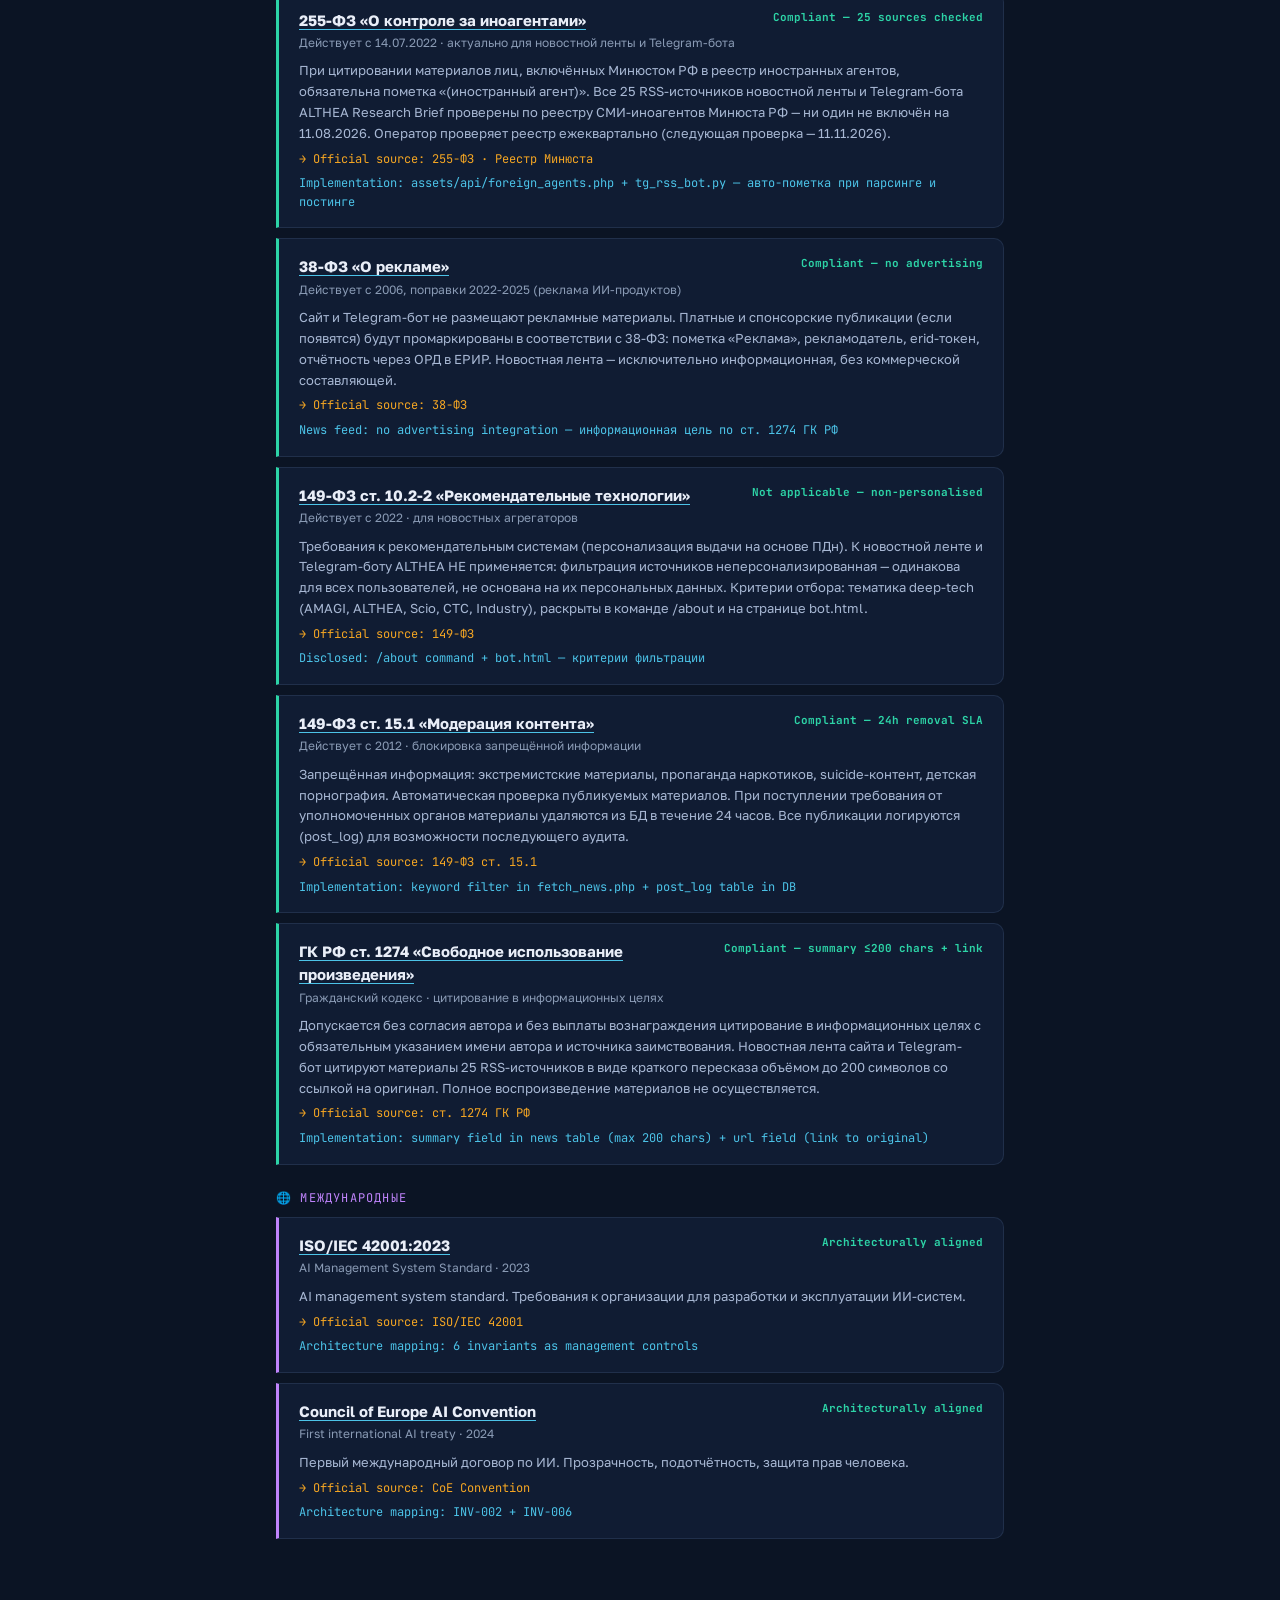
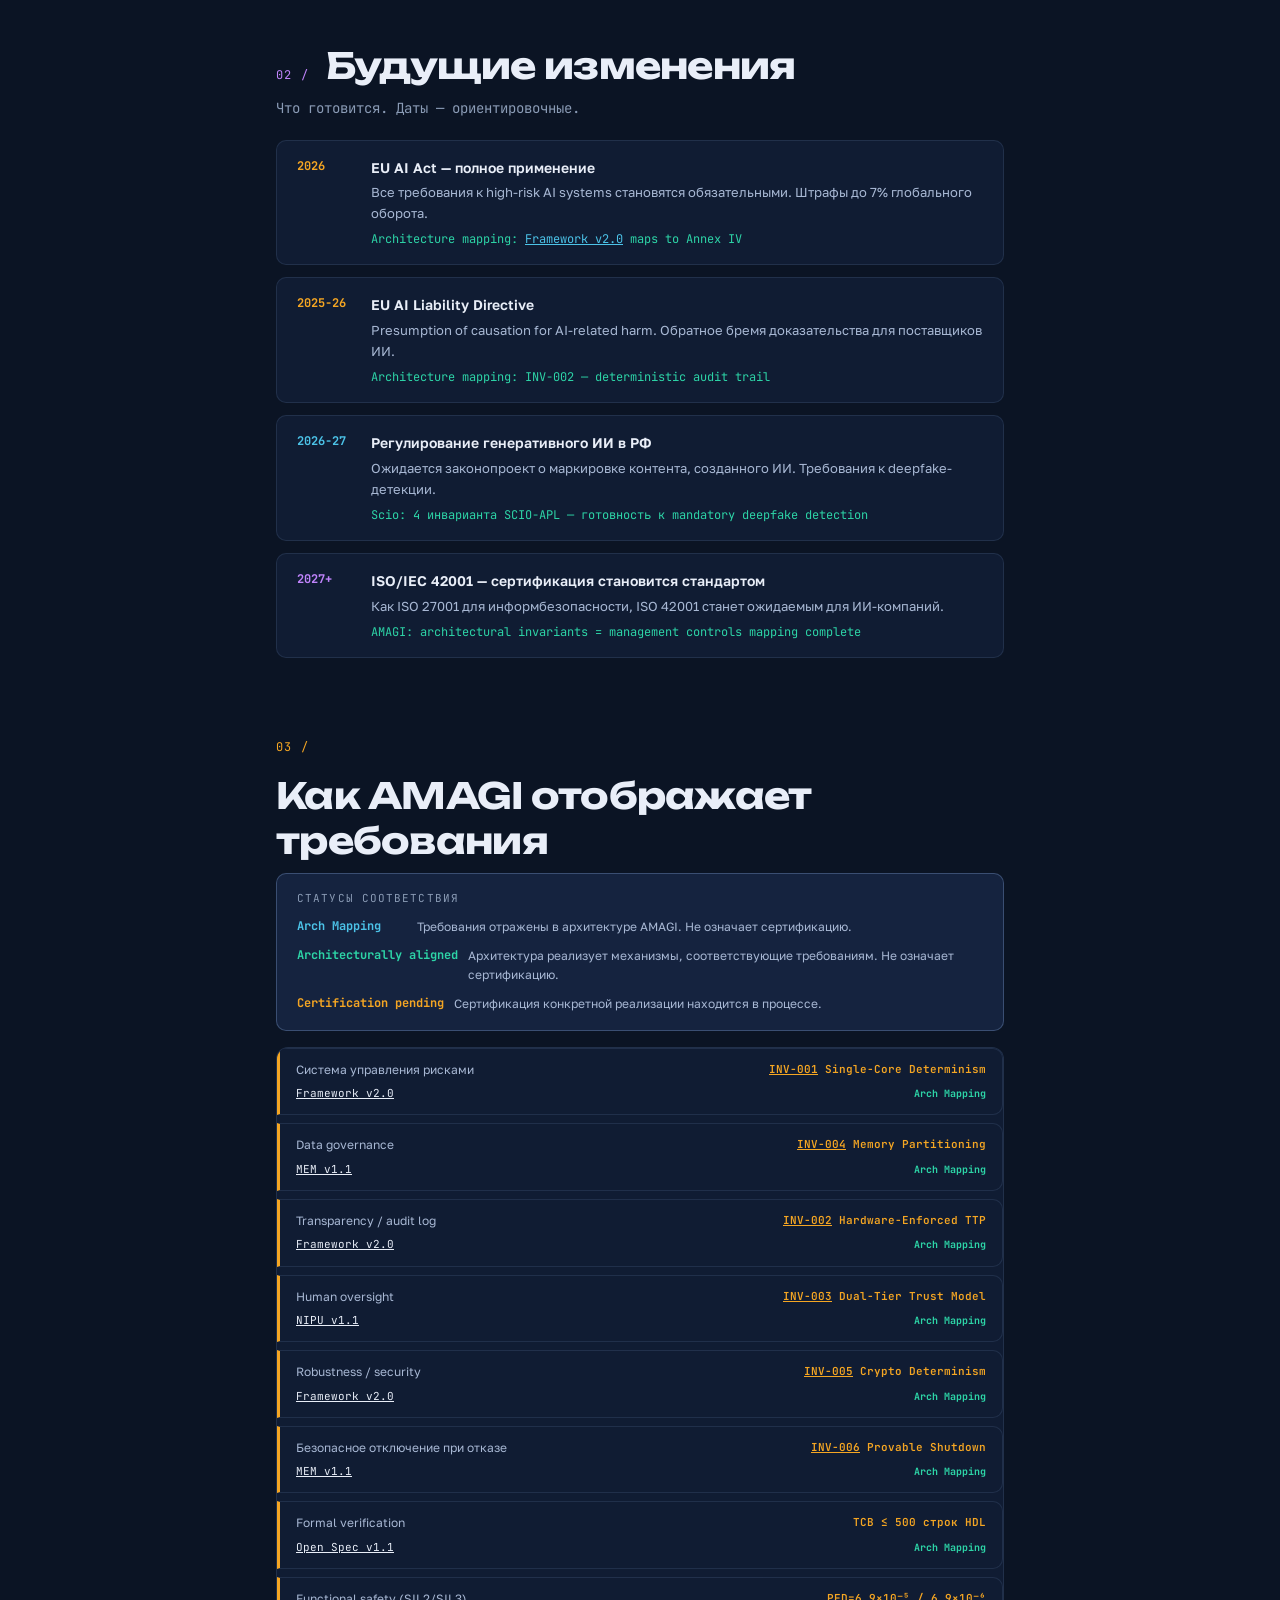
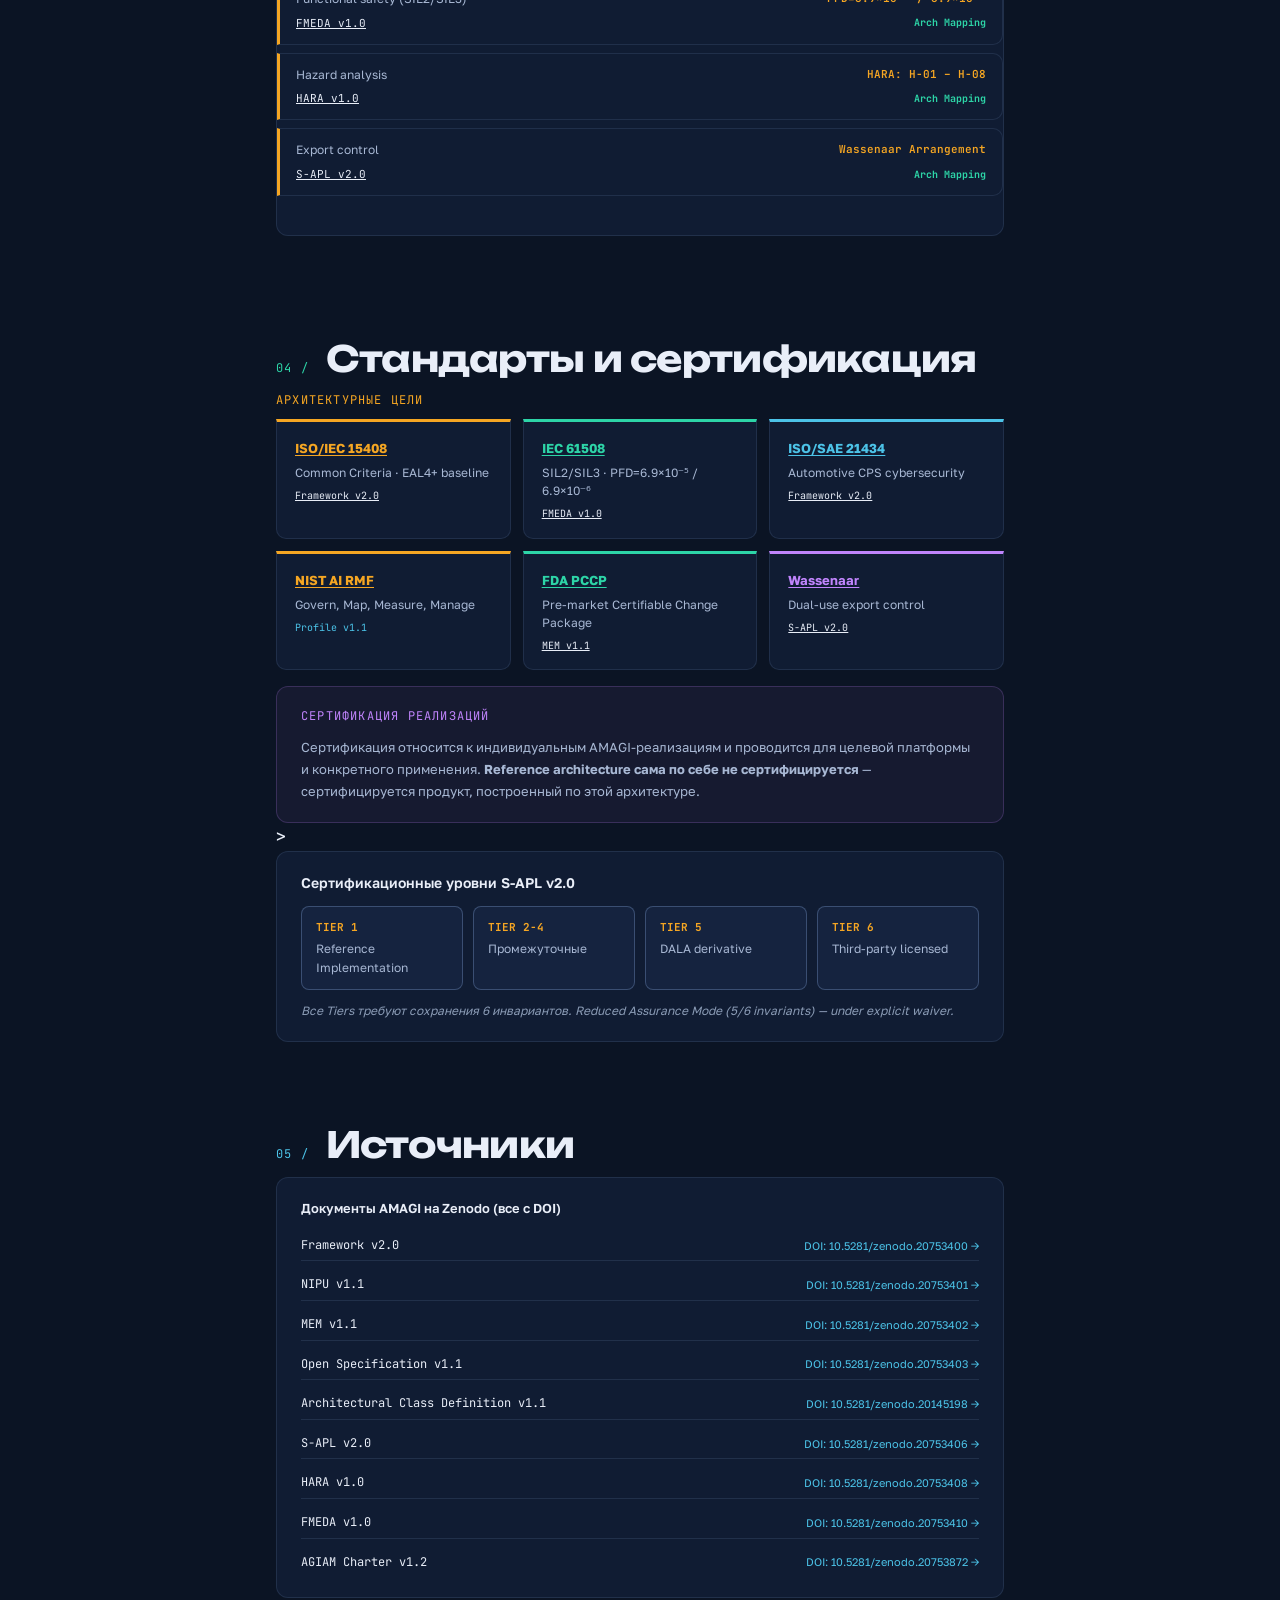
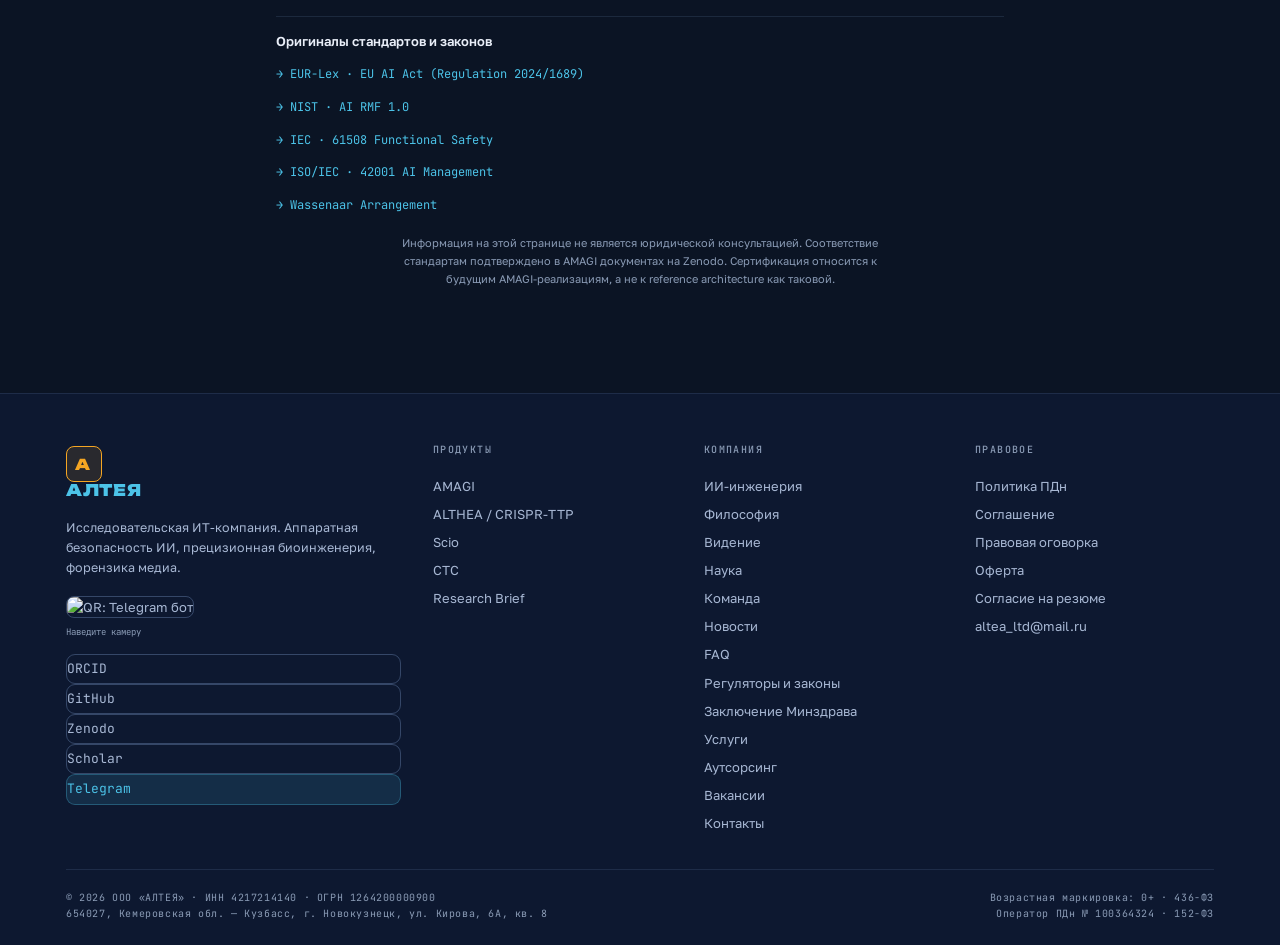
==== commit ce0a63ba: "fix: regulations.html — title + 3 broken links" ====
--- a/_restore_temp/regulations.html
+++ b/_restore_temp/regulations.html
@@ -7,8 +7,8 @@
 </script>
 
 <meta name="viewport" content="width=device-width, initial-scale=1.0">
-<title data-ru="Законодательство в ИИ — ООО «АЛТЕЯ»" data-en="AI Regulations — Althea LLC">Законодательство в ИИ — ООО «АЛТЕЯ»</title>
-<meta name="description" content="Законодательство в ИИ: EU AI Act, IEC 61508, NIST AI RMF, 152-ФЗ, 323-ФЗ. Соответствие AMAGI/ALTHEA/Scio/CTC международным стандартам безопасности и доверия ИИ.">
+<title data-ru="Законодательство и стандарты — ООО «АЛТЕЯ»" data-en="AI Regulations — Althea LLC">Законодательство и стандарты — ООО «АЛТЕЯ»</title>
+<meta name="description" content="Законодательство и стандарты: EU AI Act, IEC 61508, NIST AI RMF, 152-ФЗ, 323-ФЗ. Соответствие AMAGI/ALTHEA/Scio/CTC международным стандартам безопасности и доверия ИИ.">
 <meta name="theme-color" content="#0b1424">
 <link rel="preconnect" href="https://fonts.googleapis.com">
 <link rel="preconnect" href="https://fonts.gstatic.com" crossorigin>
@@ -944,7 +944,7 @@
 }
 </script>
 <!-- althea-meta-start -->
-<meta property="og:title" content="Законодательство в ИИ — ООО «АЛТЕЯ»" />
+<meta property="og:title" content="Законодательство и стандарты — ООО «АЛТЕЯ»" />
 <meta property="og:description" content="Мировоззрение Althea: что такое доверенный ИИ, как мы его инженерируем, наши принципы." />
 <meta property="og:type" content="article" />
 <meta property="og:url" content="https://althea-tech.ru/philosophy.html" />
@@ -956,7 +956,7 @@
 <meta property="og:image:height" content="630"
 <meta property="og:image:alt" content="ALTHEA Tech — корпоративный логотип, тёмный фон с золотой буквой А и четырьмя цветовыми точками продуктов AMAGI/ALTHEA/Scio/CTC"><meta name="twitter:card" content="summary_large_image" />
 <meta name="twitter:site" content="@altea_deeptech" />
-<meta name="twitter:title" content="Законодательство в ИИ — ООО «АЛТЕЯ»" />
+<meta name="twitter:title" content="Законодательство и стандарты — ООО «АЛТЕЯ»" />
 <meta name="twitter:description" content="Мировоззрение Althea: что такое доверенный ИИ, как мы его инженерируем, наши принципы." />
 <meta name="twitter:image" content="https://althea-tech.ru/og-image.png"
 <meta name="twitter:image:alt" content="ALTHEA Tech — корпоративный логотип"><link rel="canonical" href="https://althea-tech.ru/regulations.html" />
@@ -1076,7 +1076,7 @@
   <section style="padding:80px 0 50px">
     <div class="wrap" style="max-width:780px">
       <span class="eyebrow" data-ru="Законы · Стандарты · Требования · Будущее" data-en="Laws · Standards · Requirements · Future">Законы · Стандарты · Требования · Будущее</span>
-      <h1 data-ru="Законодательство в ИИ" data-en="AI Legislation">Законодательство в ИИ</h1>
+      <h1 data-ru="Законодательство и стандарты" data-en="AI Legislation">Законодательство и стандарты</h1>
       <p class="lead" data-ru="ИИ регулируют законы, стандарты и директивы. AMAGI спроектирован так, чтобы соответствовать им на уровне архитектуры — не патчами, не обещаниями, а формально верифицируемыми инвариантами. Эта страница — карта требований и того, как AMAGI их закрывает." data-en="AI is governed by laws, standards, and directives. AMAGI is designed to comply at the architectural level — not through patches or promises, but through formally verifiable invariants. This page maps requirements and how AMAGI addresses them.">ИИ регулируют законы, стандарты и директивы. <b>AMAGI спроектирован так, чтобы соответствовать им на уровне архитектуры</b> — не патчами, не обещаниями, а формально верифицируемыми инвариантами. Эта страница — карта требований и того, как AMAGI их закрывает.</p>
     </div>
   </section>
@@ -1303,7 +1303,7 @@
           <div style="background:var(--s1);border:1px solid var(--line);border-left:3px solid var(--althea);border-radius:0 10px 10px 0;padding:16px 20px">
             <div style="display:flex;justify-content:space-between;align-items:start;gap:12px;flex-wrap:wrap">
               <div style="flex:1;min-width:200px">
-                <div style="font-size:15px;font-weight:700;color:var(--text)"><a href="http://www.consultant.ru/document/cons_doc_LAW_53622/6a1d3b5a4f2e4d8f3c7b1a2e9d4f5c6b/" target="_blank" rel="noopener" style="color:var(--text);text-decoration:underline;text-decoration-color:var(--scio);text-underline-offset:3px">149-ФЗ ст. 10.2-2 «Рекомендательные технологии»</a></div>
+                <div style="font-size:15px;font-weight:700;color:var(--text)"><a href="https://www.consultant.ru/document/cons_doc_LAW_53622/" target="_blank" rel="noopener" style="color:var(--text);text-decoration:underline;text-decoration-color:var(--scio);text-underline-offset:3px">149-ФЗ ст. 10.2-2 «Рекомендательные технологии»</a></div>
                 <div style="font-size:12px;color:var(--faint);margin-top:2px"><span data-ru="Действует с 2022 · для новостных агрегаторов" data-en="In effect since 2022 · for news aggregators">Действует с 2022 · для новостных агрегаторов</span></div>
               </div>
               <div style="font-family:var(--mono);font-size:11px;color:var(--althea);font-weight:700;white-space:nowrap">Not applicable — non-personalised</div>
@@ -1335,7 +1335,7 @@
               <div style="font-family:var(--mono);font-size:11px;color:var(--althea);font-weight:700;white-space:nowrap">Compliant — summary ≤200 chars + link</div>
             </div>
             <div style="font-size:13px;color:var(--muted);line-height:1.6;margin-top:8px"><span data-ru="Допускается без согласия автора и без выплаты вознаграждения цитирование в информационных целях с обязательным указанием имени автора и источника заимствования. Новостная лента сайта и Telegram-бот цитируют материалы 25 RSS-источников в виде краткого пересказа объёмом до 200 символов со ссылкой на оригинал. Полное воспроизведение материалов не осуществляется." data-en="Citation for informational purposes is permitted without the author's consent and without remuneration, provided the author's name and the source are indicated. The website news feed and Telegram bot cite materials from 25 RSS sources in the form of a brief summary of up to 200 characters with a link to the original. Full reproduction of materials is not carried out.">Допускается без согласия автора и без выплаты вознаграждения цитирование в информационных целях с обязательным указанием имени автора и источника заимствования. Новостная лента сайта и Telegram-бот цитируют материалы 25 RSS-источников в виде краткого пересказа объёмом до 200 символов со ссылкой на оригинал. Полное воспроизведение материалов не осуществляется.</span></div>
-            <div style="font-size:12px;color:var(--amagi);margin-top:6px;font-family:var(--mono)"><a href="http://www.consultant.ru/document/cons_doc_LAW_64627/96c6b3b4f2e4d8c3b1a2e9d4f5c6b7a8/" target="_blank" rel="noopener" style="color:var(--amagi);text-decoration:none">→ Official source: ст. 1274 ГК РФ</a></div>
+            <div style="font-size:12px;color:var(--amagi);margin-top:6px;font-family:var(--mono)"><a href="https://www.consultant.ru/document/cons_doc_LAW_64627/" target="_blank" rel="noopener" style="color:var(--amagi);text-decoration:none">→ Official source: ст. 1274 ГК РФ</a></div>
             <div style="font-size:12px;color:var(--scio);margin-top:6px;font-family:var(--mono)">Implementation: summary field in news table (max 200 chars) + url field (link to original)</div>
           </div>
         </div>
@@ -1562,7 +1562,7 @@
         <div style="font-family:var(--mono);font-size:12px;letter-spacing:.1em;color:var(--amagi);text-transform:uppercase;margin-bottom:10px" data-ru="Архитектурные цели" data-en="Architectural Targets">Архитектурные цели</div>
         <div class="reveal" style="display:grid;grid-template-columns:repeat(auto-fit,minmax(200px,1fr));gap:12px">
           <div style="background:var(--s1);border:1px solid var(--line);border-top:3px solid var(--amagi);border-radius:0 0 10px 10px;padding:16px 18px"><div style="font-size:13px;font-weight:700;color:var(--amagi);margin-bottom:6px"><a href="https://www.iso.org/standard/50341.html" target="_blank" rel="noopener" style="color:inherit;text-decoration:underline;text-underline-offset:2px">ISO/IEC 15408</a></div><div style="font-size:12px;color:var(--muted);line-height:1.5">Common Criteria · EAL4+ baseline</div><div style="font-size:10px;color:var(--scio);margin-top:6px;font-family:var(--mono)"><a href="https://zenodo.org/records/20753400" target="_blank" rel="noopener" style="color:var(--text);text-decoration:underline">Framework v2.0</a></div></div>
-          <div style="background:var(--s1);border:1px solid var(--line);border-top:3px solid var(--althea);border-radius:0 0 10px 10px;padding:16px 18px"><div style="font-size:13px;font-weight:700;color:var(--althea);margin-bottom:6px"><a href="https://webstore.iec.ch/publication/60753" target="_blank" rel="noopener" style="color:inherit;text-decoration:underline;text-underline-offset:2px">IEC 61508</a></div><div style="font-size:12px;color:var(--muted);line-height:1.5">SIL2/SIL3 · PFD=6.9×10⁻⁵ / 6.9×10⁻⁶</div><div style="font-size:10px;color:var(--scio);margin-top:6px;font-family:var(--mono)"><a href="https://zenodo.org/records/20753410" target="_blank" rel="noopener" style="color:var(--text);text-decoration:underline">FMEDA v1.0</a></div></div>
+          <div style="background:var(--s1);border:1px solid var(--line);border-top:3px solid var(--althea);border-radius:0 0 10px 10px;padding:16px 18px"><div style="font-size:13px;font-weight:700;color:var(--althea);margin-bottom:6px"><a href="https://webstore.iec.ch/" target="_blank" rel="noopener" style="color:inherit;text-decoration:underline;text-underline-offset:2px">IEC 61508</a></div><div style="font-size:12px;color:var(--muted);line-height:1.5">SIL2/SIL3 · PFD=6.9×10⁻⁵ / 6.9×10⁻⁶</div><div style="font-size:10px;color:var(--scio);margin-top:6px;font-family:var(--mono)"><a href="https://zenodo.org/records/20753410" target="_blank" rel="noopener" style="color:var(--text);text-decoration:underline">FMEDA v1.0</a></div></div>
           <div style="background:var(--s1);border:1px solid var(--line);border-top:3px solid var(--scio);border-radius:0 0 10px 10px;padding:16px 18px"><div style="font-size:13px;font-weight:700;color:var(--scio);margin-bottom:6px"><a href="https://www.iso.org/standard/70918.html" target="_blank" rel="noopener" style="color:inherit;text-decoration:underline;text-underline-offset:2px">ISO/SAE 21434</a></div><div style="font-size:12px;color:var(--muted);line-height:1.5">Automotive CPS cybersecurity</div><div style="font-size:10px;color:var(--scio);margin-top:6px;font-family:var(--mono)"><a href="https://zenodo.org/records/20753400" target="_blank" rel="noopener" style="color:var(--text);text-decoration:underline">Framework v2.0</a></div></div>
           <div style="background:var(--s1);border:1px solid var(--line);border-top:3px solid var(--amagi);border-radius:0 0 10px 10px;padding:16px 18px"><div style="font-size:13px;font-weight:700;color:var(--amagi);margin-bottom:6px"><a href="https://www.nist.gov/itl/ai-risk-management-framework" target="_blank" rel="noopener" style="color:inherit;text-decoration:underline;text-underline-offset:2px">NIST AI RMF</a></div><div style="font-size:12px;color:var(--muted);line-height:1.5">Govern, Map, Measure, Manage</div><div style="font-size:10px;color:var(--scio);margin-top:6px;font-family:var(--mono)">Profile v1.1</div></div>
           <div style="background:var(--s1);border:1px solid var(--line);border-top:3px solid var(--althea);border-radius:0 0 10px 10px;padding:16px 18px"><div style="font-size:13px;font-weight:700;color:var(--althea);margin-bottom:6px"><a href="https://www.fda.gov/medical-devices/premarket-submissions/premarket-approval-pma" target="_blank" rel="noopener" style="color:inherit;text-decoration:underline;text-underline-offset:2px">FDA PCCP</a></div><div style="font-size:12px;color:var(--muted);line-height:1.5">Pre-market Certifiable Change Package</div><div style="font-size:10px;color:var(--scio);margin-top:6px;font-family:var(--mono)"><a href="https://zenodo.org/records/20753402" target="_blank" rel="noopener" style="color:var(--text);text-decoration:underline">MEM v1.1</a></div></div>
